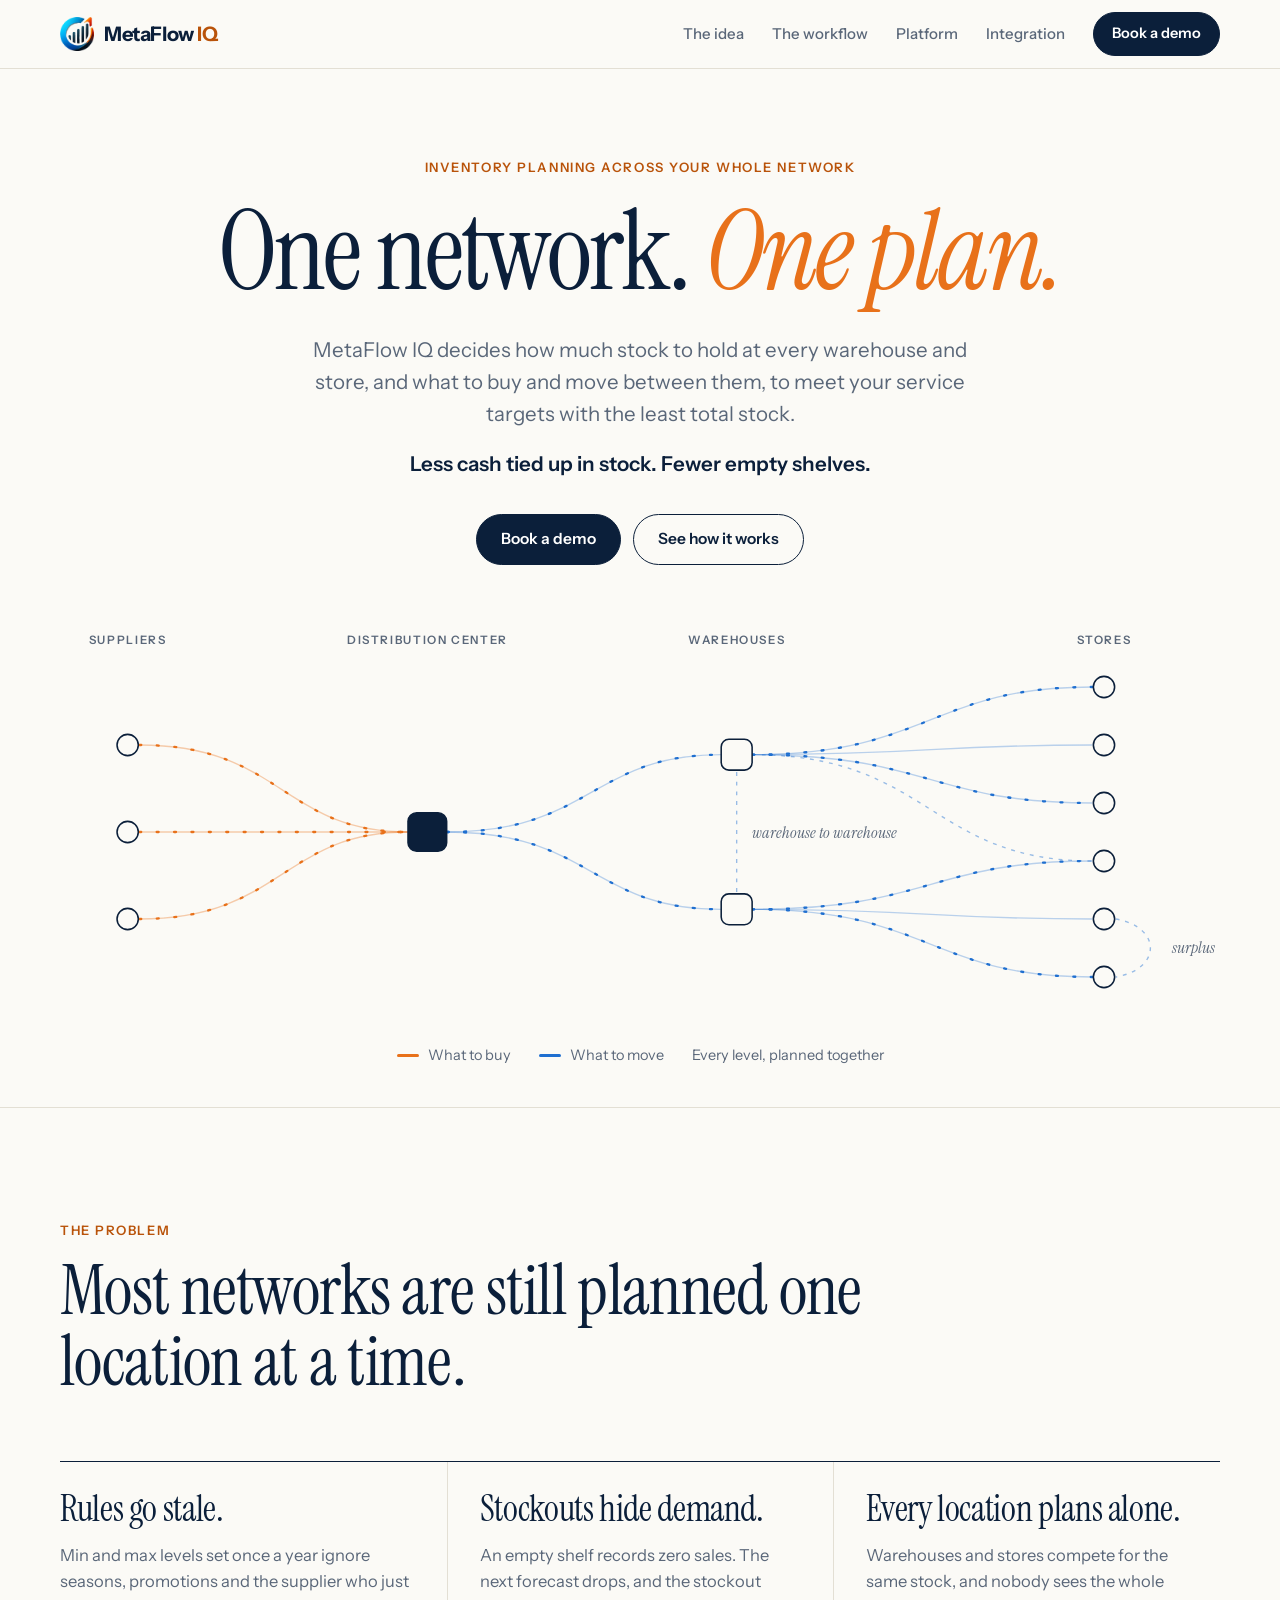
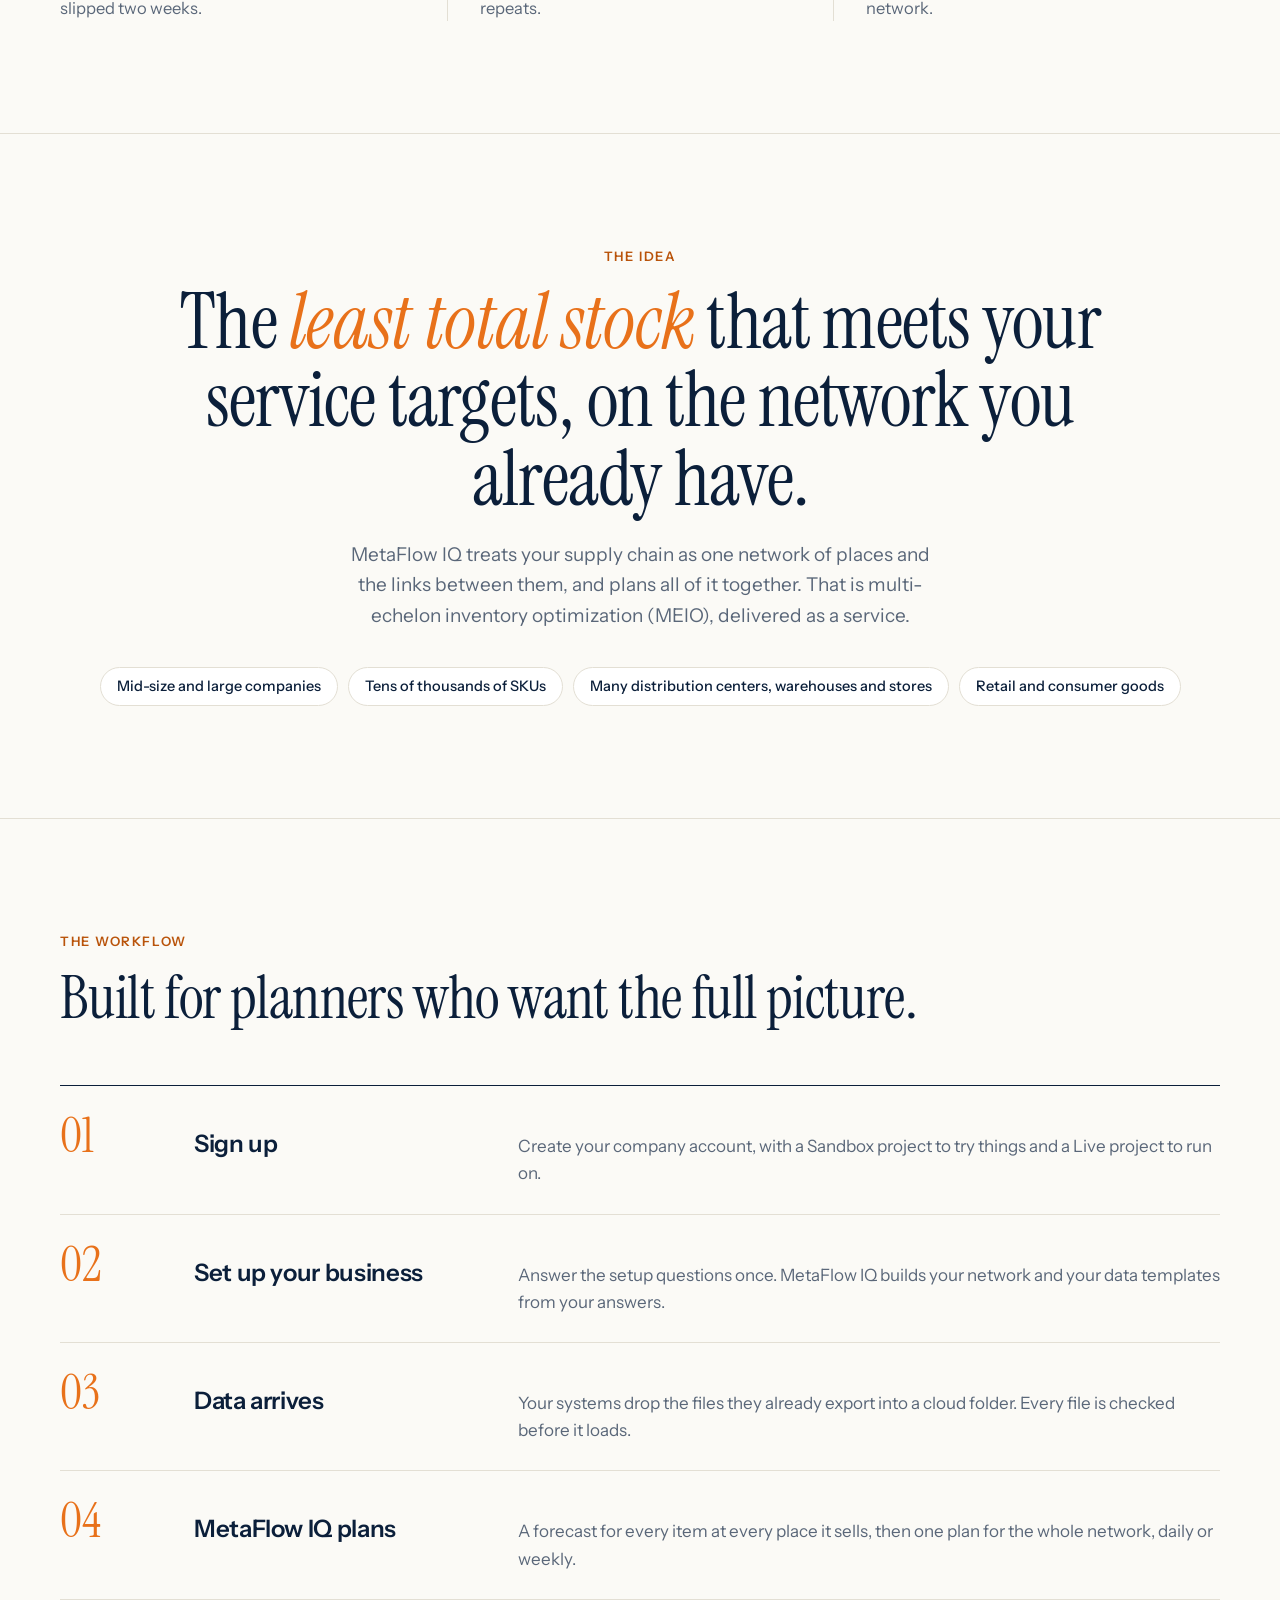
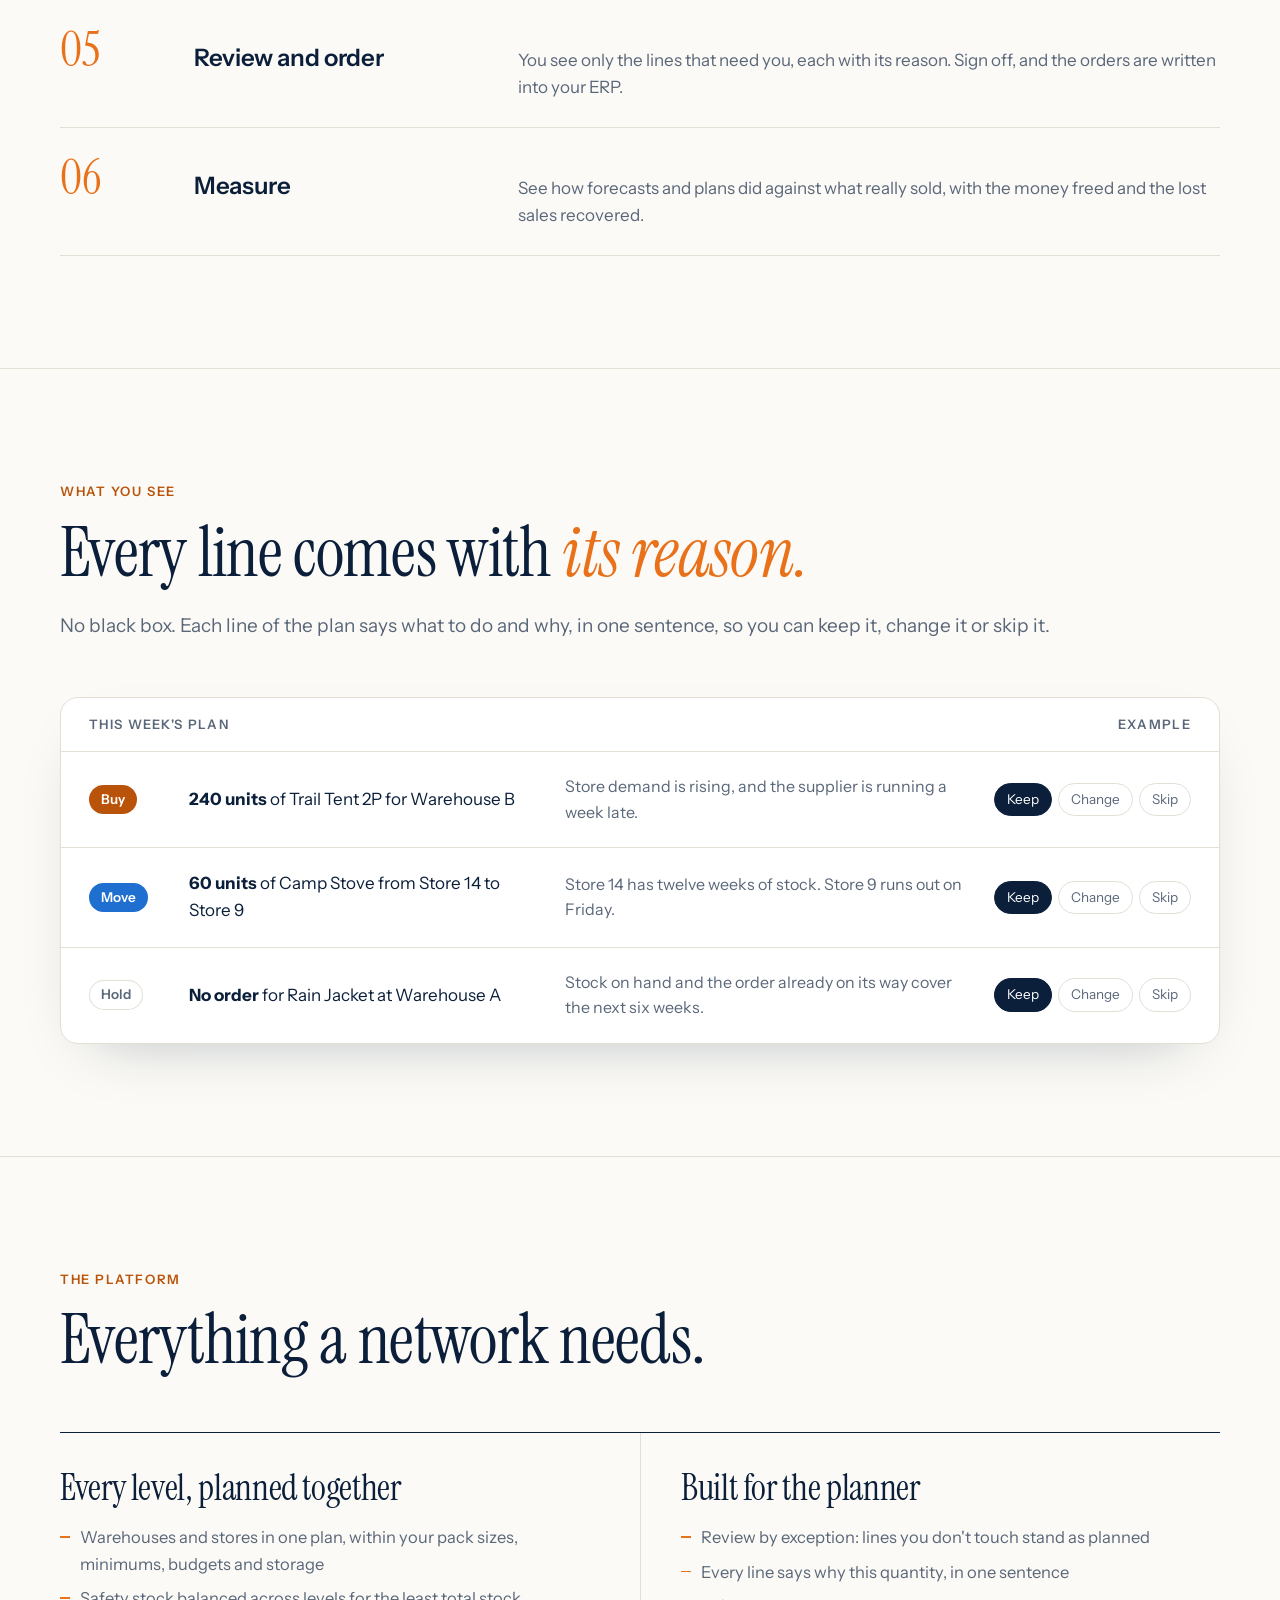
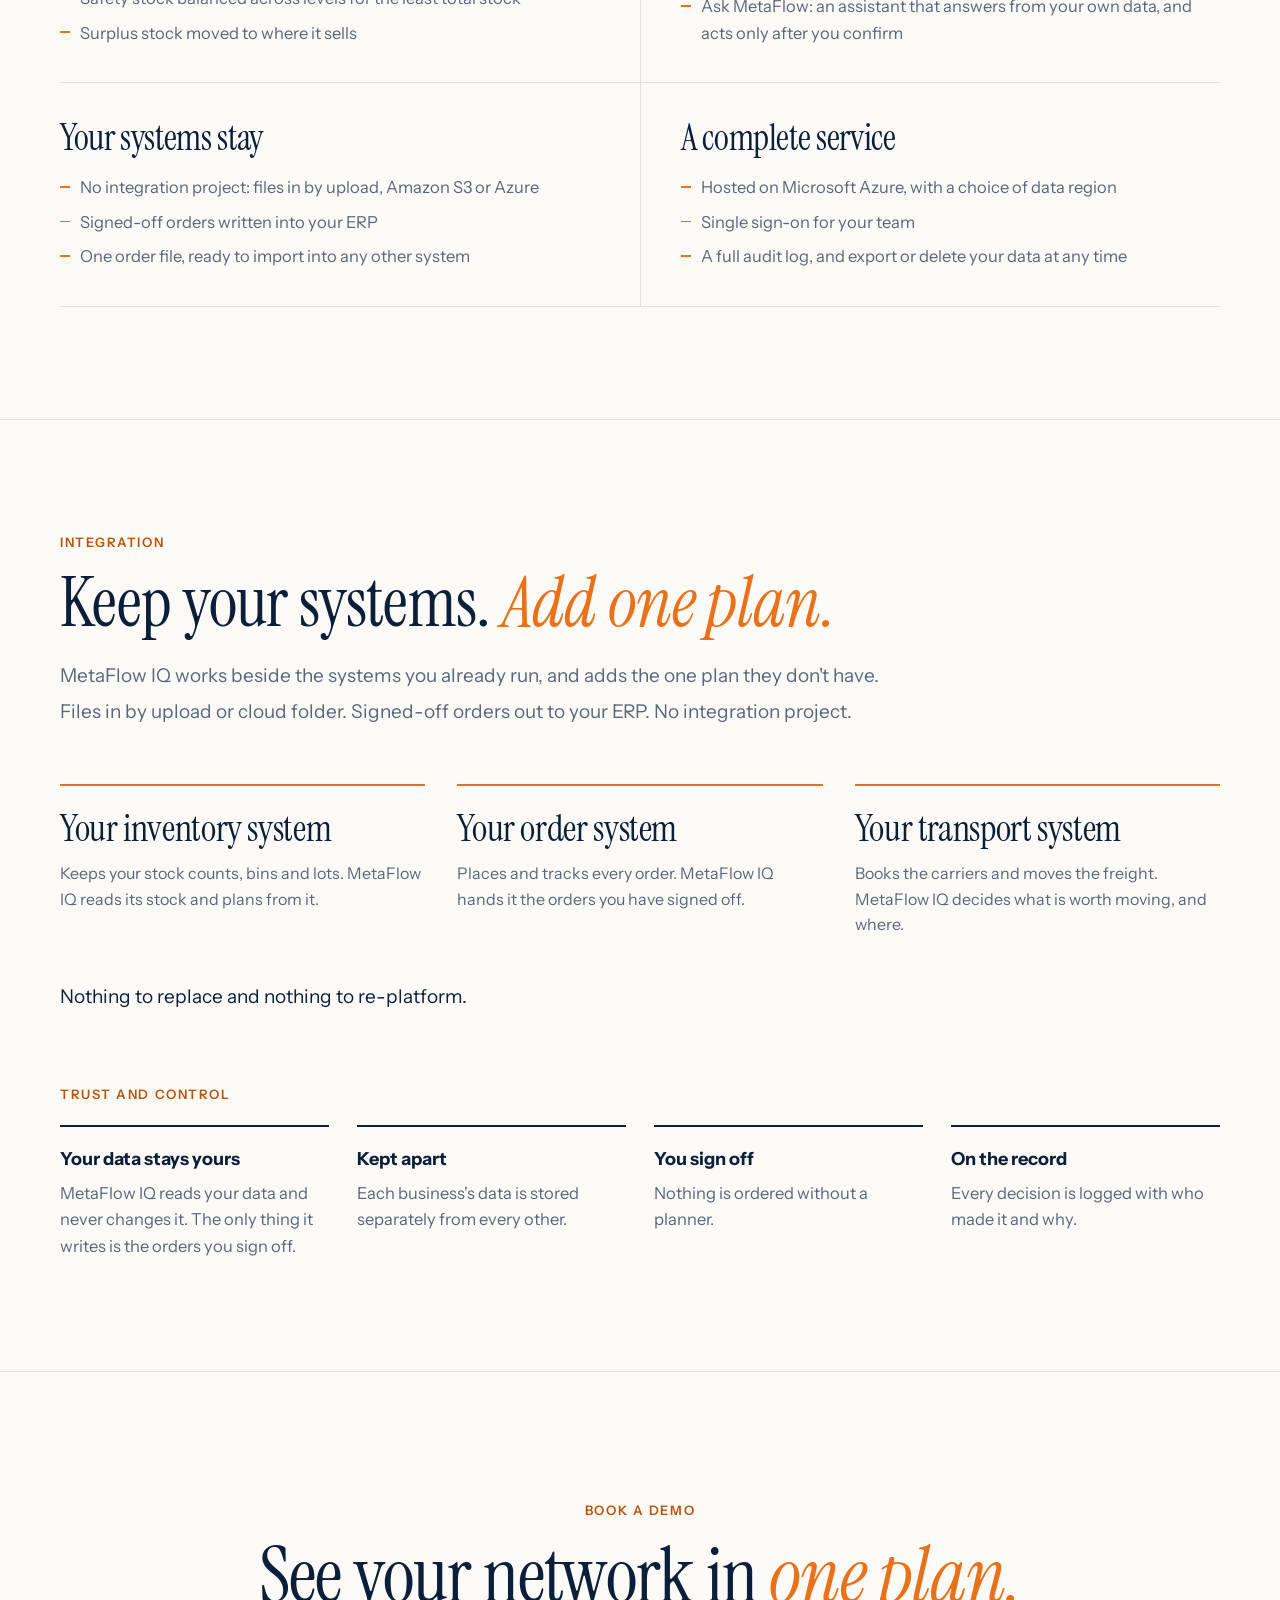
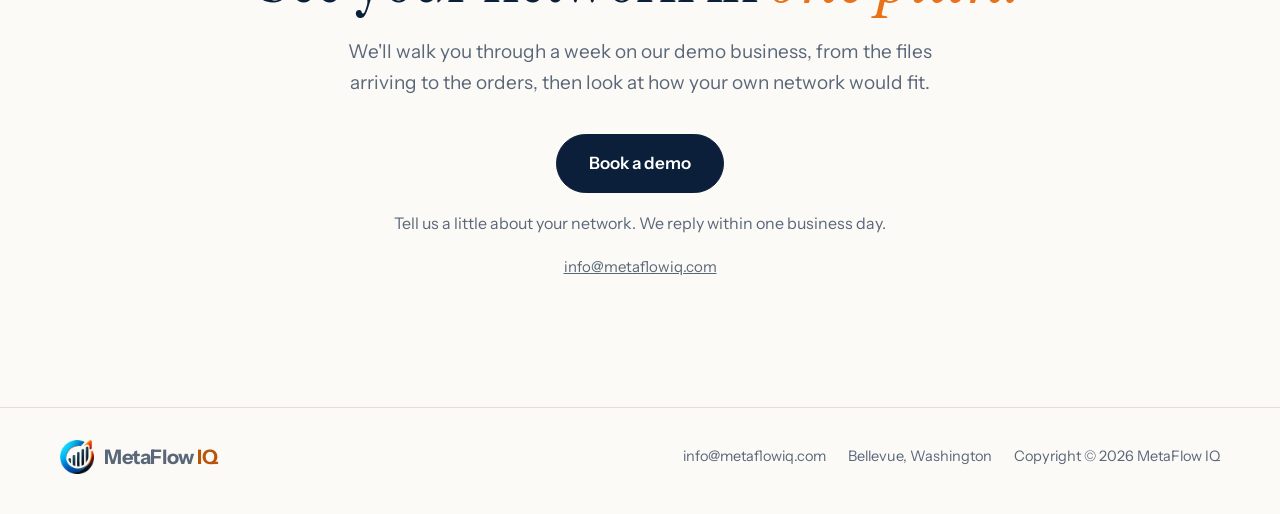
==== index.html @ 670344c5 "Add files via upload" ====
<!DOCTYPE html>
<html lang="en">
<head>
  <meta charset="UTF-8" />
  <meta name="viewport" content="width=device-width, initial-scale=1.0" />
  <title>MetaFlow IQ | One network. One plan.</title>
  <meta name="description" content="MetaFlow IQ plans stock across your whole network. It decides how much to hold at every warehouse and store, and what to buy and move between them, to meet your service targets with the least total stock." />
  <meta property="og:title" content="MetaFlow IQ | One network. One plan." />
  <meta property="og:description" content="Inventory planning across your whole network: the least total stock that meets your service targets, on the network you already have." />
  <meta property="og:type" content="website" />
  <meta property="og:url" content="https://metaflowiq.com/" />
  <meta property="og:image" content="https://metaflowiq.com/og.png" />
  <meta property="og:image:width" content="1200" />
  <meta property="og:image:height" content="630" />
  <meta name="twitter:card" content="summary_large_image" />
  <meta name="twitter:image" content="https://metaflowiq.com/og.png" />
  <link rel="icon" href="[data-uri]" />
  <link rel="preconnect" href="https://fonts.googleapis.com" />
  <link rel="preconnect" href="https://fonts.gstatic.com" crossorigin />
  <link href="https://fonts.googleapis.com/css2?family=Instrument+Sans:wght@400;500;600;700&family=Instrument+Serif:ital@0;1&display=swap" rel="stylesheet" />

  <style>
    :root {
      --paper: #fbfaf6;
      --ink: #0b1f3a;
      --muted: #5a6779;
      --line: #e3dfd4;
      --orange: #e8711a;
      --orange-ink: #b9530a;
      --blue: #1f6fd0;
      --white: #ffffff;
      --max: 1160px;
      --sans: "Instrument Sans", -apple-system, BlinkMacSystemFont, "Segoe UI", Roboto, Helvetica, Arial, sans-serif;
      --serif: "Instrument Serif", "Iowan Old Style", "Palatino Linotype", Georgia, serif;
    }

    * { box-sizing: border-box; }
    html { scroll-behavior: smooth; }

    body {
      margin: 0;
      font-family: var(--sans);
      font-size: 17px;
      line-height: 1.6;
      color: var(--ink);
      background: var(--paper);
      -webkit-font-smoothing: antialiased;
    }

    h1, h2, h3, p, ol, ul { margin: 0; }
    a { color: inherit; }

    .wrap { width: min(var(--max), calc(100% - 48px)); margin: 0 auto; }
    section[id] { scroll-margin-top: 80px; }

    :focus-visible { outline: 3px solid var(--orange); outline-offset: 3px; border-radius: 6px; }

    .serif { font-family: var(--serif); font-weight: 400; letter-spacing: -0.01em; }

    .label {
      font-size: 13px;
      font-weight: 600;
      letter-spacing: 0.12em;
      text-transform: uppercase;
      color: var(--orange-ink);
    }

    /* Header */
    .header {
      position: sticky;
      top: 0;
      z-index: 20;
      background: rgba(251, 250, 246, 0.92);
      backdrop-filter: blur(8px);
      border-bottom: 1px solid var(--line);
    }

    .header .wrap { display: flex; align-items: center; gap: 28px; min-height: 68px; }

    .brand { display: flex; align-items: center; gap: 10px; text-decoration: none; white-space: nowrap; }

    .logo {
      width: 34px;
      height: 34px;
      flex-shrink: 0;
      background: url("[data-uri]") center / contain no-repeat;
    }

    .brand strong { font-size: 20px; font-weight: 700; letter-spacing: -0.02em; }
    .brand strong span { color: var(--orange-ink); }

    .nav { display: flex; gap: 28px; margin-left: auto; font-size: 15px; font-weight: 500; color: var(--muted); }
    .nav a { text-decoration: none; }
    .nav a:hover { color: var(--ink); }

    .btn {
      display: inline-flex;
      align-items: center;
      justify-content: center;
      font-family: inherit;
      font-size: 15.5px;
      font-weight: 600;
      text-decoration: none;
      white-space: nowrap;
      border-radius: 999px;
      padding: 12px 24px;
      border: 1.5px solid var(--ink);
      background: var(--ink);
      color: var(--white);
      transition: background-color 0.15s, border-color 0.15s, color 0.15s;
    }

    .btn:hover { background: var(--orange-ink); border-color: var(--orange-ink); }
    .btn.ghost { background: transparent; color: var(--ink); }
    .btn.ghost:hover { background: var(--ink); border-color: var(--ink); color: var(--white); }
    .btn.small { padding: 9px 18px; font-size: 14.5px; }

    /* Hero */
    .hero { padding: 88px 0 40px; text-align: center; }

    .hero h1 {
      margin-top: 22px;
      font-size: clamp(48px, 8.6vw, 112px);
      line-height: 0.95;
      letter-spacing: -0.025em;
    }

    .hero h1 em { color: var(--orange); }
    .hero h1 br.ph { display: none; }
    @media (min-width: 641px) { .hero h1 { white-space: nowrap; } }
    @media (max-width: 640px) { .hero h1 br.ph { display: inline; } }

    .hero .lead {
      max-width: 660px;
      margin: 30px auto 0;
      font-size: clamp(18px, 1.6vw, 21px);
      line-height: 1.55;
      color: var(--muted);
    }

    .hero .payoff { margin-top: 18px; font-size: clamp(18px, 1.6vw, 21px); font-weight: 600; color: var(--ink); }

    .hero-actions { display: flex; flex-wrap: wrap; justify-content: center; gap: 12px; margin-top: 34px; }

    /* Network drawing */
    .net { margin: 64px 0 0; }
    .net svg { display: block; width: 100%; height: auto; }

    .net .col { font-family: var(--sans); font-size: 12px; font-weight: 600; letter-spacing: 0.14em; fill: var(--muted); }
    .net .note { font-family: var(--serif); font-style: italic; font-size: 17px; fill: var(--muted); }

    .net .edge { fill: none; stroke-width: 1.4; }
    .net .buy { stroke: rgba(232, 113, 26, 0.35); }
    .net .move { stroke: rgba(31, 111, 208, 0.3); }
    .net .alt { stroke: rgba(31, 111, 208, 0.45); stroke-dasharray: 4 6; }

    .net .flow { fill: none; stroke-width: 2.4; stroke-linecap: round; stroke-dasharray: 2 16; animation: flow 2.2s linear infinite; }
    .net .flow.buy { stroke: var(--orange); }
    .net .flow.move { stroke: var(--blue); }
    .net .flow.slow { animation-duration: 3.2s; }

    .net .node { fill: var(--paper); stroke: var(--ink); stroke-width: 1.6; }
    .net .node.core { fill: var(--ink); }

    @keyframes flow { to { stroke-dashoffset: -36; } }

    .net figcaption {
      display: flex;
      flex-wrap: wrap;
      justify-content: center;
      gap: 8px 28px;
      margin-top: 18px;
      font-size: 14.5px;
      color: var(--muted);
    }

    .key { display: inline-flex; align-items: center; gap: 9px; }
    .key i { display: inline-block; width: 22px; height: 3px; border-radius: 2px; }
    .key .k-buy { background: var(--orange); }
    .key .k-move { background: var(--blue); }

    /* Sections */
    .band { padding: 112px 0; border-top: 1px solid var(--line); }

    .band h2 {
      margin-top: 16px;
      font-size: clamp(40px, 5.4vw, 72px);
      line-height: 1.02;
      max-width: 900px;
    }

    .band h2 em { color: var(--orange); }
    @media (min-width: 901px) { #week-title { max-width: none; white-space: nowrap; font-size: clamp(40px, 4.7vw, 60px); } }

    .band .intro { margin-top: 22px; max-width: none; font-size: 19px; color: var(--muted); text-wrap: balance; }

    /* Problem */
    .beats { display: grid; grid-template-columns: repeat(3, 1fr); margin-top: 64px; border-top: 1px solid var(--ink); }

    .beat { padding: 28px 32px 0 0; }
    .beat + .beat { padding-left: 32px; border-left: 1px solid var(--line); }
    .beat h3 { font-size: clamp(28px, 2.8vw, 38px); line-height: 1.1; }
    .beat p { margin-top: 12px; color: var(--muted); font-size: 16.5px; }

    /* Vision */
    .vision { text-align: center; }
    .vision h2 { margin-left: auto; margin-right: auto; max-width: 1000px; font-size: clamp(40px, 6vw, 84px); }
    .vision .intro { margin-left: auto; margin-right: auto; max-width: 700px; }

    .facts {
      display: flex;
      flex-wrap: wrap;
      justify-content: center;
      gap: 10px;
      margin-top: 36px;
      padding: 0;
      list-style: none;
    }

    .facts li {
      font-size: 14.5px;
      font-weight: 500;
      padding: 7px 16px;
      border: 1px solid var(--line);
      border-radius: 999px;
      background: var(--white);
    }

    /* Week */
    .week { list-style: none; padding: 0; margin-top: 56px; border-top: 1px solid var(--ink); }

    .week li {
      display: grid;
      grid-template-columns: 110px 300px 1fr;
      gap: 24px;
      align-items: baseline;
      padding: 26px 0;
      border-bottom: 1px solid var(--line);
    }

    .week .num { font-family: var(--serif); font-size: 48px; line-height: 1; color: var(--orange); }
    .week h3 { font-size: 24px; font-weight: 600; letter-spacing: -0.015em; line-height: 1.2; }
    .week p { color: var(--muted); font-size: 17px; }

    /* Pillars */
    .pillars { display: grid; grid-template-columns: 1fr 1fr; margin-top: 56px; border-top: 1px solid var(--ink); }

    .pillar { padding: 36px 40px 36px 0; border-bottom: 1px solid var(--line); }
    .pillar:nth-child(even) { padding-left: 40px; padding-right: 0; border-left: 1px solid var(--line); }
    .pillar h3 { font-size: clamp(28px, 2.8vw, 36px); line-height: 1.1; }
    .pillar ul { margin-top: 16px; padding: 0; list-style: none; color: var(--muted); font-size: 16.5px; }
    .pillar li { padding-left: 20px; position: relative; }
    .pillar li + li { margin-top: 8px; }
    .pillar li::before { content: ""; position: absolute; left: 0; top: 0.72em; width: 10px; height: 1.5px; background: var(--orange); }

    /* Plan lines */
    .plan { margin-top: 56px; background: var(--white); border: 1px solid var(--line); border-radius: 18px; box-shadow: 0 24px 60px -36px rgba(11, 31, 58, 0.35); overflow: hidden; }
    .plan-head { display: flex; justify-content: space-between; padding: 16px 28px; border-bottom: 1px solid var(--line); font-size: 13px; font-weight: 600; letter-spacing: 0.1em; text-transform: uppercase; color: var(--muted); }
    .line { display: grid; grid-template-columns: 76px minmax(0, 1fr) minmax(0, 1.15fr) auto; gap: 8px 24px; align-items: center; padding: 22px 28px; }
    .line + .line { border-top: 1px solid var(--line); }
    .tag { justify-self: start; padding: 4px 12px; border-radius: 999px; font-size: 13.5px; font-weight: 600; color: var(--white); }
    .tag.buy { background: var(--orange-ink); }
    .tag.move { background: var(--blue); }
    .tag.hold { background: transparent; color: var(--muted); box-shadow: inset 0 0 0 1px var(--line); }
    .what { font-size: 17px; }
    .why { color: var(--muted); font-size: 16px; }
    .acts { display: flex; gap: 6px; font-size: 13.5px; color: var(--muted); }
    .acts span { padding: 5px 12px; border: 1px solid var(--line); border-radius: 999px; }
    .acts .on { background: var(--ink); border-color: var(--ink); color: var(--white); }

    /* Works with your systems */
    .nots { display: grid; grid-template-columns: repeat(3, 1fr); gap: 32px; margin-top: 56px; }

    .not { padding-top: 22px; border-top: 2px solid var(--orange); }
    .not h3 { font-size: clamp(28px, 2.9vw, 38px); line-height: 1.12; }

    .not p { margin-top: 12px; color: var(--muted); font-size: 16px; }
    .stay { margin-top: 44px; font-size: 19px; max-width: 640px; }

    br.wide { display: none; }
    @media (min-width: 901px) { br.wide { display: inline; } }
    .how { margin-top: 6px; font-size: 19px; color: var(--muted); text-wrap: balance; }

    /* Trust */
    .trust-label { margin-top: 72px; }
    .trust-label + .trust { margin-top: 20px; }
    .trust { list-style: none; padding: 0; display: grid; grid-template-columns: repeat(4, 1fr); gap: 28px; margin-top: 56px; }
    .trust li { padding-top: 18px; border-top: 2px solid var(--ink); font-size: 16.5px; color: var(--muted); }
    .trust strong { display: block; margin-bottom: 6px; font-size: 18px; color: var(--ink); }

    /* Closing */
    .closing { text-align: center; padding: 128px 0; }
    .closing h2 { margin-left: auto; margin-right: auto; font-size: clamp(48px, 7.4vw, 104px); }
    @media (min-width: 641px) { .closing h2 { max-width: none; white-space: nowrap; font-size: clamp(40px, 6vw, 84px); } }
    .closing .intro { margin-left: auto; margin-right: auto; max-width: 700px; }
    .closing .reply { margin-top: 18px; color: var(--muted); font-size: 16px; }
    .closing .btn { margin-top: 36px; padding: 15px 32px; font-size: 17px; }
    .closing .mail { display: block; margin-top: 18px; font-size: 15px; color: var(--muted); }

    /* Footer */
    .footer { border-top: 1px solid var(--line); padding: 32px 0 40px; font-size: 14.5px; color: var(--muted); }
    .footer .wrap { display: flex; flex-wrap: wrap; align-items: center; justify-content: space-between; gap: 14px 28px; }
    .footer a { text-decoration: none; }
    .footer a:hover { color: var(--ink); }
    .footer .meta { display: flex; flex-wrap: wrap; gap: 6px 22px; }

    /* Responsive */
    @media (max-width: 900px) {
      .nav { display: none; }
      .header .btn { margin-left: auto; }
      .band { padding: 80px 0; }
      .beats, .nots { grid-template-columns: 1fr; }
      .beat, .beat + .beat { padding: 24px 0; border-left: 0; }
      .beat + .beat { border-top: 1px solid var(--line); }
      .nots { gap: 28px; }
      .week li { grid-template-columns: 64px 1fr; gap: 6px 16px; }
      .week .num { font-size: 38px; grid-row: span 2; }
      .week p { grid-column: 2; }
      .pillars { grid-template-columns: 1fr; }
      .line { grid-template-columns: 1fr; padding: 20px; }
      .plan-head { padding: 14px 20px; }
      .acts { margin-top: 4px; }
      .pillar, .pillar:nth-child(even) { padding: 30px 0; border-left: 0; }
      .trust { grid-template-columns: 1fr 1fr; }
    }

    @media (max-width: 640px) {
      .wrap { width: calc(100% - 32px); }
      body { font-size: 16px; }
      .hero { padding: 56px 0 24px; }
      .hero-actions .btn { flex: 1 1 100%; }
      .net { margin-top: 44px; }
      .net text { display: none; }
      .trust { grid-template-columns: 1fr; }
      .closing { padding: 88px 0; }
    }

    @media (max-width: 360px) {
      .brand strong { font-size: 17px; }
      .logo { width: 28px; height: 28px; }
      .btn.small { padding: 8px 13px; font-size: 14px; }
    }

    @media (prefers-reduced-motion: reduce) {
      html { scroll-behavior: auto; }
      .net .flow { animation: none; }
      .btn { transition: none; }
    }
  </style>
</head>

<body>
  <header class="header">
    <div class="wrap">
      <a class="brand" href="#top" aria-label="MetaFlow IQ home">
        <span class="logo" aria-hidden="true"></span>
        <strong>MetaFlow <span>IQ</span></strong>
      </a>
      <nav class="nav" aria-label="Main">
        <a href="#idea">The idea</a>
        <a href="#week">The workflow</a>
        <a href="#platform">Platform</a>
        <a href="#scope">Integration</a>
      </nav>
      <a class="btn small" href="#demo">Book a demo</a>
    </div>
  </header>

  <main id="top">
    <section class="hero" aria-labelledby="hero-title">
      <div class="wrap">
        <p class="label">Inventory planning across your whole network</p>
        <h1 class="serif" id="hero-title">One network.<br class="ph" /> <em>One plan.</em></h1>
        <p class="lead">
          MetaFlow IQ decides how much stock to hold at every warehouse and store, and what to buy and move
          between them, to meet your service targets with the least total stock.
        </p>
        <p class="payoff">Less cash tied up in stock. Fewer empty shelves.</p>
        <div class="hero-actions">
          <a class="btn" href="#demo">Book a demo</a>
          <a class="btn ghost" href="#week">See how it works</a>
        </div>

        <figure class="net">
          <svg viewBox="0 0 1200 410" role="img" aria-labelledby="net-title net-desc">
            <title id="net-title">Your supply chain as one network</title>
            <desc id="net-desc">Three suppliers feed a distribution center, which supplies two warehouses, which supply six stores. Purchases and moves flow along every link, including a link between the two warehouses, a store with two sources, and surplus stock moved between two stores. All of it is one plan.</desc>

            <text class="col" x="70" y="16" text-anchor="middle">SUPPLIERS</text>
            <text class="col" x="380" y="16" text-anchor="middle">DISTRIBUTION CENTER</text>
            <text class="col" x="700" y="16" text-anchor="middle">WAREHOUSES</text>
            <text class="col" x="1080" y="16" text-anchor="middle">STORES</text>

            <!-- Buy: suppliers to the distribution center -->
            <path class="edge buy" d="M82 120 C 230 120, 230 210, 360 210" />
            <path class="edge buy" d="M82 210 L 360 210" />
            <path class="edge buy" d="M82 300 C 230 300, 230 210, 360 210" />
            <path class="flow buy" d="M82 120 C 230 120, 230 210, 360 210" />
            <path class="flow buy slow" d="M82 210 L 360 210" />
            <path class="flow buy" d="M82 300 C 230 300, 230 210, 360 210" />

            <!-- Move: distribution center to warehouses -->
            <path class="edge move" d="M400 210 C 550 210, 550 130, 684 130" />
            <path class="edge move" d="M400 210 C 550 210, 550 290, 684 290" />
            <path class="flow move" d="M400 210 C 550 210, 550 130, 684 130" />
            <path class="flow move slow" d="M400 210 C 550 210, 550 290, 684 290" />

            <!-- Move: warehouses to stores -->
            <path class="edge move" d="M716 130 C 900 130, 900 60, 1068 60" />
            <path class="edge move" d="M716 130 C 900 130, 900 120, 1068 120" />
            <path class="edge move" d="M716 130 C 900 130, 900 180, 1068 180" />
            <path class="edge move" d="M716 290 C 900 290, 900 240, 1068 240" />
            <path class="edge move" d="M716 290 C 900 290, 900 300, 1068 300" />
            <path class="edge move" d="M716 290 C 900 290, 900 360, 1068 360" />
            <path class="flow move" d="M716 130 C 900 130, 900 60, 1068 60" />
            <path class="flow move slow" d="M716 130 C 900 130, 900 180, 1068 180" />
            <path class="flow move" d="M716 290 C 900 290, 900 240, 1068 240" />
            <path class="flow move slow" d="M716 290 C 900 290, 900 360, 1068 360" />

            <!-- A second source, warehouse to warehouse, and surplus between stores -->
            <path class="edge alt" d="M716 130 C 900 130, 900 240, 1068 240" />
            <path class="edge alt" d="M700 148 L 700 272" />
            <path class="edge alt" d="M1092 300 C 1140 308, 1140 352, 1092 360" />
            <text class="note" x="716" y="216">warehouse to warehouse</text>
            <text class="note" x="1150" y="335">surplus</text>

            <!-- Nodes -->
            <circle class="node" cx="70" cy="120" r="11" />
            <circle class="node" cx="70" cy="210" r="11" />
            <circle class="node" cx="70" cy="300" r="11" />
            <rect class="node core" x="360" y="190" width="40" height="40" rx="9" />
            <rect class="node" x="684" y="114" width="32" height="32" rx="8" />
            <rect class="node" x="684" y="274" width="32" height="32" rx="8" />
            <circle class="node" cx="1080" cy="60" r="11" />
            <circle class="node" cx="1080" cy="120" r="11" />
            <circle class="node" cx="1080" cy="180" r="11" />
            <circle class="node" cx="1080" cy="240" r="11" />
            <circle class="node" cx="1080" cy="300" r="11" />
            <circle class="node" cx="1080" cy="360" r="11" />
          </svg>
          <figcaption>
            <span class="key"><i class="k-buy"></i>What to buy</span>
            <span class="key"><i class="k-move"></i>What to move</span>
            <span>Every level, planned together</span>
          </figcaption>
        </figure>
      </div>
    </section>

    <section class="band" id="idea" aria-labelledby="idea-title">
      <div class="wrap">
        <p class="label">The problem</p>
        <h2 class="serif" id="idea-title">Most networks are still planned one location at a time.</h2>
        <div class="beats">
          <div class="beat">
            <h3 class="serif">Rules go stale.</h3>
            <p>Min and max levels set once a year ignore seasons, promotions and the supplier who just slipped two weeks.</p>
          </div>
          <div class="beat">
            <h3 class="serif">Stockouts hide demand.</h3>
            <p>An empty shelf records zero sales. The next forecast drops, and the stockout repeats.</p>
          </div>
          <div class="beat">
            <h3 class="serif">Every location plans alone.</h3>
            <p>Warehouses and stores compete for the same stock, and nobody sees the whole network.</p>
          </div>
        </div>
      </div>
    </section>

    <section class="band vision" aria-labelledby="vision-title">
      <div class="wrap">
        <p class="label">The idea</p>
        <h2 class="serif" id="vision-title">The <em>least total stock</em> that meets your service targets, on the network you already have.</h2>
        <p class="intro">
          MetaFlow IQ treats your supply chain as one network of places and the links between them, and plans
          all of it together. That is multi-echelon inventory optimization (MEIO), delivered as a service.
        </p>
        <ul class="facts">
          <li>Mid-size and large companies</li>
          <li>Tens of thousands of SKUs</li>
          <li>Many distribution centers, warehouses and stores</li>
          <li>Retail and consumer goods</li>
        </ul>
      </div>
    </section>

    <section class="band" id="week" aria-labelledby="week-title">
      <div class="wrap">
        <p class="label">The workflow</p>
        <h2 class="serif" id="week-title">Built for planners who want the full picture.</h2>
        <ol class="week">
          <li>
            <span class="num" aria-hidden="true">01</span>
            <h3>Sign up</h3>
            <p>Create your company account, with a Sandbox project to try things and a Live project to run on.</p>
          </li>
          <li>
            <span class="num" aria-hidden="true">02</span>
            <h3>Set up your business</h3>
            <p>Answer the setup questions once. MetaFlow IQ builds your network and your data templates from your answers.</p>
          </li>
          <li>
            <span class="num" aria-hidden="true">03</span>
            <h3>Data arrives</h3>
            <p>Your systems drop the files they already export into a cloud folder. Every file is checked before it loads.</p>
          </li>
          <li>
            <span class="num" aria-hidden="true">04</span>
            <h3>MetaFlow IQ plans</h3>
            <p>A forecast for every item at every place it sells, then one plan for the whole network, daily or weekly.</p>
          </li>
          <li>
            <span class="num" aria-hidden="true">05</span>
            <h3>Review and order</h3>
            <p>You see only the lines that need you, each with its reason. Sign off, and the orders are written into your ERP.</p>
          </li>
          <li>
            <span class="num" aria-hidden="true">06</span>
            <h3>Measure</h3>
            <p>See how forecasts and plans did against what really sold, with the money freed and the lost sales recovered.</p>
          </li>
        </ol>
      </div>
    </section>

    <section class="band" id="lines" aria-labelledby="lines-title">
      <div class="wrap">
        <p class="label">What you see</p>
        <h2 class="serif" id="lines-title">Every line comes with <em>its reason.</em></h2>
        <p class="intro">No black box. Each line of the plan says what to do and why, in one sentence, so you can keep it, change it or skip it.</p>
        <div class="plan" role="group" aria-label="Example lines from a plan">
          <p class="plan-head"><span>This week's plan</span><span>Example</span></p>
          <div class="line">
            <span class="tag buy">Buy</span>
            <div class="what"><strong>240 units</strong> of Trail Tent 2P for Warehouse B</div>
            <p class="why">Store demand is rising, and the supplier is running a week late.</p>
            <div class="acts" aria-hidden="true"><span class="on">Keep</span><span>Change</span><span>Skip</span></div>
          </div>
          <div class="line">
            <span class="tag move">Move</span>
            <div class="what"><strong>60 units</strong> of Camp Stove from Store 14 to Store 9</div>
            <p class="why">Store 14 has twelve weeks of stock. Store 9 runs out on Friday.</p>
            <div class="acts" aria-hidden="true"><span class="on">Keep</span><span>Change</span><span>Skip</span></div>
          </div>
          <div class="line">
            <span class="tag hold">Hold</span>
            <div class="what"><strong>No order</strong> for Rain Jacket at Warehouse A</div>
            <p class="why">Stock on hand and the order already on its way cover the next six weeks.</p>
            <div class="acts" aria-hidden="true"><span class="on">Keep</span><span>Change</span><span>Skip</span></div>
          </div>
        </div>
      </div>
    </section>

    <section class="band" id="platform" aria-labelledby="platform-title">
      <div class="wrap">
        <p class="label">The platform</p>
        <h2 class="serif" id="platform-title">Everything a network needs.</h2>
        <div class="pillars">
          <div class="pillar">
            <h3 class="serif">Every level, planned together</h3>
            <ul>
              <li>Warehouses and stores in one plan, within your pack sizes, minimums, budgets and storage</li>
              <li>Safety stock balanced across levels for the least total stock</li>
              <li>Surplus stock moved to where it sells</li>
            </ul>
          </div>
          <div class="pillar">
            <h3 class="serif">Built for the planner</h3>
            <ul>
              <li>Review by exception: lines you don't touch stand as planned</li>
              <li>Every line says why this quantity, in one sentence</li>
              <li>Ask MetaFlow: an assistant that answers from your own data, and acts only after you confirm</li>
            </ul>
          </div>
          <div class="pillar">
            <h3 class="serif">Your systems stay</h3>
            <ul>
              <li>No integration project: files in by upload, Amazon S3 or Azure</li>
              <li>Signed-off orders written into your ERP</li>
              <li>One order file, ready to import into any other system</li>
            </ul>
          </div>
          <div class="pillar">
            <h3 class="serif">A complete service</h3>
            <ul>
              <li>Hosted on Microsoft Azure, with a choice of data region</li>
              <li>Single sign-on for your team</li>
              <li>A full audit log, and export or delete your data at any time</li>
            </ul>
          </div>
        </div>
      </div>
    </section>

    <section class="band" id="scope" aria-labelledby="scope-title">
      <div class="wrap">
        <p class="label">Integration</p>
        <h2 class="serif" id="scope-title">Keep your systems. <em>Add one plan.</em></h2>
        <p class="intro">MetaFlow IQ works beside the systems you already run, and adds the one plan they don't have.</p>
        <p class="how">Files in by upload or cloud folder. Signed-off orders out to your ERP. No integration project.</p>
        <div class="nots">
          <div class="not">
            <h3 class="serif">Your inventory system</h3>
            <p>Keeps your stock counts, bins and lots. MetaFlow IQ reads its stock and plans from it.</p>
          </div>
          <div class="not">
            <h3 class="serif">Your order system</h3>
            <p>Places and tracks every order. MetaFlow IQ hands it the orders you have signed off.</p>
          </div>
          <div class="not">
            <h3 class="serif">Your transport system</h3>
            <p>Books the carriers and moves the freight. MetaFlow IQ decides what is worth moving, and where.</p>
          </div>
        </div>
        <p class="stay">Nothing to replace and nothing to re-platform.</p>

        <p class="label trust-label">Trust and control</p>
        <ul class="trust">
          <li><strong>Your data stays yours</strong>MetaFlow IQ reads your data and never changes it. The only thing it writes is the orders you sign off.</li>
          <li><strong>Kept apart</strong>Each business's data is stored separately from every other.</li>
          <li><strong>You sign off</strong>Nothing is ordered without a planner.</li>
          <li><strong>On the record</strong>Every decision is logged with who made it and why.</li>
        </ul>
      </div>
    </section>

    <section class="band closing" id="demo" aria-labelledby="demo-title">
      <div class="wrap">
        <p class="label">Book a demo</p>
        <h2 class="serif" id="demo-title">See your network in <em>one plan.</em></h2>
        <p class="intro">We'll walk you through a week on our demo business, from the files arriving to the orders, then look at how your own network would fit.</p>
        <a class="btn" href="mailto:info@metaflowiq.com?subject=MetaFlow%20IQ%20demo&amp;body=Hello%2C%0A%0AI%20would%20like%20to%20see%20a%20demo%20of%20MetaFlow%20IQ.%0A%0ACompany%3A%0ANumber%20of%20warehouses%20and%20stores%3A%0AGood%20days%20and%20times%3A%0A%0AThank%20you">Book a demo</a>
        <p class="reply">Tell us a little about your network. We reply within one business day.</p>
        <a class="mail" href="mailto:info@metaflowiq.com">info@metaflowiq.com</a>
      </div>
    </section>
  </main>

  <footer class="footer">
    <div class="wrap">
      <a class="brand" href="#top" aria-label="MetaFlow IQ home">
        <span class="logo" aria-hidden="true"></span>
        <strong>MetaFlow <span>IQ</span></strong>
      </a>
      <div class="meta">
        <a href="mailto:info@metaflowiq.com">info@metaflowiq.com</a>
        <span>Bellevue, Washington</span>
        <span>Copyright &copy; 2026 MetaFlow IQ</span>
      </div>
    </div>
  </footer>
</body>
</html>
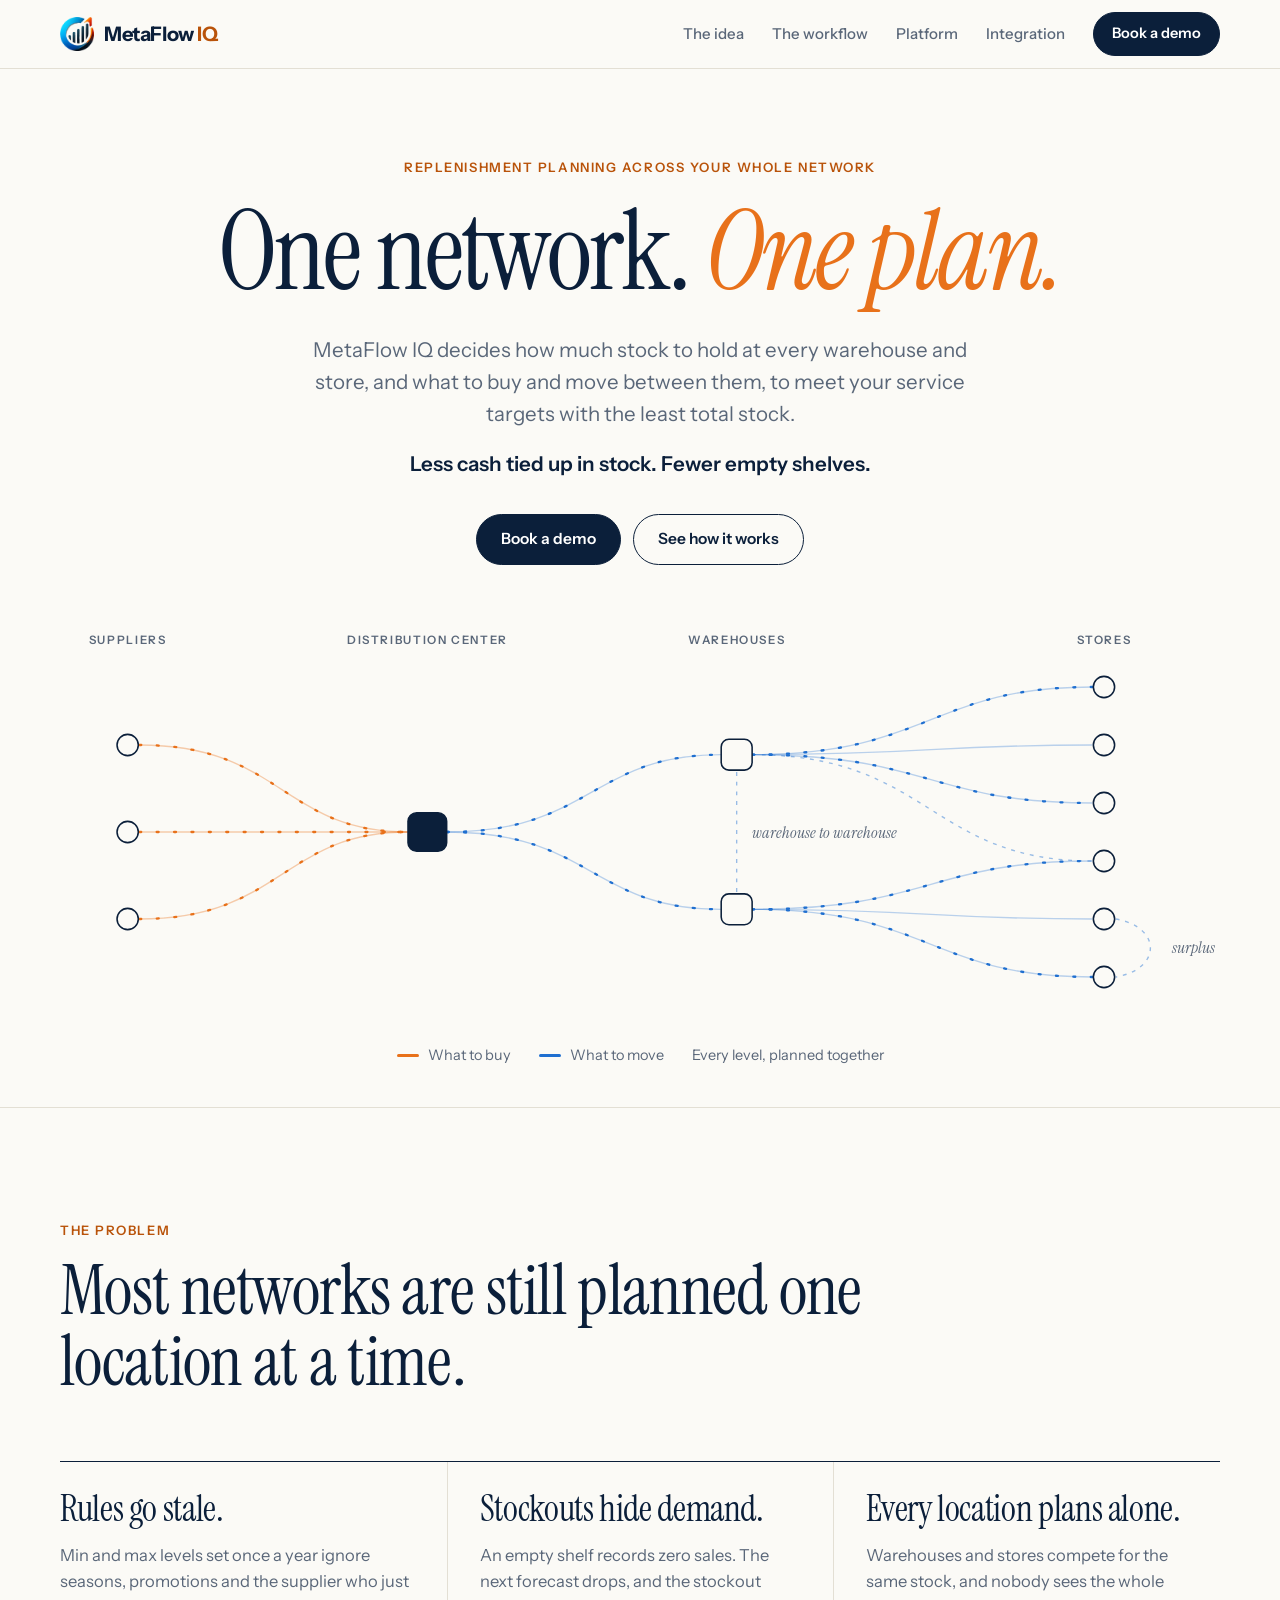
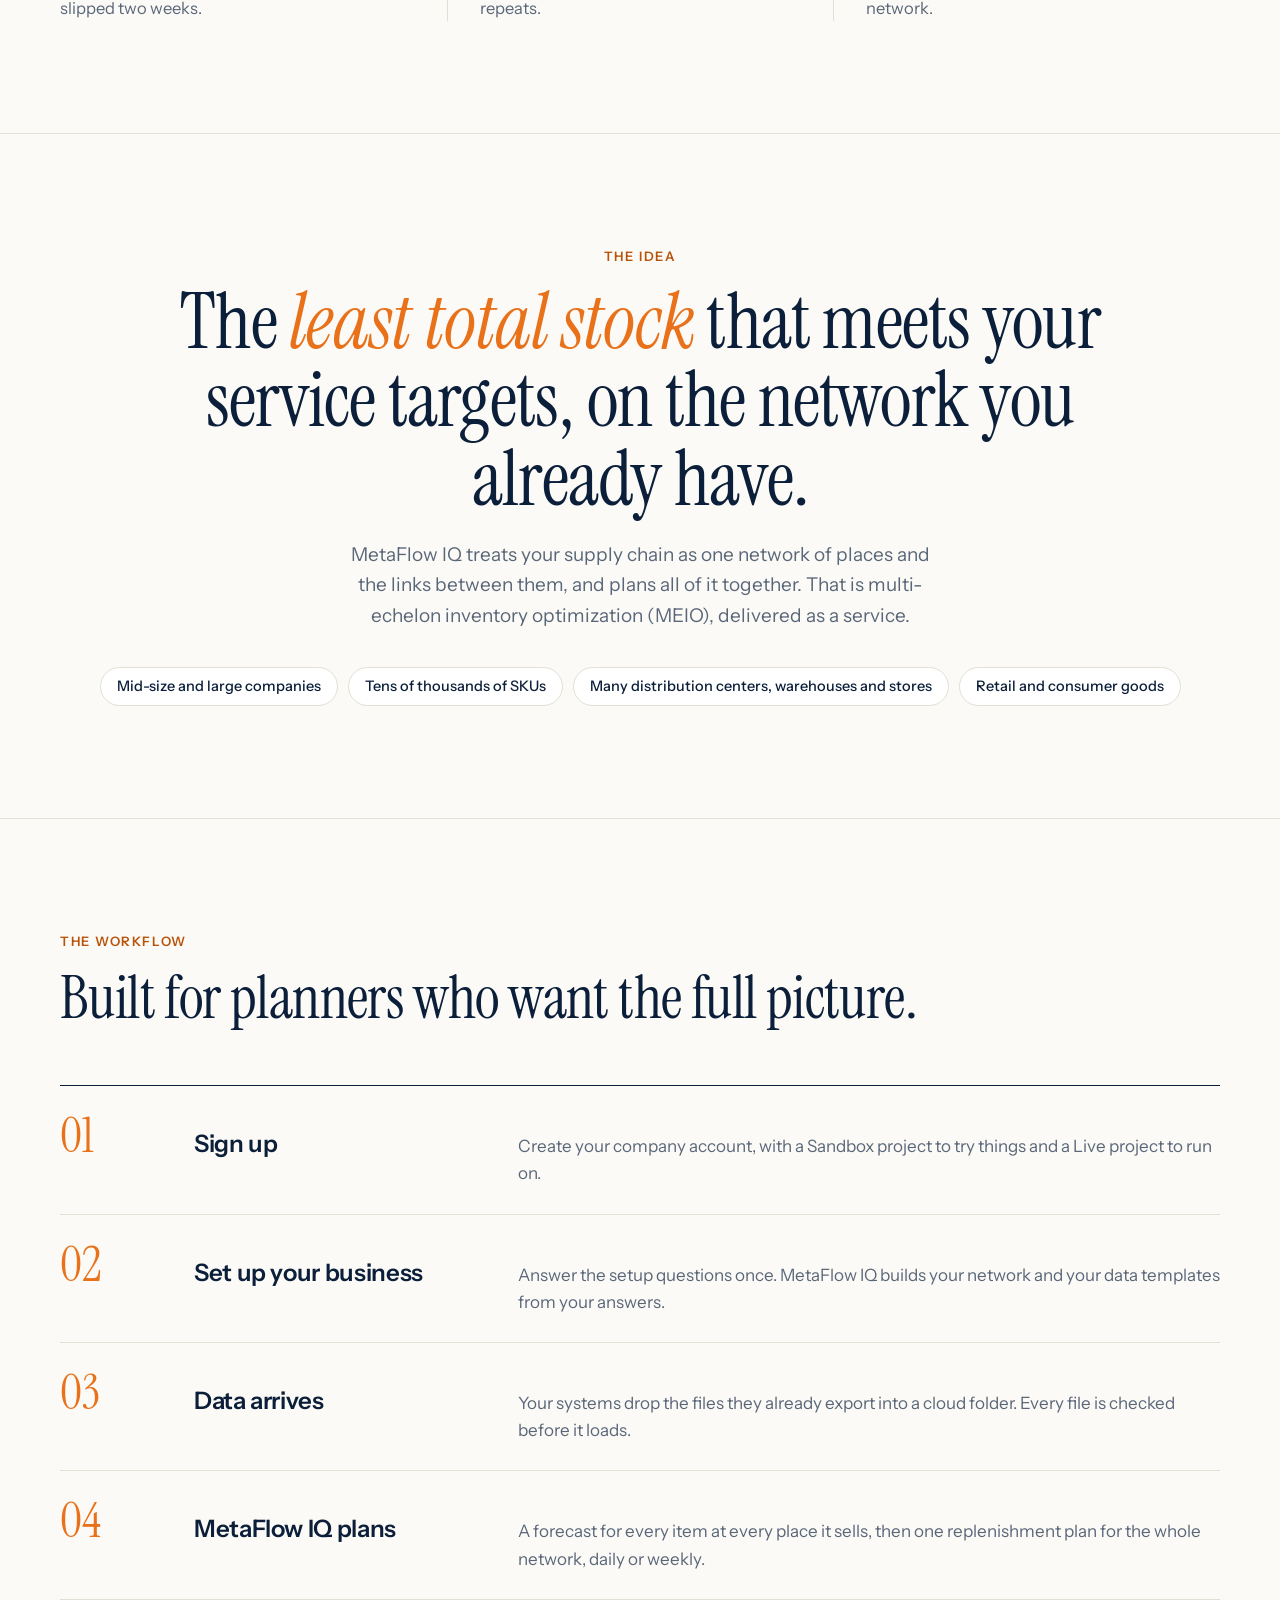
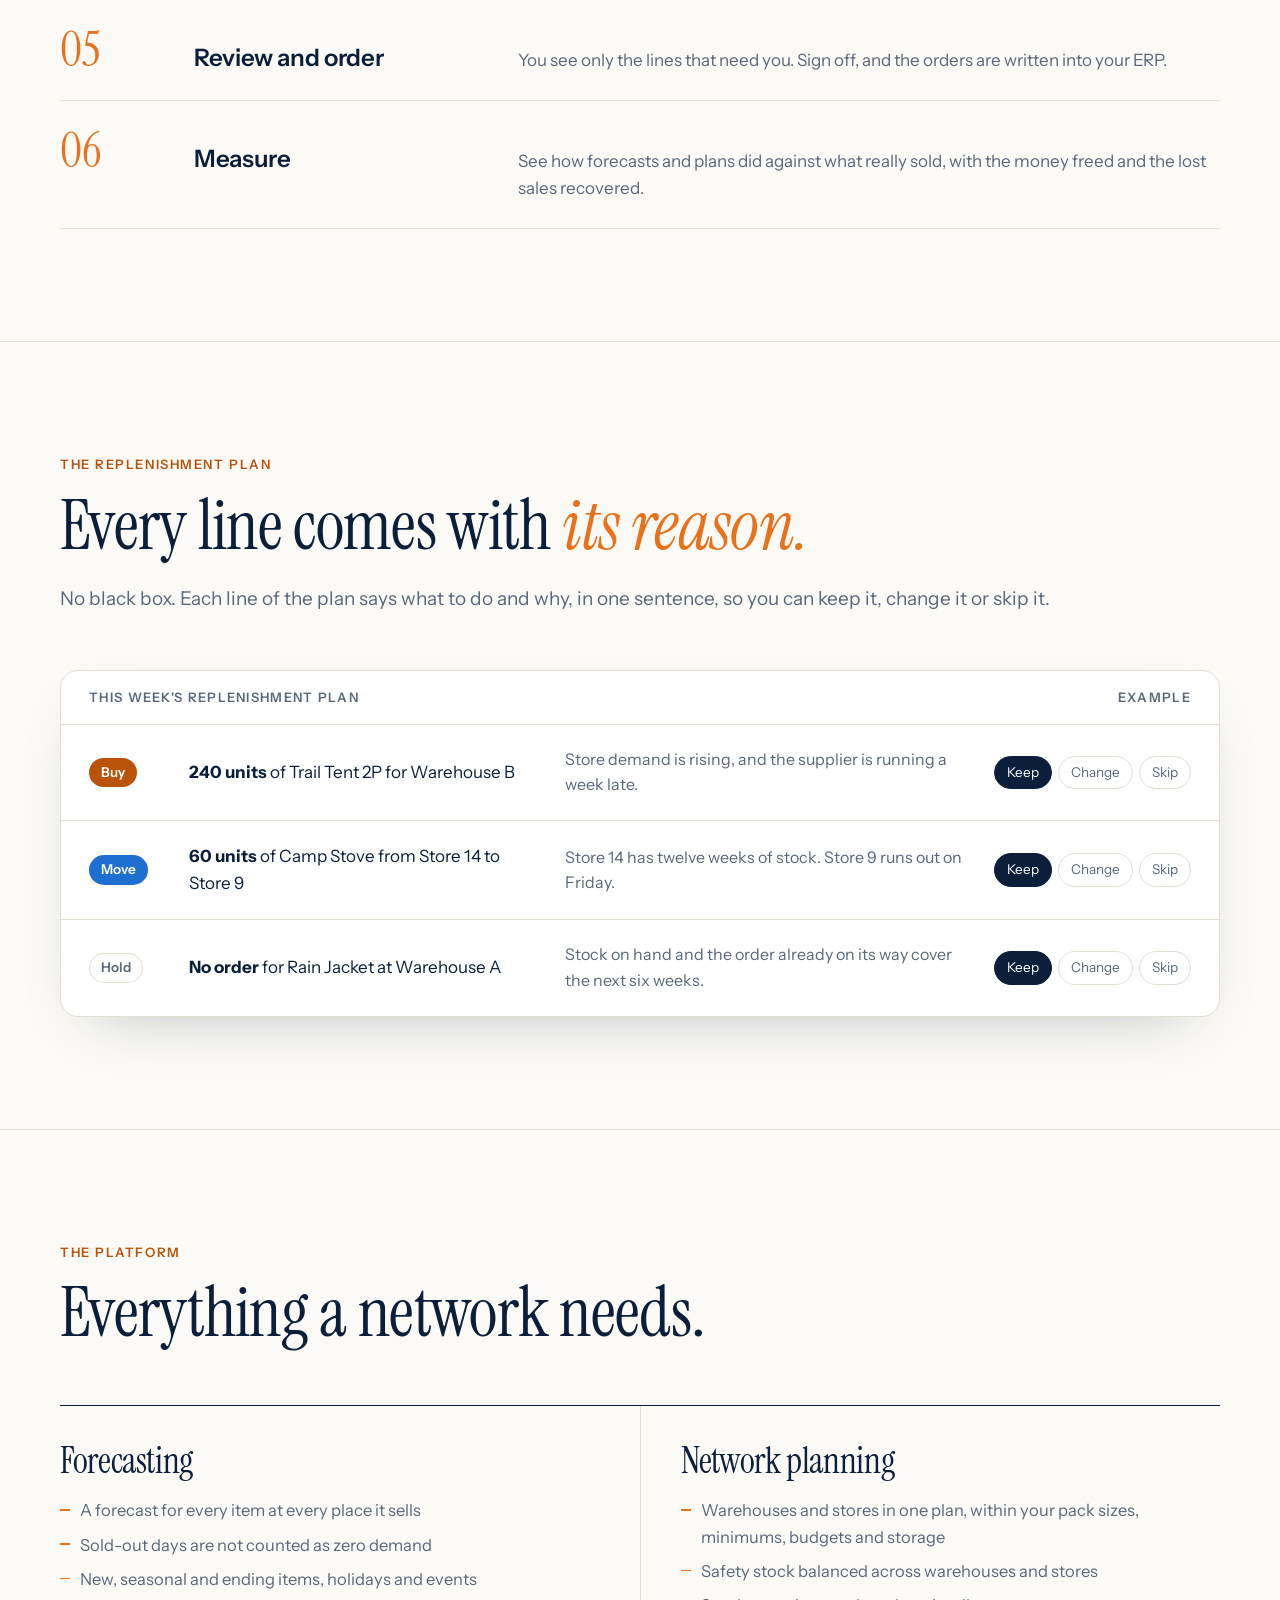
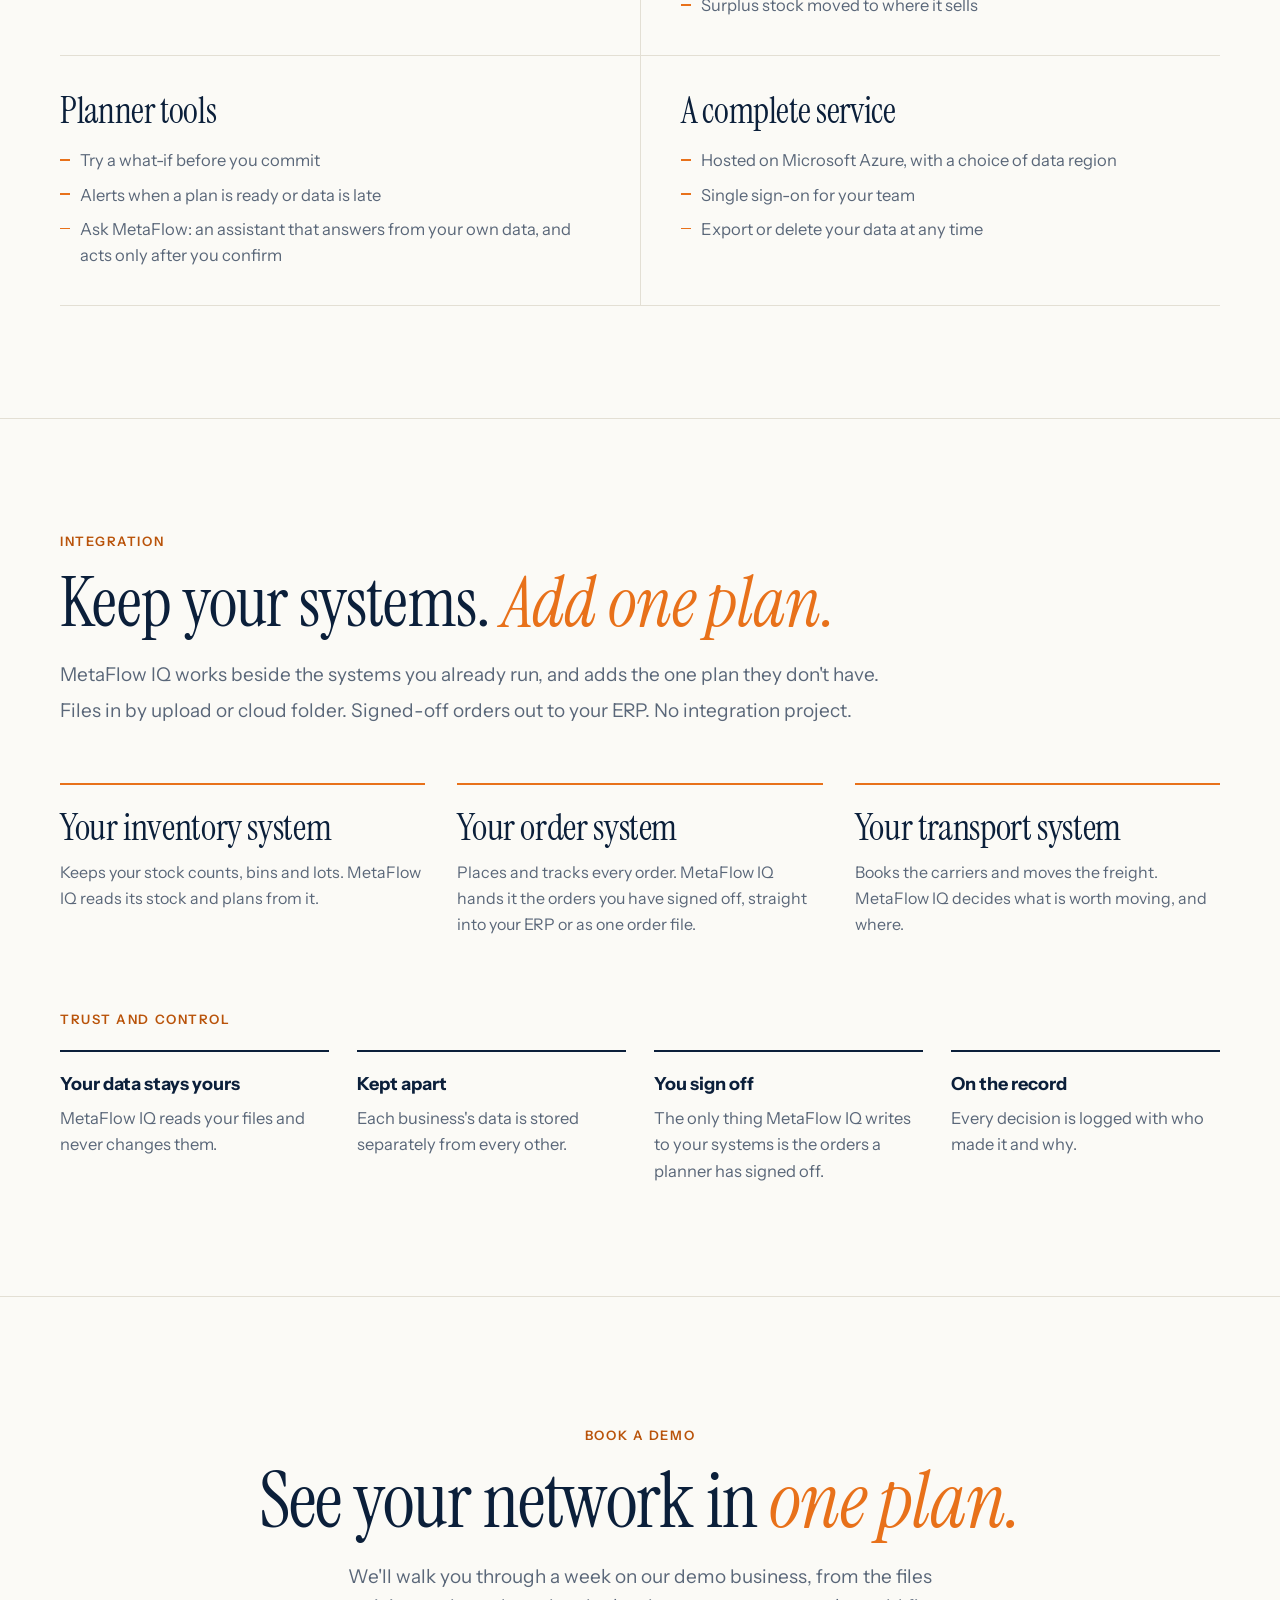
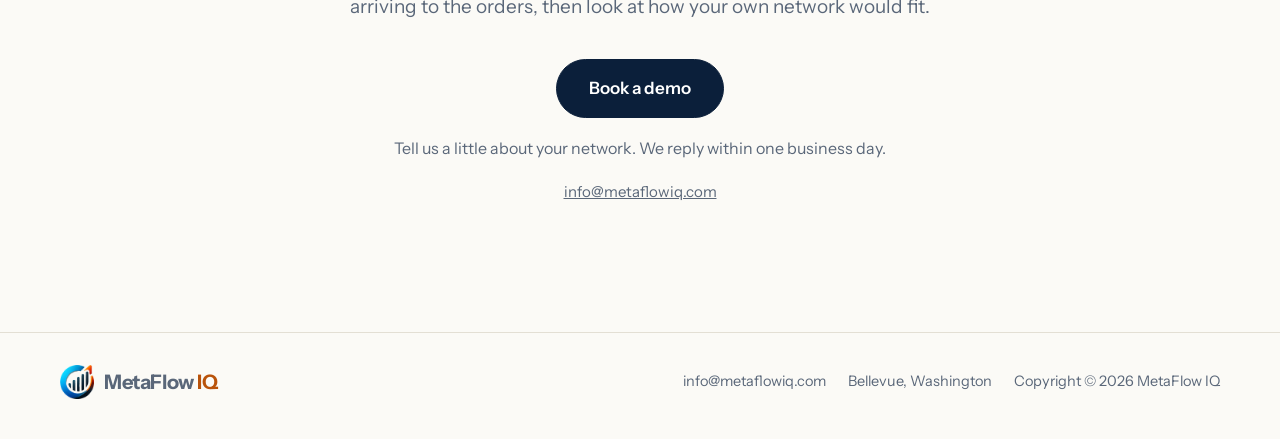
==== commit 94c5482b: "Add files via upload" ====
--- a/index.html
+++ b/index.html
@@ -3,10 +3,10 @@
 <head>
   <meta charset="UTF-8" />
   <meta name="viewport" content="width=device-width, initial-scale=1.0" />
-  <title>MetaFlow IQ | One network. One plan.</title>
-  <meta name="description" content="MetaFlow IQ plans stock across your whole network. It decides how much to hold at every warehouse and store, and what to buy and move between them, to meet your service targets with the least total stock." />
+  <title>MetaFlow IQ | Replenishment planning for your whole network</title>
+  <meta name="description" content="MetaFlow IQ is replenishment planning for your whole network. It decides how much to hold at every warehouse and store, and what to buy and move between them, to meet your service targets with the least total stock." />
   <meta property="og:title" content="MetaFlow IQ | One network. One plan." />
-  <meta property="og:description" content="Inventory planning across your whole network: the least total stock that meets your service targets, on the network you already have." />
+  <meta property="og:description" content="Replenishment planning across your whole network: the least total stock that meets your service targets, on the network you already have." />
   <meta property="og:type" content="website" />
   <meta property="og:url" content="https://metaflowiq.com/" />
   <meta property="og:image" content="https://metaflowiq.com/og.png" />
@@ -369,7 +369,7 @@
   <main id="top">
     <section class="hero" aria-labelledby="hero-title">
       <div class="wrap">
-        <p class="label">Inventory planning across your whole network</p>
+        <p class="label">Replenishment planning across your whole network</p>
         <h1 class="serif" id="hero-title">One network.<br class="ph" /> <em>One plan.</em></h1>
         <p class="lead">
           MetaFlow IQ decides how much stock to hold at every warehouse and store, and what to buy and move
@@ -508,12 +508,12 @@
           <li>
             <span class="num" aria-hidden="true">04</span>
             <h3>MetaFlow IQ plans</h3>
-            <p>A forecast for every item at every place it sells, then one plan for the whole network, daily or weekly.</p>
+            <p>A forecast for every item at every place it sells, then one replenishment plan for the whole network, daily or weekly.</p>
           </li>
           <li>
             <span class="num" aria-hidden="true">05</span>
             <h3>Review and order</h3>
-            <p>You see only the lines that need you, each with its reason. Sign off, and the orders are written into your ERP.</p>
+            <p>You see only the lines that need you. Sign off, and the orders are written into your ERP.</p>
           </li>
           <li>
             <span class="num" aria-hidden="true">06</span>
@@ -526,11 +526,11 @@
 
     <section class="band" id="lines" aria-labelledby="lines-title">
       <div class="wrap">
-        <p class="label">What you see</p>
+        <p class="label">The replenishment plan</p>
         <h2 class="serif" id="lines-title">Every line comes with <em>its reason.</em></h2>
         <p class="intro">No black box. Each line of the plan says what to do and why, in one sentence, so you can keep it, change it or skip it.</p>
         <div class="plan" role="group" aria-label="Example lines from a plan">
-          <p class="plan-head"><span>This week's plan</span><span>Example</span></p>
+          <p class="plan-head"><span>This week's replenishment plan</span><span>Example</span></p>
           <div class="line">
             <span class="tag buy">Buy</span>
             <div class="what"><strong>240 units</strong> of Trail Tent 2P for Warehouse B</div>
@@ -559,27 +559,27 @@
         <h2 class="serif" id="platform-title">Everything a network needs.</h2>
         <div class="pillars">
           <div class="pillar">
-            <h3 class="serif">Every level, planned together</h3>
+            <h3 class="serif">Forecasting</h3>
+            <ul>
+              <li>A forecast for every item at every place it sells</li>
+              <li>Sold-out days are not counted as zero demand</li>
+              <li>New, seasonal and ending items, holidays and events</li>
+            </ul>
+          </div>
+          <div class="pillar">
+            <h3 class="serif">Network planning</h3>
             <ul>
               <li>Warehouses and stores in one plan, within your pack sizes, minimums, budgets and storage</li>
-              <li>Safety stock balanced across levels for the least total stock</li>
+              <li>Safety stock balanced across warehouses and stores</li>
               <li>Surplus stock moved to where it sells</li>
             </ul>
           </div>
           <div class="pillar">
-            <h3 class="serif">Built for the planner</h3>
+            <h3 class="serif">Planner tools</h3>
             <ul>
-              <li>Review by exception: lines you don't touch stand as planned</li>
-              <li>Every line says why this quantity, in one sentence</li>
+              <li>Try a what-if before you commit</li>
+              <li>Alerts when a plan is ready or data is late</li>
               <li>Ask MetaFlow: an assistant that answers from your own data, and acts only after you confirm</li>
-            </ul>
-          </div>
-          <div class="pillar">
-            <h3 class="serif">Your systems stay</h3>
-            <ul>
-              <li>No integration project: files in by upload, Amazon S3 or Azure</li>
-              <li>Signed-off orders written into your ERP</li>
-              <li>One order file, ready to import into any other system</li>
             </ul>
           </div>
           <div class="pillar">
@@ -587,7 +587,7 @@
             <ul>
               <li>Hosted on Microsoft Azure, with a choice of data region</li>
               <li>Single sign-on for your team</li>
-              <li>A full audit log, and export or delete your data at any time</li>
+              <li>Export or delete your data at any time</li>
             </ul>
           </div>
         </div>
@@ -607,20 +607,19 @@
           </div>
           <div class="not">
             <h3 class="serif">Your order system</h3>
-            <p>Places and tracks every order. MetaFlow IQ hands it the orders you have signed off.</p>
+            <p>Places and tracks every order. MetaFlow IQ hands it the orders you have signed off, straight into your ERP or as one order file.</p>
           </div>
           <div class="not">
             <h3 class="serif">Your transport system</h3>
             <p>Books the carriers and moves the freight. MetaFlow IQ decides what is worth moving, and where.</p>
           </div>
         </div>
-        <p class="stay">Nothing to replace and nothing to re-platform.</p>
 
         <p class="label trust-label">Trust and control</p>
         <ul class="trust">
-          <li><strong>Your data stays yours</strong>MetaFlow IQ reads your data and never changes it. The only thing it writes is the orders you sign off.</li>
+          <li><strong>Your data stays yours</strong>MetaFlow IQ reads your files and never changes them.</li>
           <li><strong>Kept apart</strong>Each business's data is stored separately from every other.</li>
-          <li><strong>You sign off</strong>Nothing is ordered without a planner.</li>
+          <li><strong>You sign off</strong>The only thing MetaFlow IQ writes to your systems is the orders a planner has signed off.</li>
           <li><strong>On the record</strong>Every decision is logged with who made it and why.</li>
         </ul>
       </div>
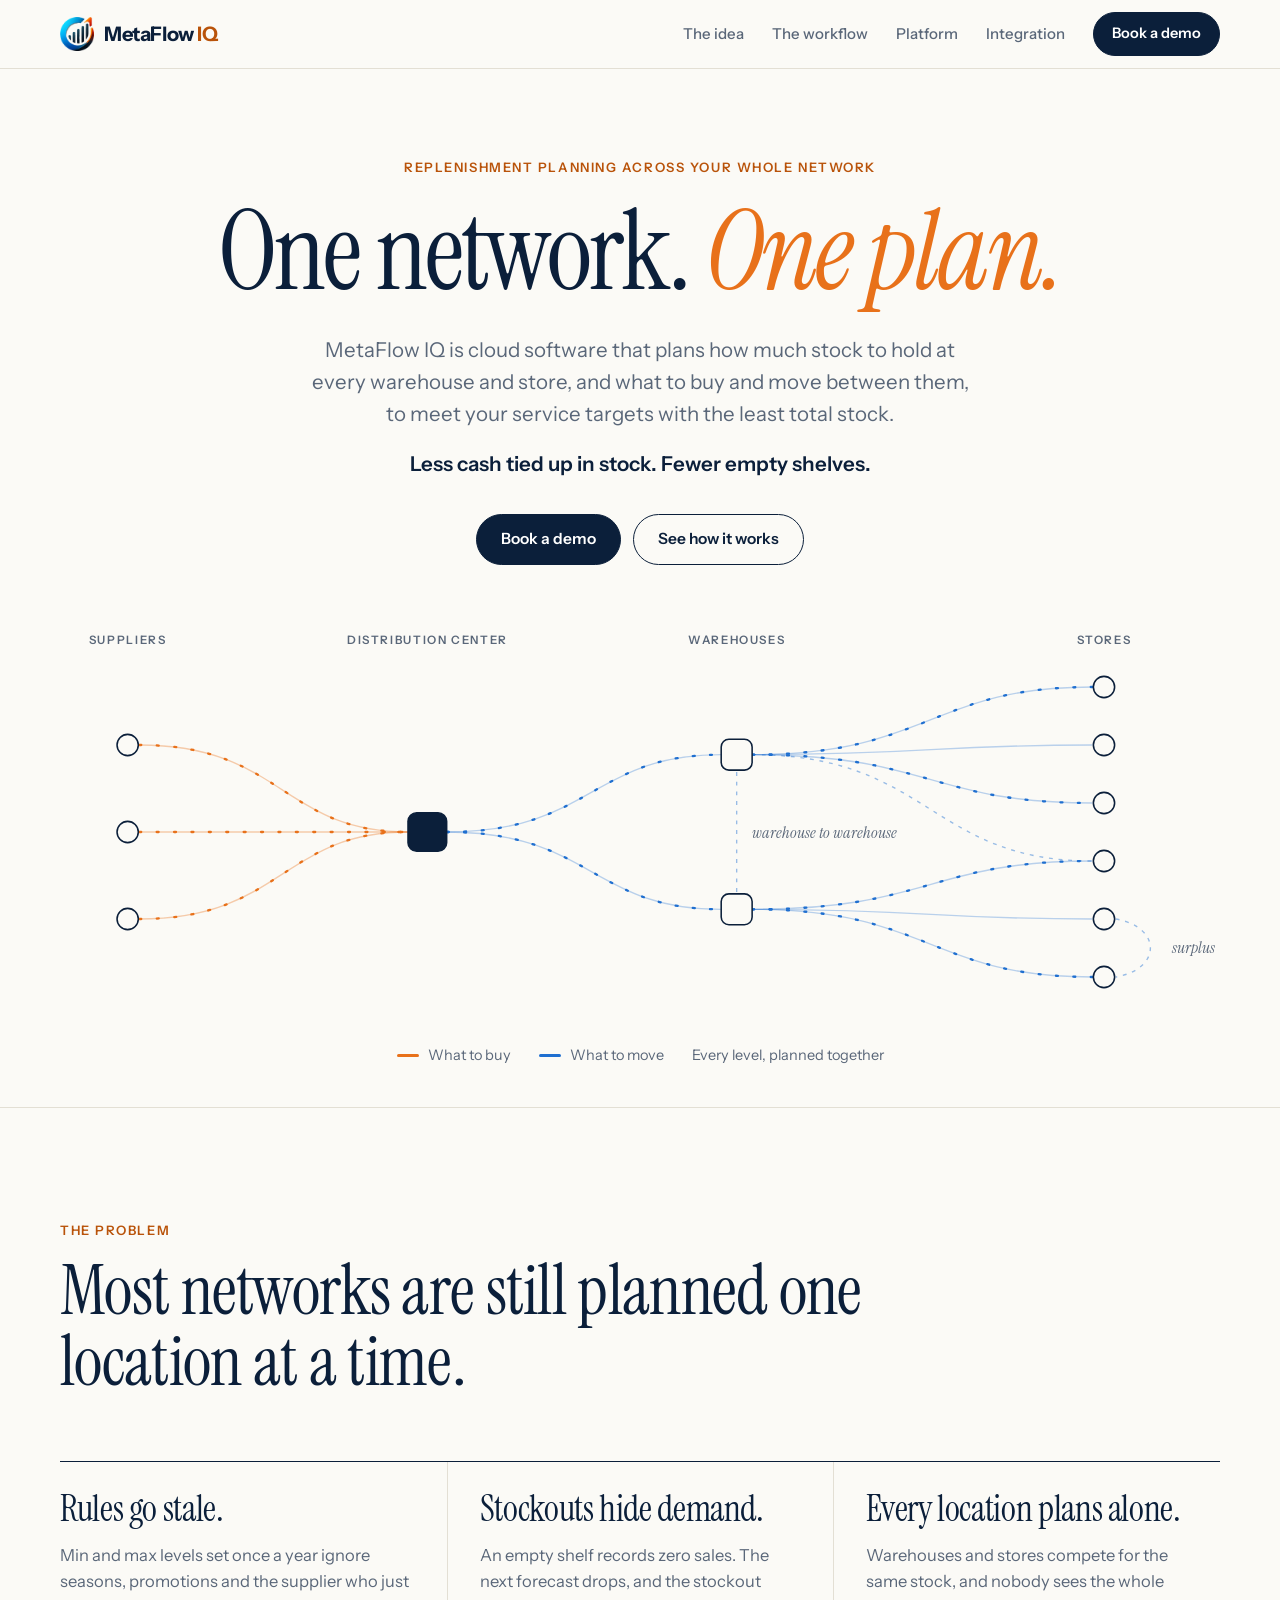
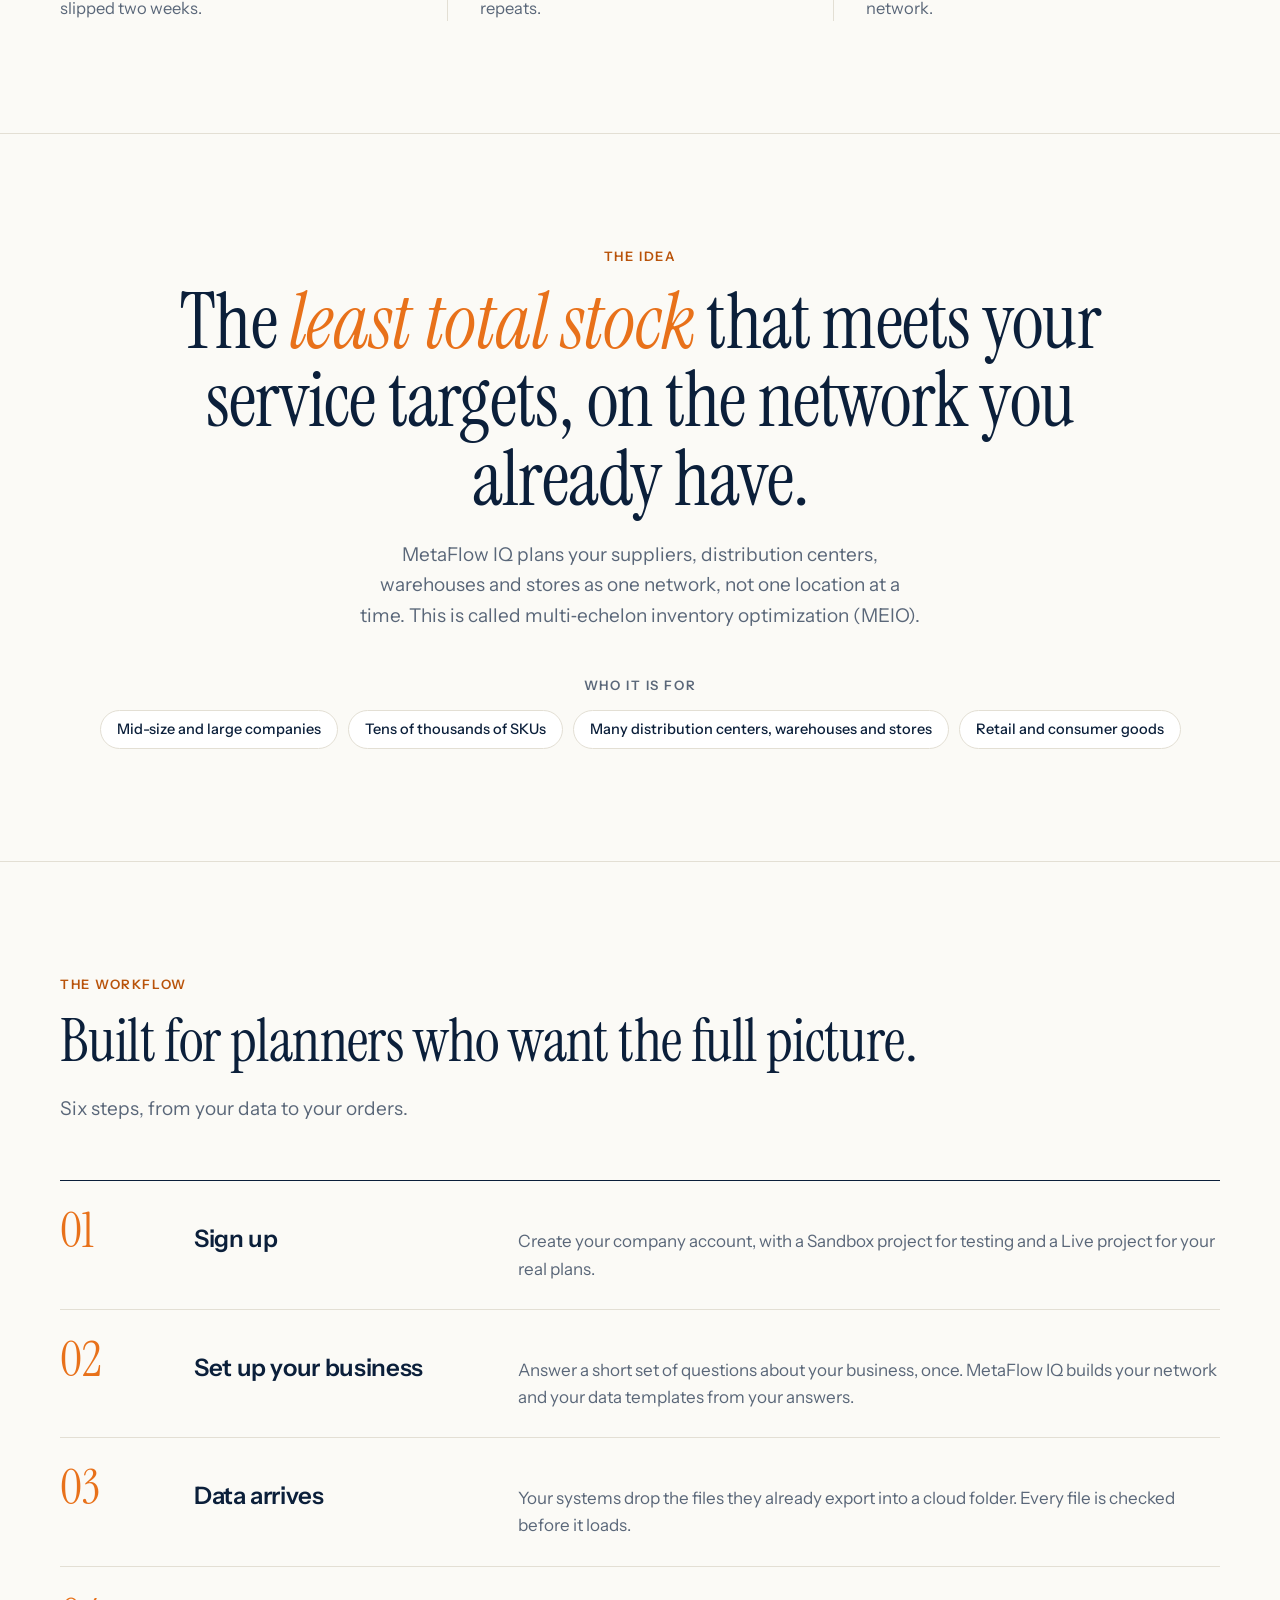
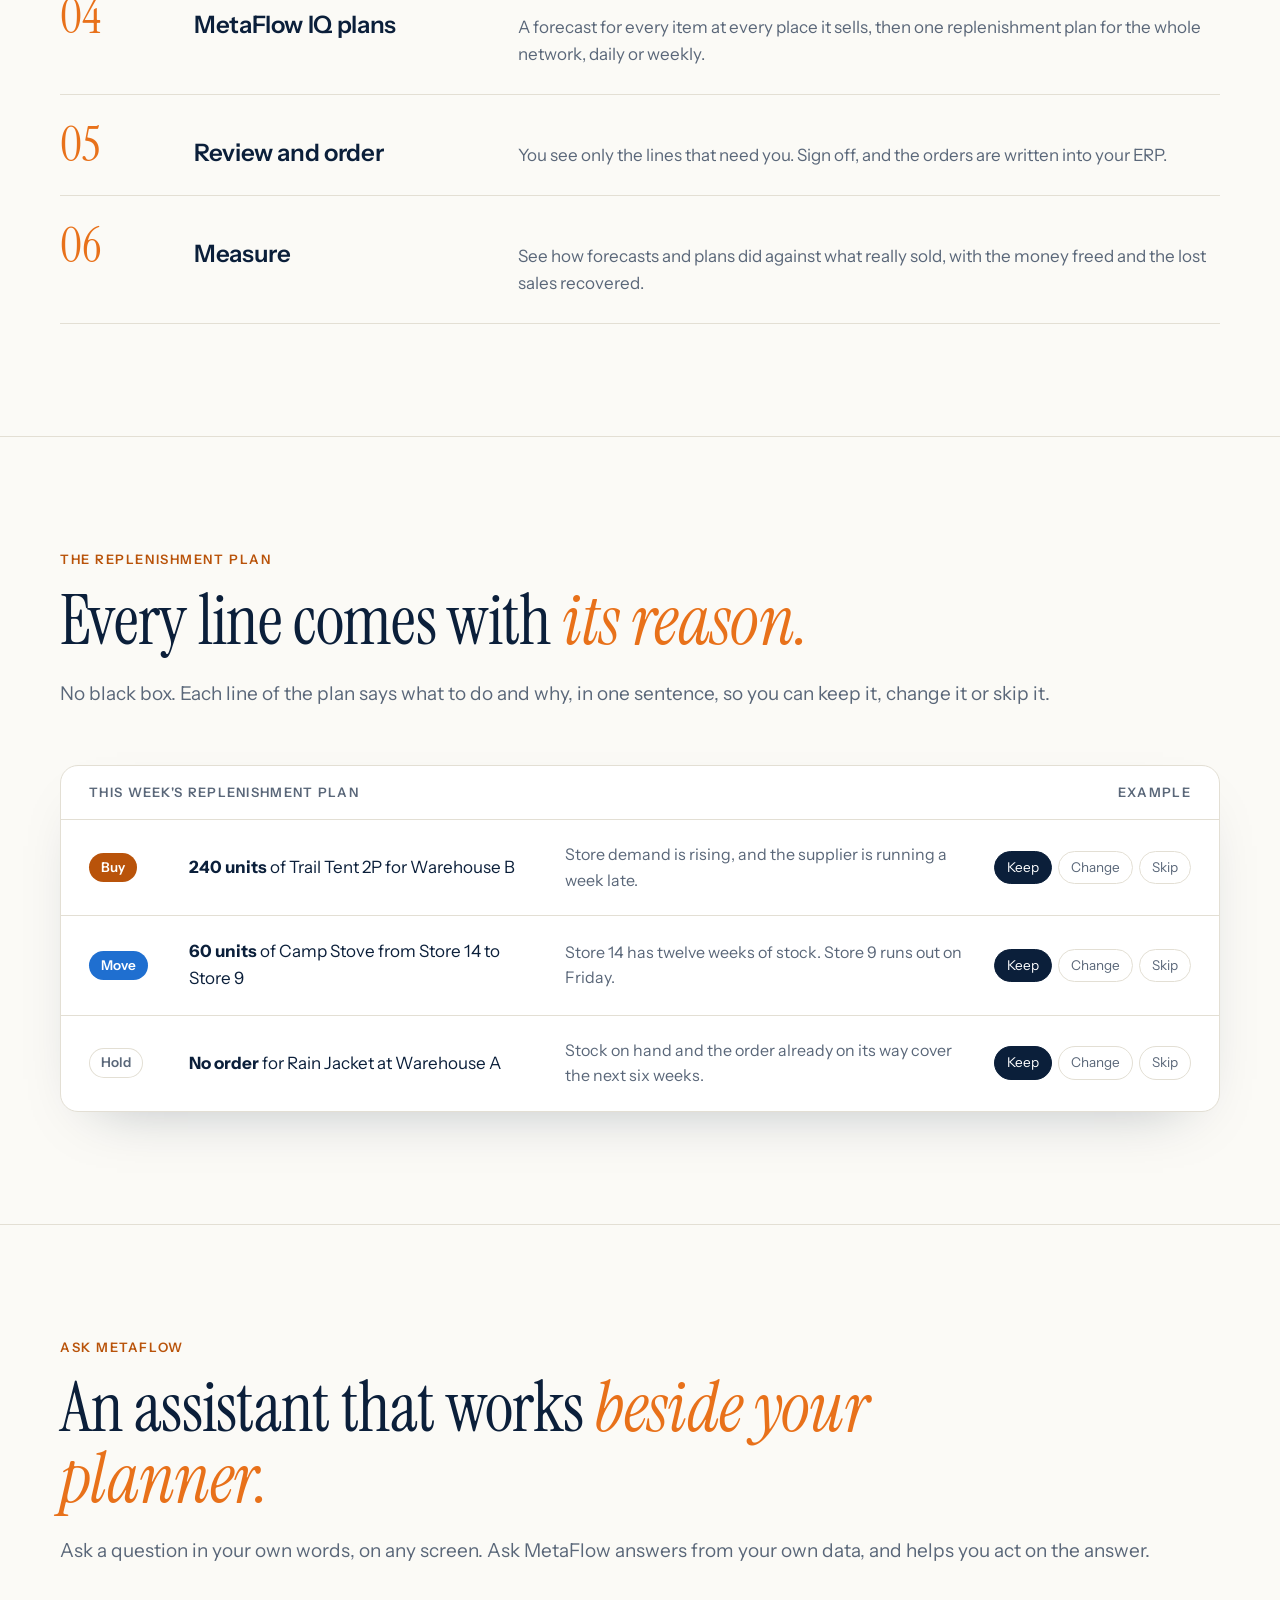
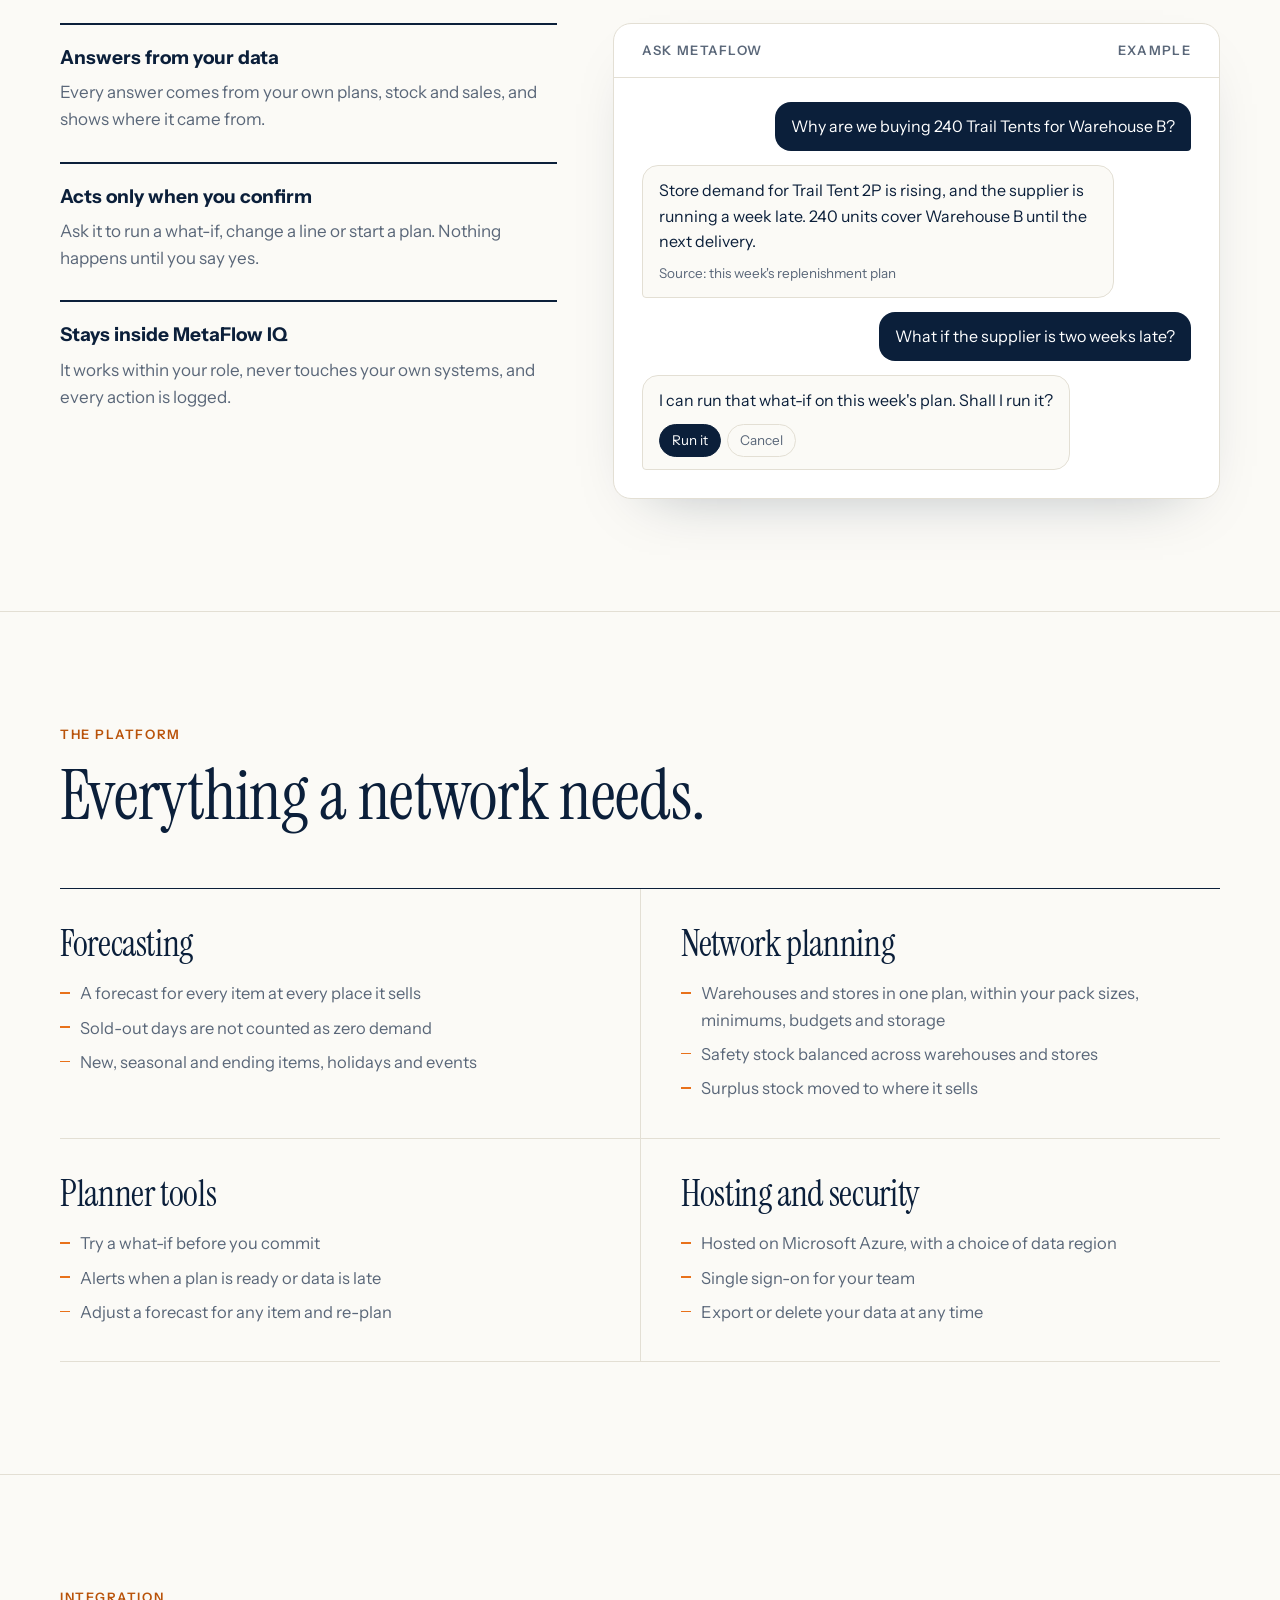
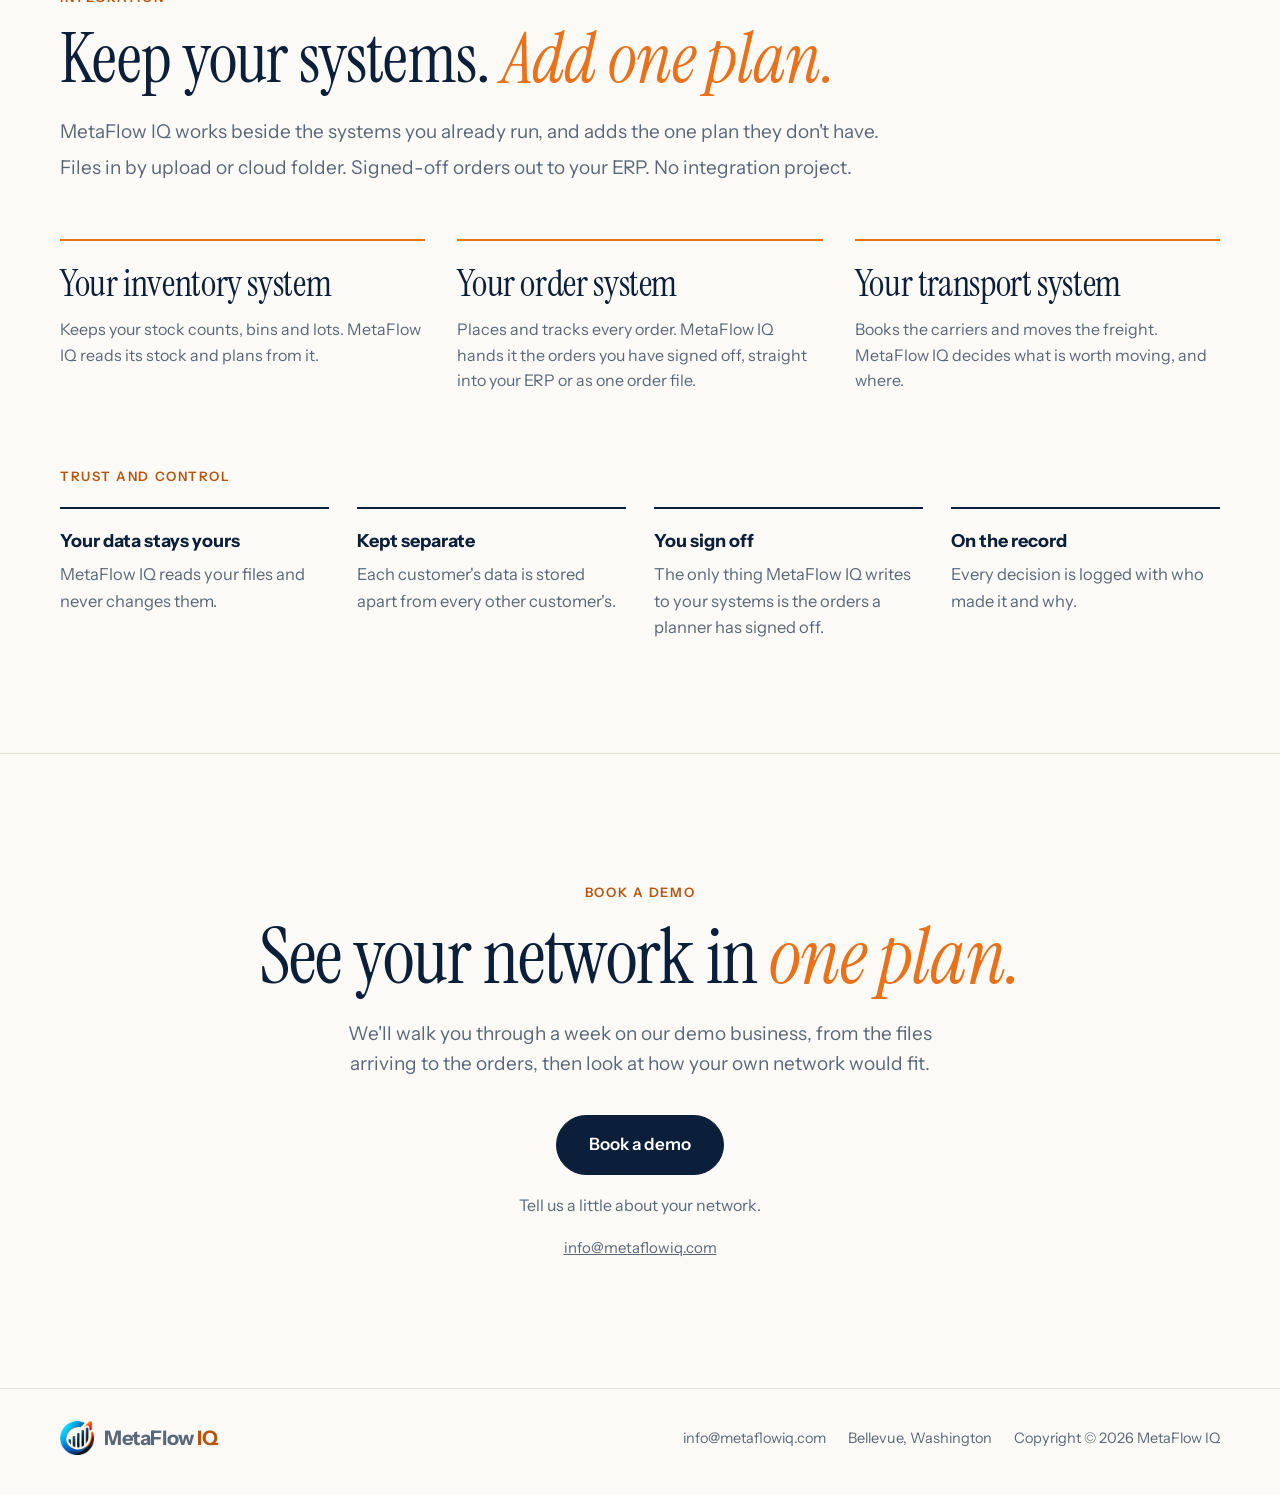
==== commit 7f5b4486: "Add files via upload" ====
--- a/index.html
+++ b/index.html
@@ -207,6 +207,8 @@
     .vision h2 { margin-left: auto; margin-right: auto; max-width: 1000px; font-size: clamp(40px, 6vw, 84px); }
     .vision .intro { margin-left: auto; margin-right: auto; max-width: 700px; }
 
+    .facts-label { margin-top: 44px; font-size: 13px; font-weight: 600; letter-spacing: 0.12em; text-transform: uppercase; color: var(--muted); }
+    .facts-label + .facts { margin-top: 14px; }
     .facts {
       display: flex;
       flex-wrap: wrap;
@@ -268,6 +270,19 @@
     .acts span { padding: 5px 12px; border: 1px solid var(--line); border-radius: 999px; }
     .acts .on { background: var(--ink); border-color: var(--ink); color: var(--white); }
 
+    /* Ask MetaFlow */
+    .ask { display: grid; grid-template-columns: minmax(0, 0.9fr) minmax(0, 1.1fr); gap: 56px; align-items: start; margin-top: 56px; }
+    .ask-points { list-style: none; padding: 0; display: grid; gap: 28px; }
+    .ask-points li { padding-top: 18px; border-top: 2px solid var(--ink); font-size: 17px; color: var(--muted); }
+    .ask-points strong { display: block; margin-bottom: 6px; font-size: 19px; color: var(--ink); }
+    .ask .chat { margin-top: 0; }
+    .chat-body { display: grid; gap: 14px; padding: 24px 28px 28px; }
+    .msg { max-width: 86%; padding: 12px 16px; border-radius: 16px; font-size: 16px; }
+    .msg.you { justify-self: end; background: var(--ink); color: var(--white); border-bottom-right-radius: 4px; }
+    .msg.bot { justify-self: start; background: var(--paper); border: 1px solid var(--line); border-bottom-left-radius: 4px; }
+    .msg .src { margin-top: 8px; font-size: 13.5px; color: var(--muted); }
+    .msg .acts { margin-top: 10px; }
+
     /* Works with your systems */
     .nots { display: grid; grid-template-columns: repeat(3, 1fr); gap: 32px; margin-top: 56px; }
 
@@ -306,6 +321,7 @@
 
     /* Responsive */
     @media (max-width: 900px) {
+      .ask { grid-template-columns: 1fr; gap: 36px; }
       .nav { display: none; }
       .header .btn { margin-left: auto; }
       .band { padding: 80px 0; }
@@ -325,6 +341,8 @@
     }
 
     @media (max-width: 640px) {
+      .chat-body { padding: 18px 16px 20px; }
+      .msg { max-width: 94%; }
       .wrap { width: calc(100% - 32px); }
       body { font-size: 16px; }
       .hero { padding: 56px 0 24px; }
@@ -372,8 +390,8 @@
         <p class="label">Replenishment planning across your whole network</p>
         <h1 class="serif" id="hero-title">One network.<br class="ph" /> <em>One plan.</em></h1>
         <p class="lead">
-          MetaFlow IQ decides how much stock to hold at every warehouse and store, and what to buy and move
-          between them, to meet your service targets with the least total stock.
+          MetaFlow IQ is cloud software that plans how much stock to hold at every warehouse and store, and
+          what to buy and move between them, to meet your service targets with the least total stock.
         </p>
         <p class="payoff">Less cash tied up in stock. Fewer empty shelves.</p>
         <div class="hero-actions">
@@ -447,7 +465,7 @@
       </div>
     </section>
 
-    <section class="band" id="idea" aria-labelledby="idea-title">
+    <section class="band" id="problem" aria-labelledby="idea-title">
       <div class="wrap">
         <p class="label">The problem</p>
         <h2 class="serif" id="idea-title">Most networks are still planned one location at a time.</h2>
@@ -468,14 +486,15 @@
       </div>
     </section>
 
-    <section class="band vision" aria-labelledby="vision-title">
+    <section class="band vision" id="idea" aria-labelledby="vision-title">
       <div class="wrap">
         <p class="label">The idea</p>
         <h2 class="serif" id="vision-title">The <em>least total stock</em> that meets your service targets, on the network you already have.</h2>
         <p class="intro">
-          MetaFlow IQ treats your supply chain as one network of places and the links between them, and plans
-          all of it together. That is multi-echelon inventory optimization (MEIO), delivered as a service.
+          MetaFlow IQ plans your suppliers, distribution centers, warehouses and stores as one network, not
+          one location at a time. This is called multi&#8209;echelon inventory optimization (MEIO).
         </p>
+        <p class="facts-label">Who it is for</p>
         <ul class="facts">
           <li>Mid-size and large companies</li>
           <li>Tens of thousands of SKUs</li>
@@ -489,16 +508,17 @@
       <div class="wrap">
         <p class="label">The workflow</p>
         <h2 class="serif" id="week-title">Built for planners who want the full picture.</h2>
+        <p class="intro">Six steps, from your data to your orders.</p>
         <ol class="week">
           <li>
             <span class="num" aria-hidden="true">01</span>
             <h3>Sign up</h3>
-            <p>Create your company account, with a Sandbox project to try things and a Live project to run on.</p>
+            <p>Create your company account, with a Sandbox project for testing and a Live project for your real plans.</p>
           </li>
           <li>
             <span class="num" aria-hidden="true">02</span>
             <h3>Set up your business</h3>
-            <p>Answer the setup questions once. MetaFlow IQ builds your network and your data templates from your answers.</p>
+            <p>Answer a short set of questions about your business, once. MetaFlow IQ builds your network and your data templates from your answers.</p>
           </li>
           <li>
             <span class="num" aria-hidden="true">03</span>
@@ -553,6 +573,36 @@
       </div>
     </section>
 
+    <section class="band" id="ask" aria-labelledby="ask-title">
+      <div class="wrap">
+        <p class="label">Ask MetaFlow</p>
+        <h2 class="serif" id="ask-title">An assistant that works <em>beside your planner.</em></h2>
+        <p class="intro">Ask a question in your own words, on any screen. Ask MetaFlow answers from your own data, and helps you act on the answer.</p>
+        <div class="ask">
+          <ul class="ask-points">
+            <li><strong>Answers from your data</strong>Every answer comes from your own plans, stock and sales, and shows where it came from.</li>
+            <li><strong>Acts only when you confirm</strong>Ask it to run a what-if, change a line or start a plan. Nothing happens until you say yes.</li>
+            <li><strong>Stays inside MetaFlow IQ</strong>It works within your role, never touches your own systems, and every action is logged.</li>
+          </ul>
+          <div class="plan chat" role="group" aria-label="Example conversation with Ask MetaFlow">
+            <p class="plan-head"><span>Ask MetaFlow</span><span>Example</span></p>
+            <div class="chat-body">
+              <p class="msg you">Why are we buying 240 Trail Tents for Warehouse B?</p>
+              <div class="msg bot">
+                <p>Store demand for Trail Tent 2P is rising, and the supplier is running a week late. 240 units cover Warehouse B until the next delivery.</p>
+                <p class="src">Source: this week's replenishment plan</p>
+              </div>
+              <p class="msg you">What if the supplier is two weeks late?</p>
+              <div class="msg bot">
+                <p>I can run that what-if on this week's plan. Shall I run it?</p>
+                <div class="acts" aria-hidden="true"><span class="on">Run it</span><span>Cancel</span></div>
+              </div>
+            </div>
+          </div>
+        </div>
+      </div>
+    </section>
+
     <section class="band" id="platform" aria-labelledby="platform-title">
       <div class="wrap">
         <p class="label">The platform</p>
@@ -579,11 +629,11 @@
             <ul>
               <li>Try a what-if before you commit</li>
               <li>Alerts when a plan is ready or data is late</li>
-              <li>Ask MetaFlow: an assistant that answers from your own data, and acts only after you confirm</li>
+              <li>Adjust a forecast for any item and re-plan</li>
             </ul>
           </div>
           <div class="pillar">
-            <h3 class="serif">A complete service</h3>
+            <h3 class="serif">Hosting and security</h3>
             <ul>
               <li>Hosted on Microsoft Azure, with a choice of data region</li>
               <li>Single sign-on for your team</li>
@@ -618,7 +668,7 @@
         <p class="label trust-label">Trust and control</p>
         <ul class="trust">
           <li><strong>Your data stays yours</strong>MetaFlow IQ reads your files and never changes them.</li>
-          <li><strong>Kept apart</strong>Each business's data is stored separately from every other.</li>
+          <li><strong>Kept separate</strong>Each customer's data is stored apart from every other customer's.</li>
           <li><strong>You sign off</strong>The only thing MetaFlow IQ writes to your systems is the orders a planner has signed off.</li>
           <li><strong>On the record</strong>Every decision is logged with who made it and why.</li>
         </ul>
@@ -631,7 +681,7 @@
         <h2 class="serif" id="demo-title">See your network in <em>one plan.</em></h2>
         <p class="intro">We'll walk you through a week on our demo business, from the files arriving to the orders, then look at how your own network would fit.</p>
         <a class="btn" href="mailto:info@metaflowiq.com?subject=MetaFlow%20IQ%20demo&amp;body=Hello%2C%0A%0AI%20would%20like%20to%20see%20a%20demo%20of%20MetaFlow%20IQ.%0A%0ACompany%3A%0ANumber%20of%20warehouses%20and%20stores%3A%0AGood%20days%20and%20times%3A%0A%0AThank%20you">Book a demo</a>
-        <p class="reply">Tell us a little about your network. We reply within one business day.</p>
+        <p class="reply">Tell us a little about your network.</p>
         <a class="mail" href="mailto:info@metaflowiq.com">info@metaflowiq.com</a>
       </div>
     </section>
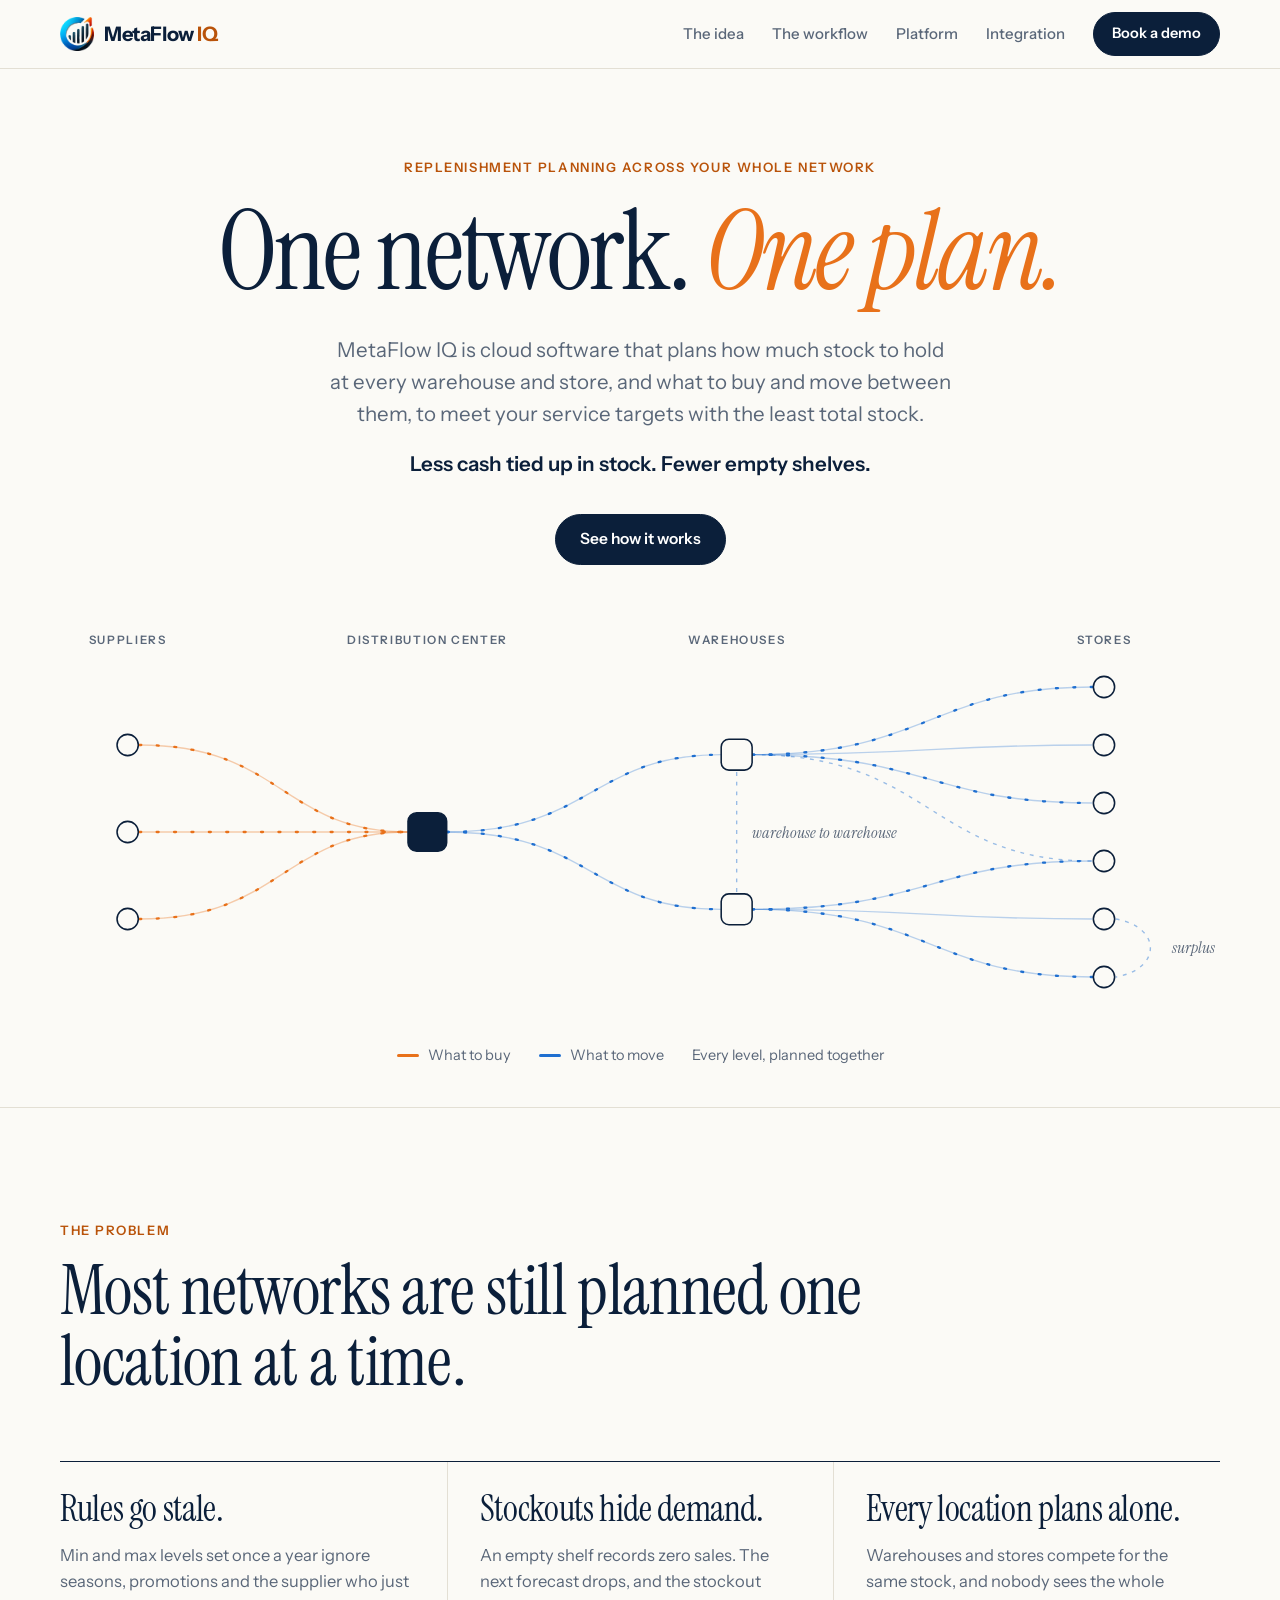
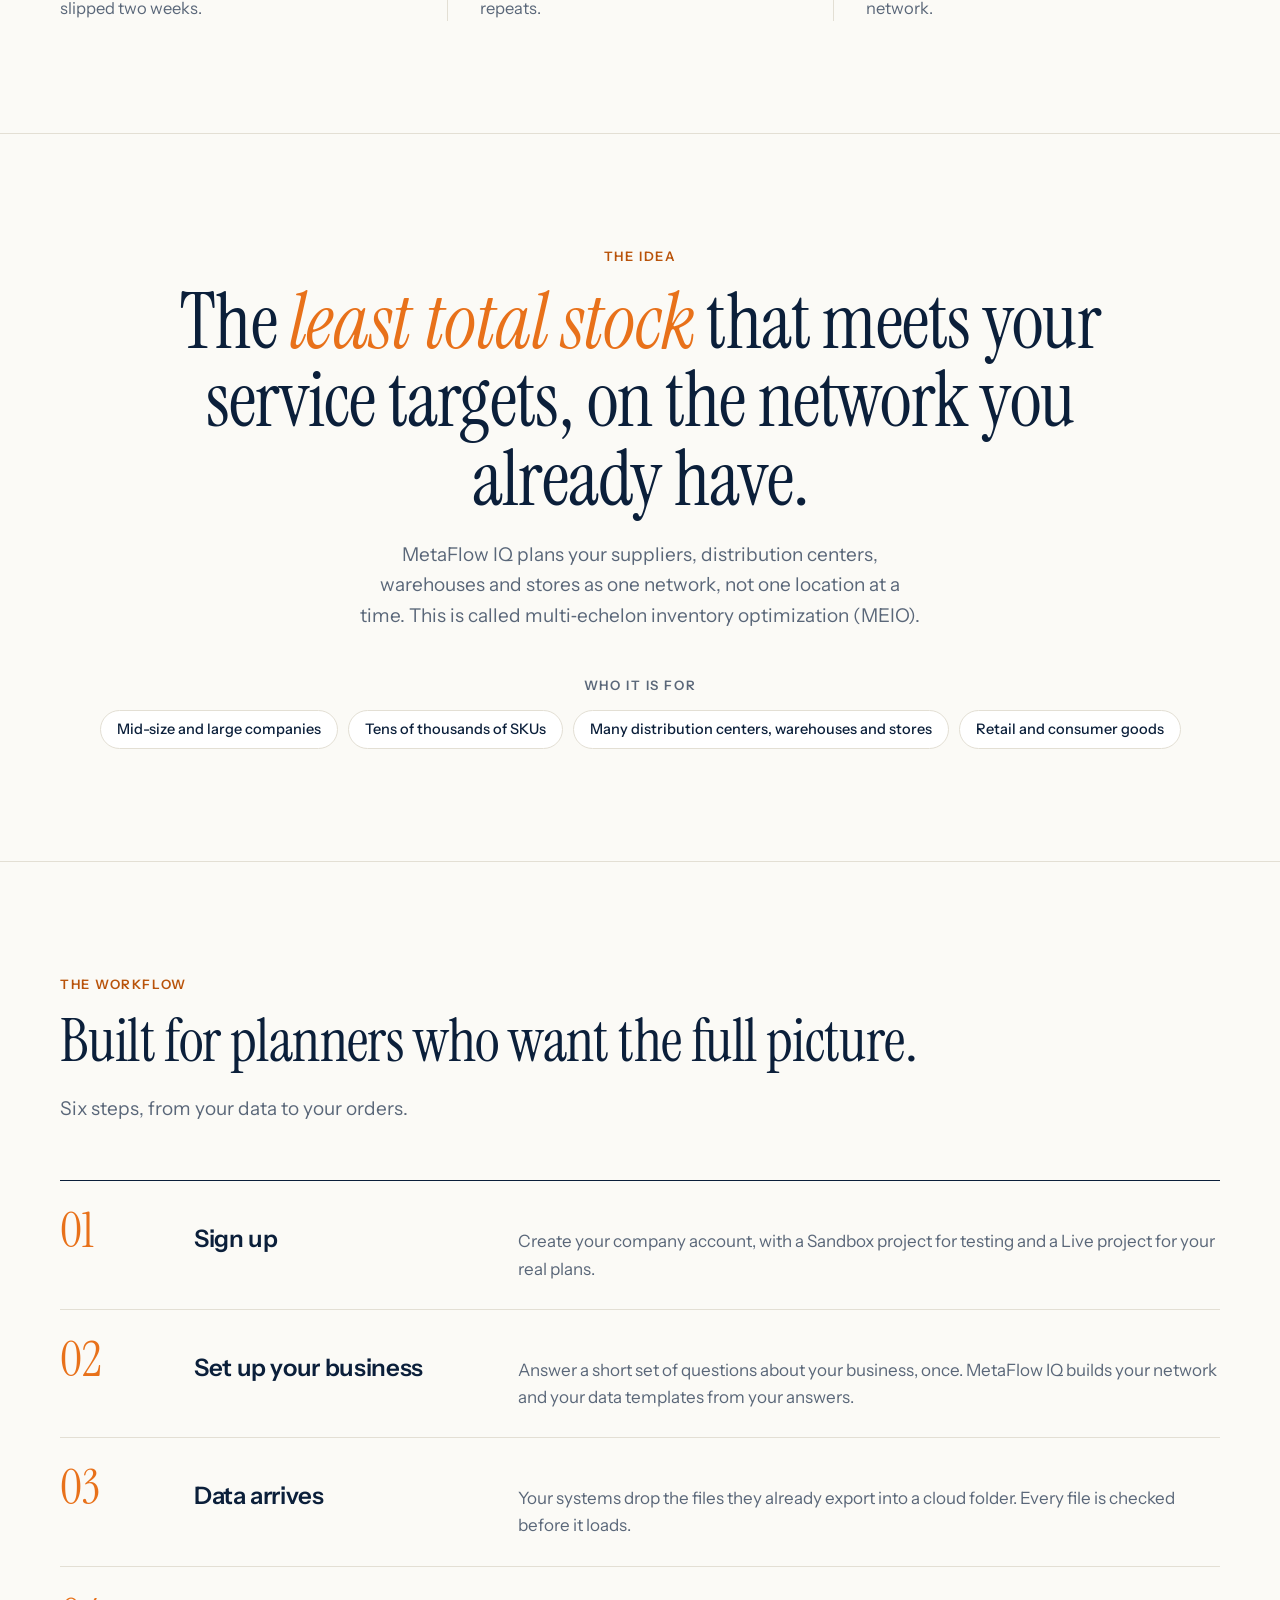
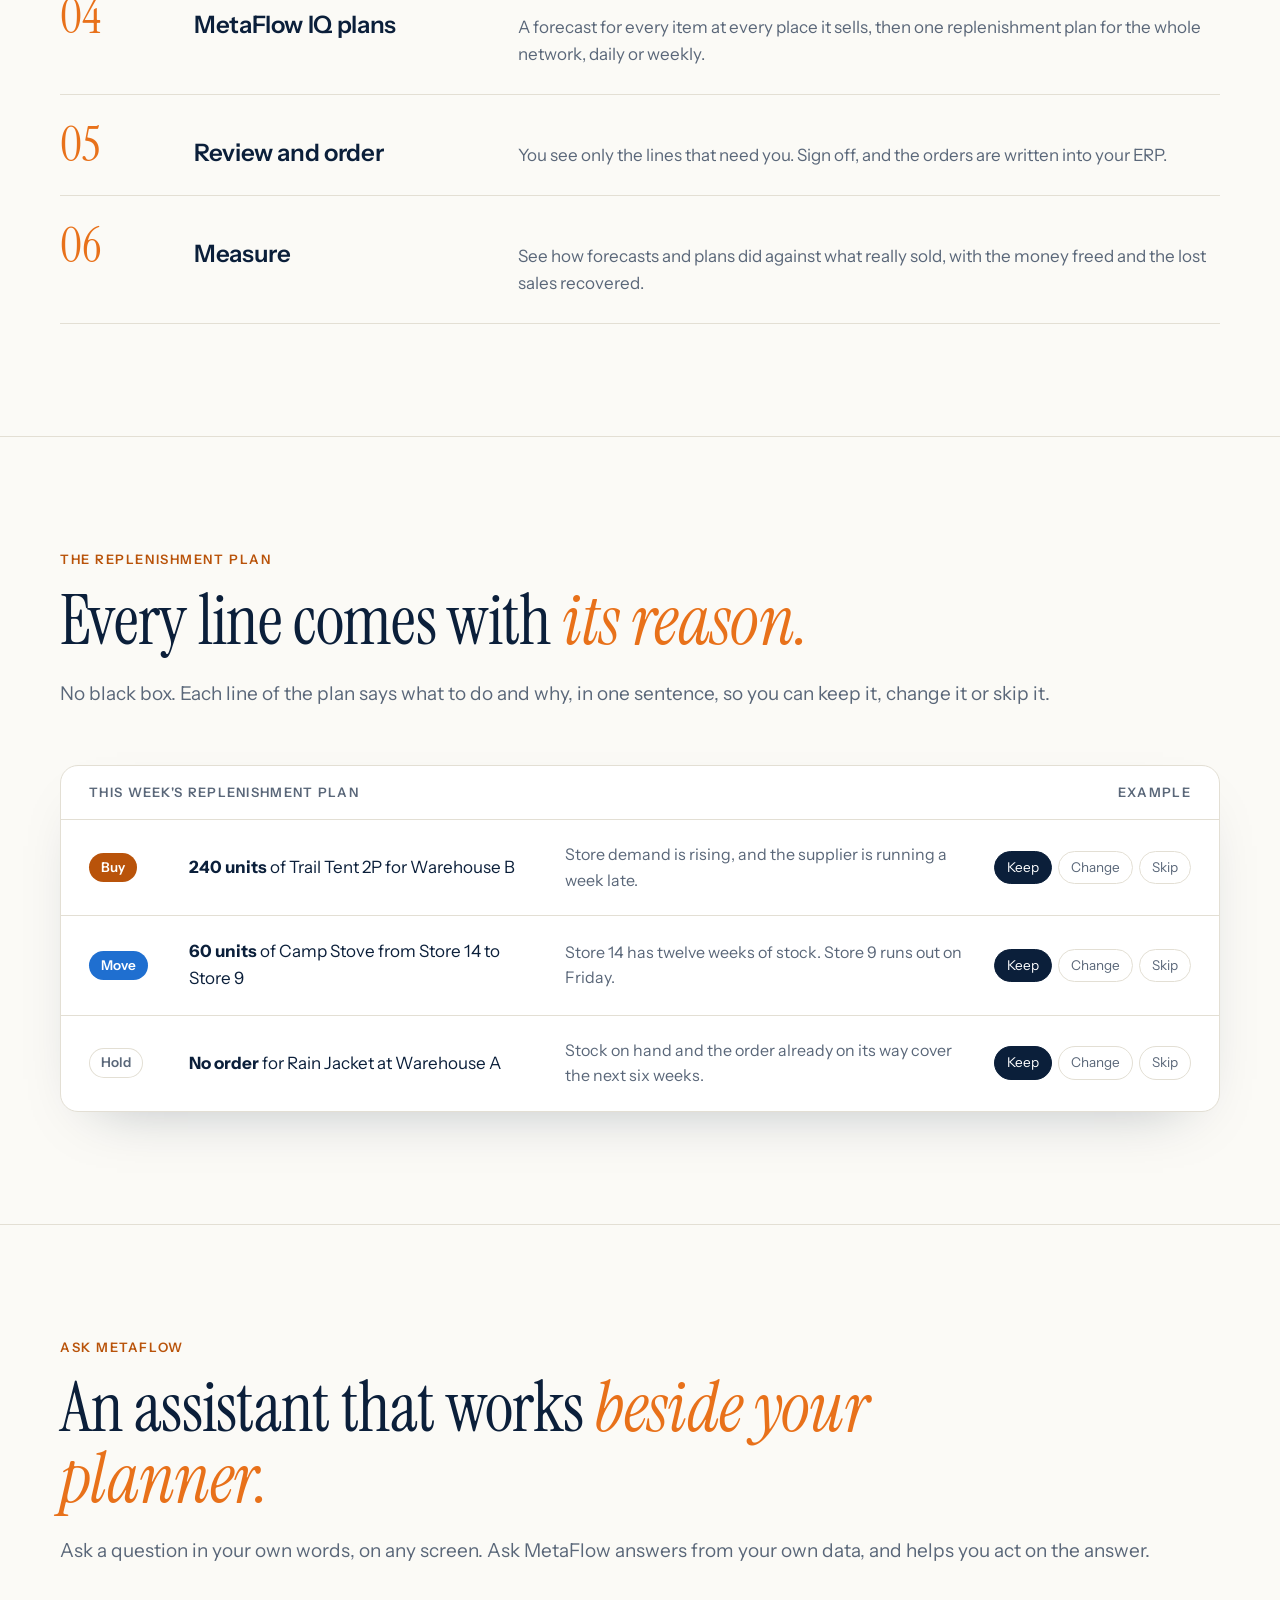
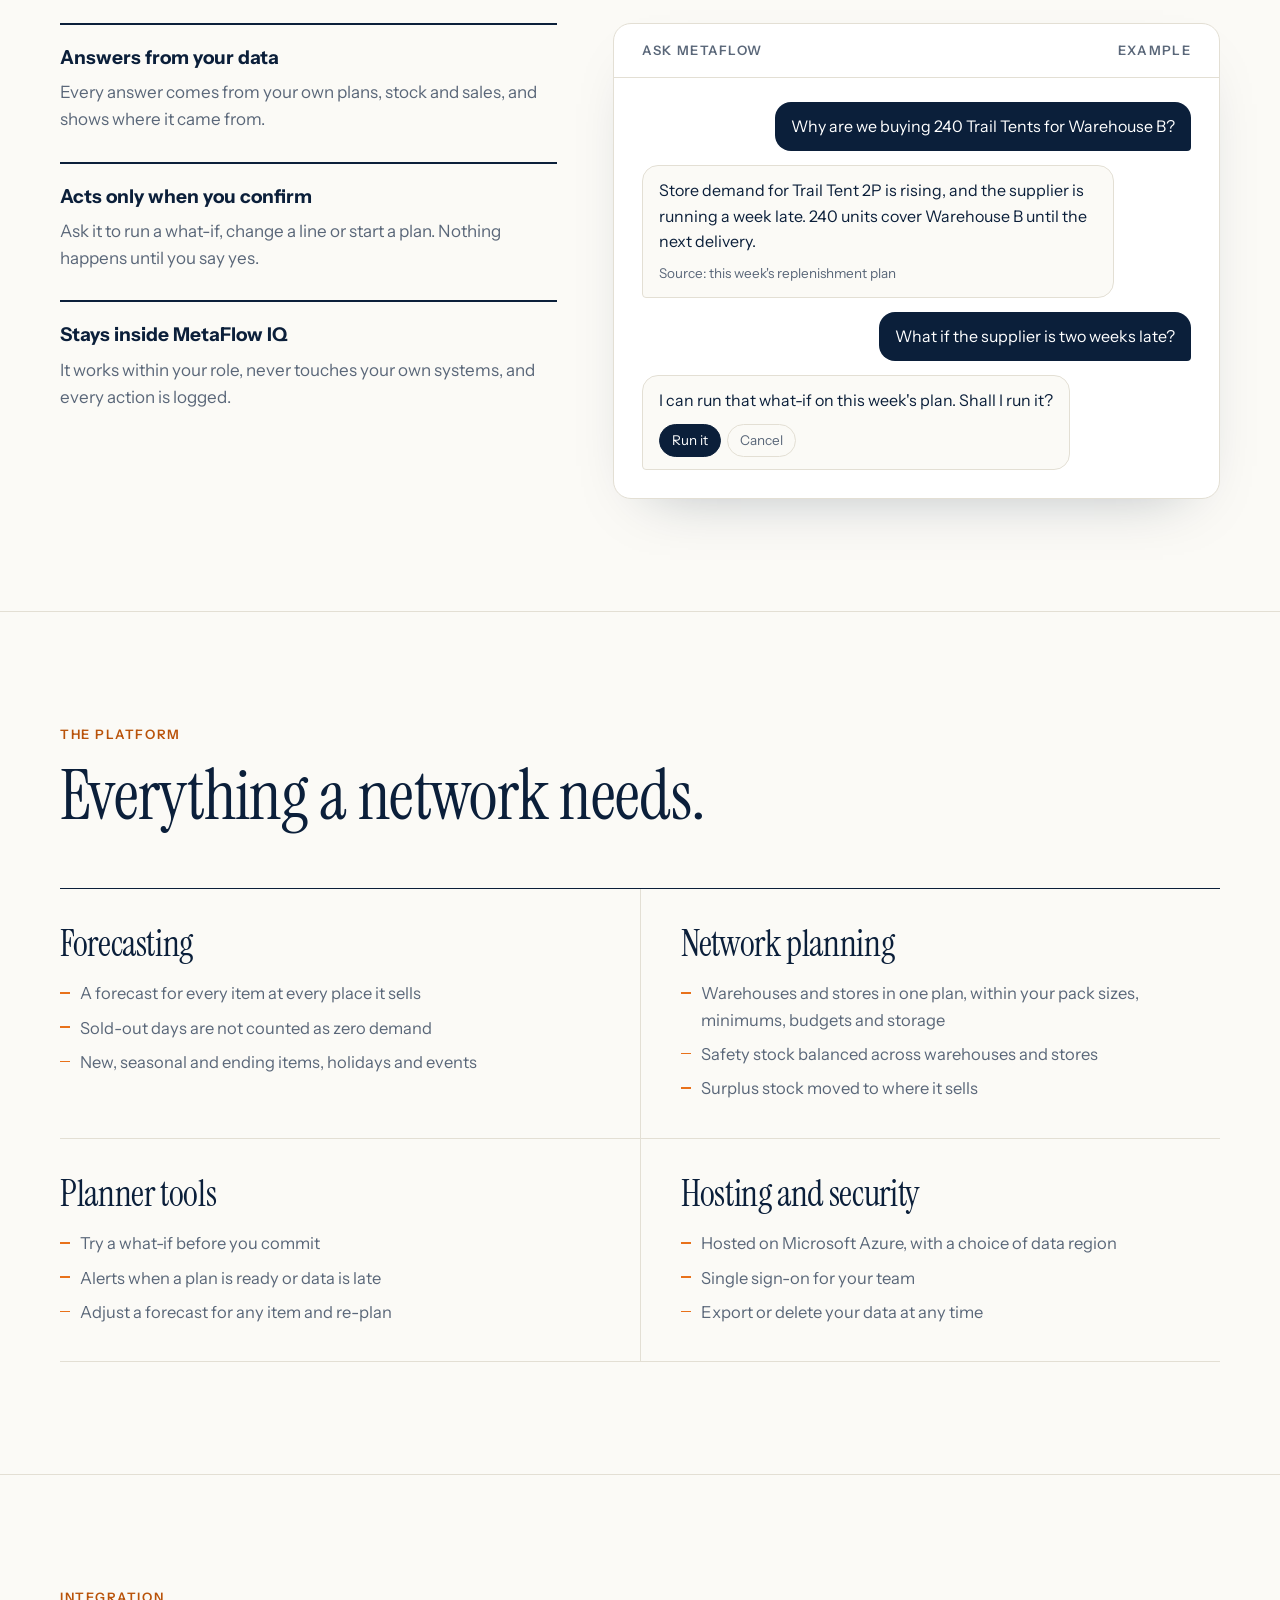
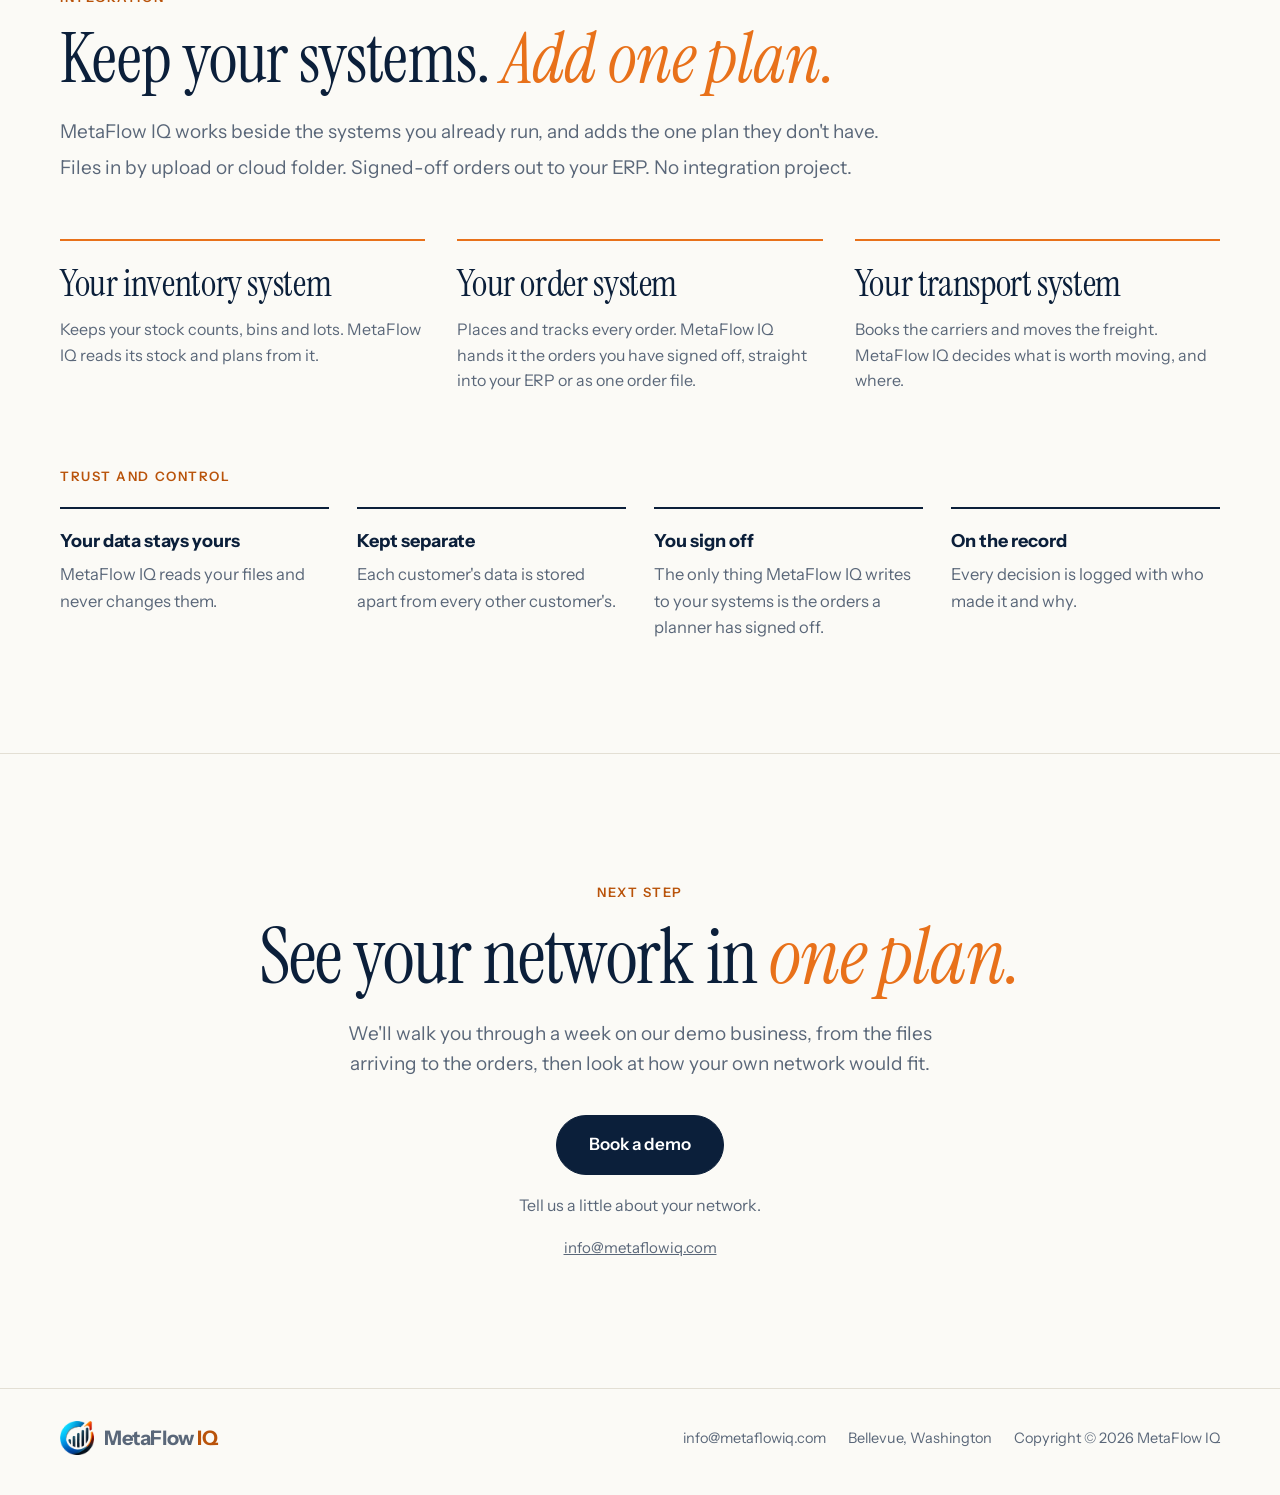
==== commit a1e55604: "Add files via upload" ====
--- a/index.html
+++ b/index.html
@@ -131,6 +131,7 @@
     @media (max-width: 640px) { .hero h1 br.ph { display: inline; } }
 
     .hero .lead {
+      text-wrap: balance;
       max-width: 660px;
       margin: 30px auto 0;
       font-size: clamp(18px, 1.6vw, 21px);
@@ -395,8 +396,7 @@
         </p>
         <p class="payoff">Less cash tied up in stock. Fewer empty shelves.</p>
         <div class="hero-actions">
-          <a class="btn" href="#demo">Book a demo</a>
-          <a class="btn ghost" href="#week">See how it works</a>
+          <a class="btn" href="#week">See how it works</a>
         </div>
 
         <figure class="net">
@@ -677,7 +677,7 @@
 
     <section class="band closing" id="demo" aria-labelledby="demo-title">
       <div class="wrap">
-        <p class="label">Book a demo</p>
+        <p class="label">Next step</p>
         <h2 class="serif" id="demo-title">See your network in <em>one plan.</em></h2>
         <p class="intro">We'll walk you through a week on our demo business, from the files arriving to the orders, then look at how your own network would fit.</p>
         <a class="btn" href="mailto:info@metaflowiq.com?subject=MetaFlow%20IQ%20demo&amp;body=Hello%2C%0A%0AI%20would%20like%20to%20see%20a%20demo%20of%20MetaFlow%20IQ.%0A%0ACompany%3A%0ANumber%20of%20warehouses%20and%20stores%3A%0AGood%20days%20and%20times%3A%0A%0AThank%20you">Book a demo</a>
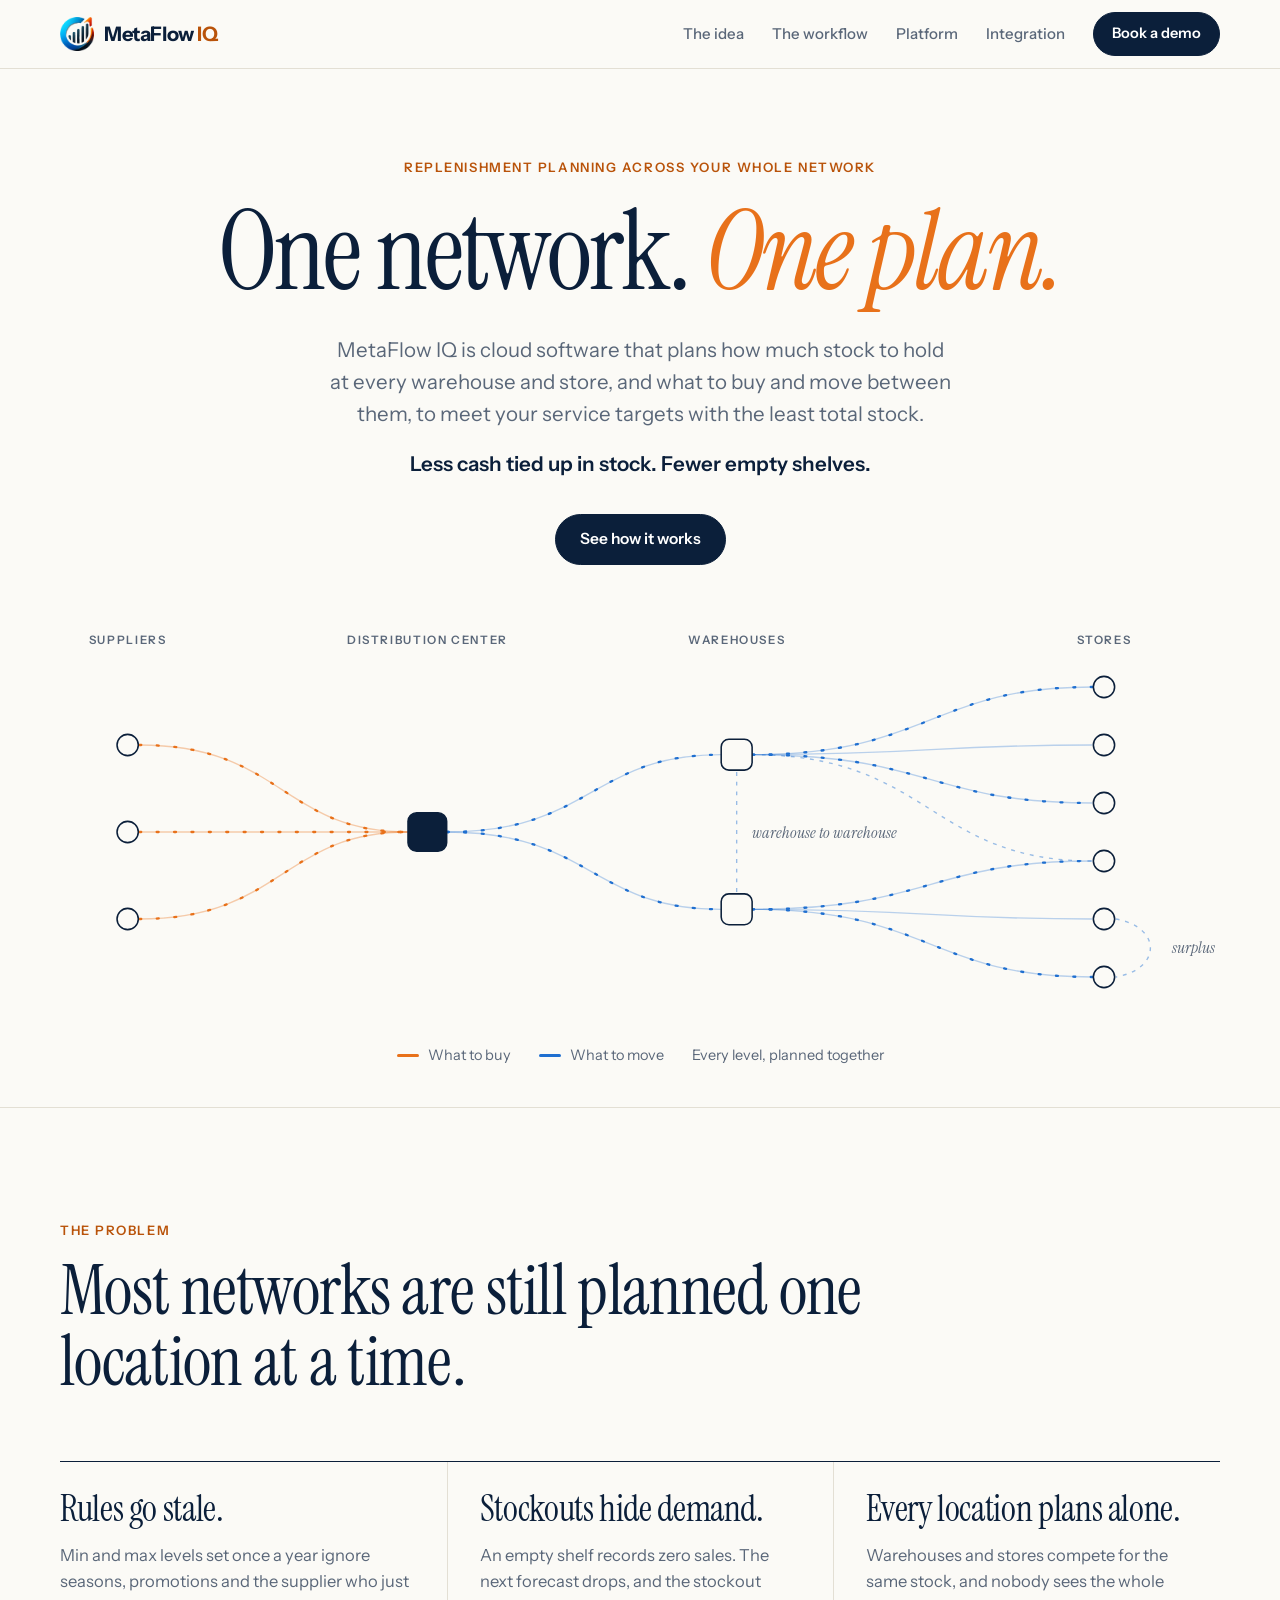
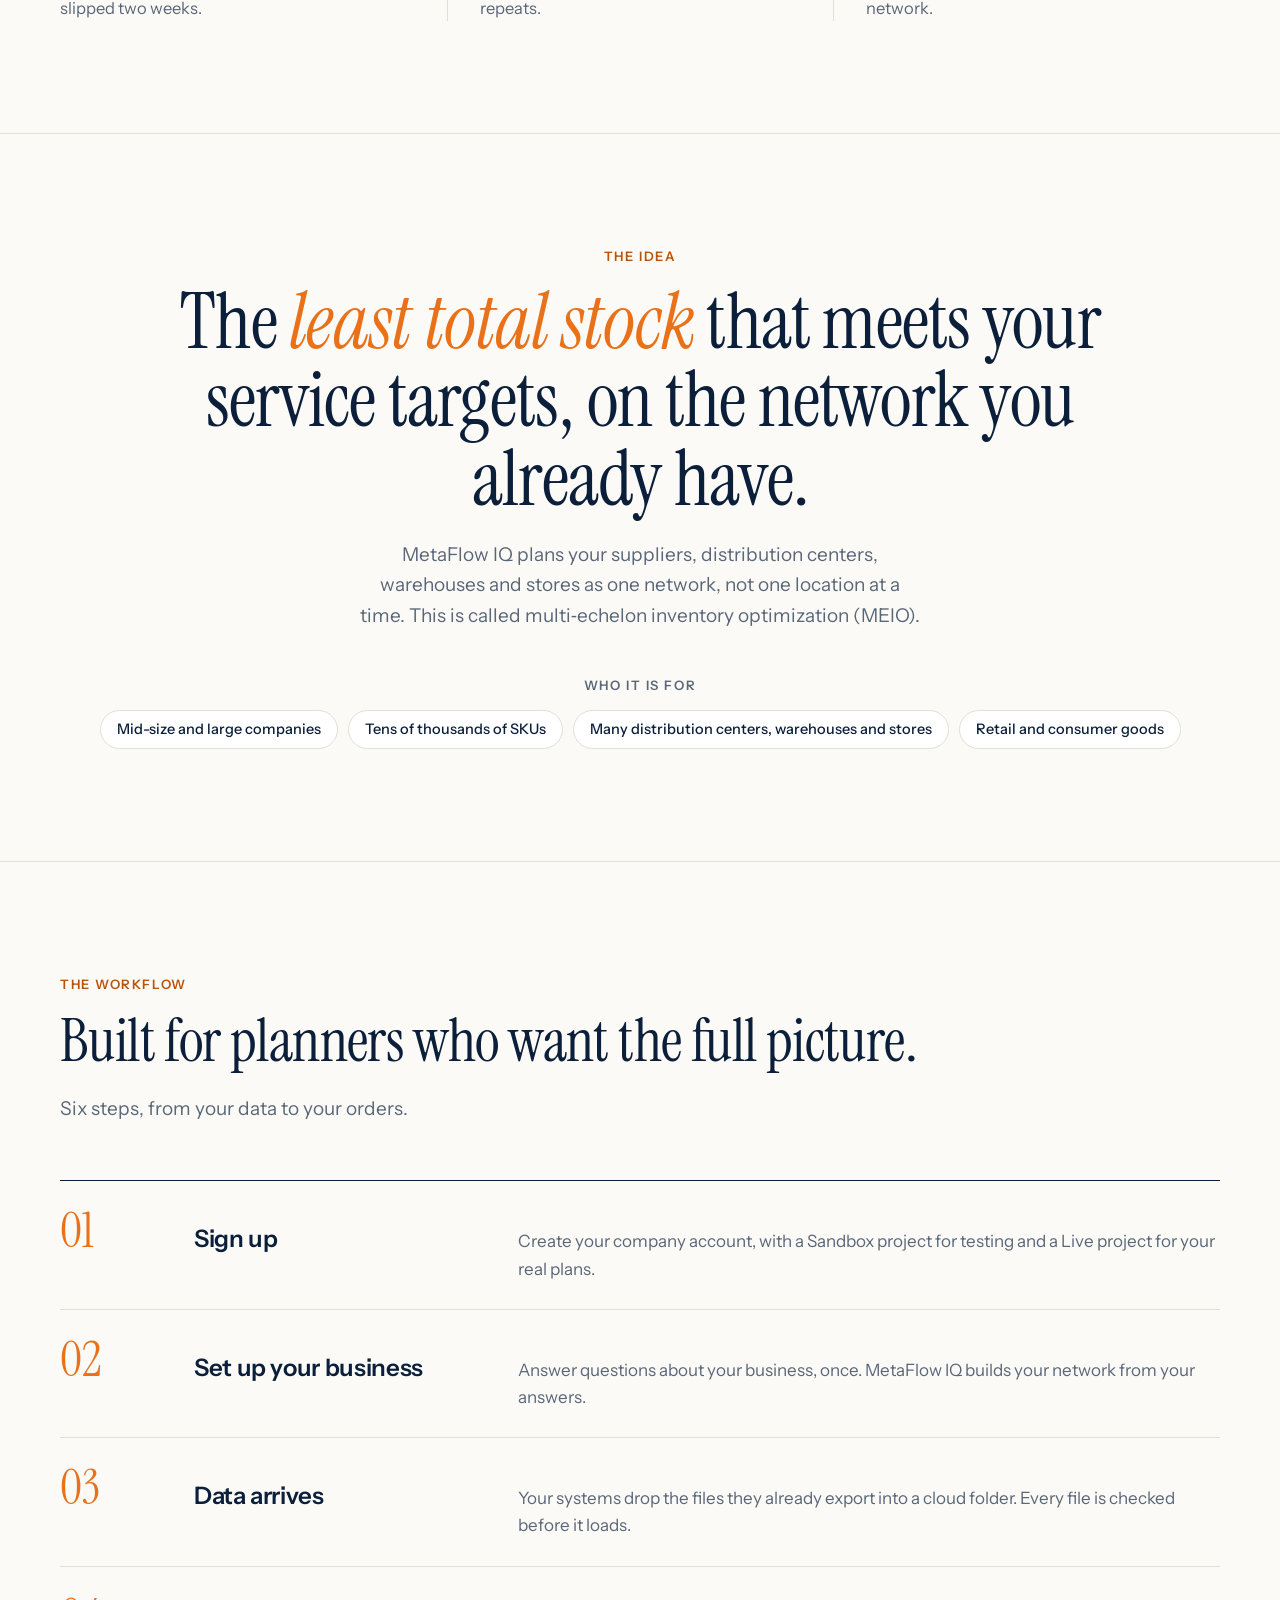
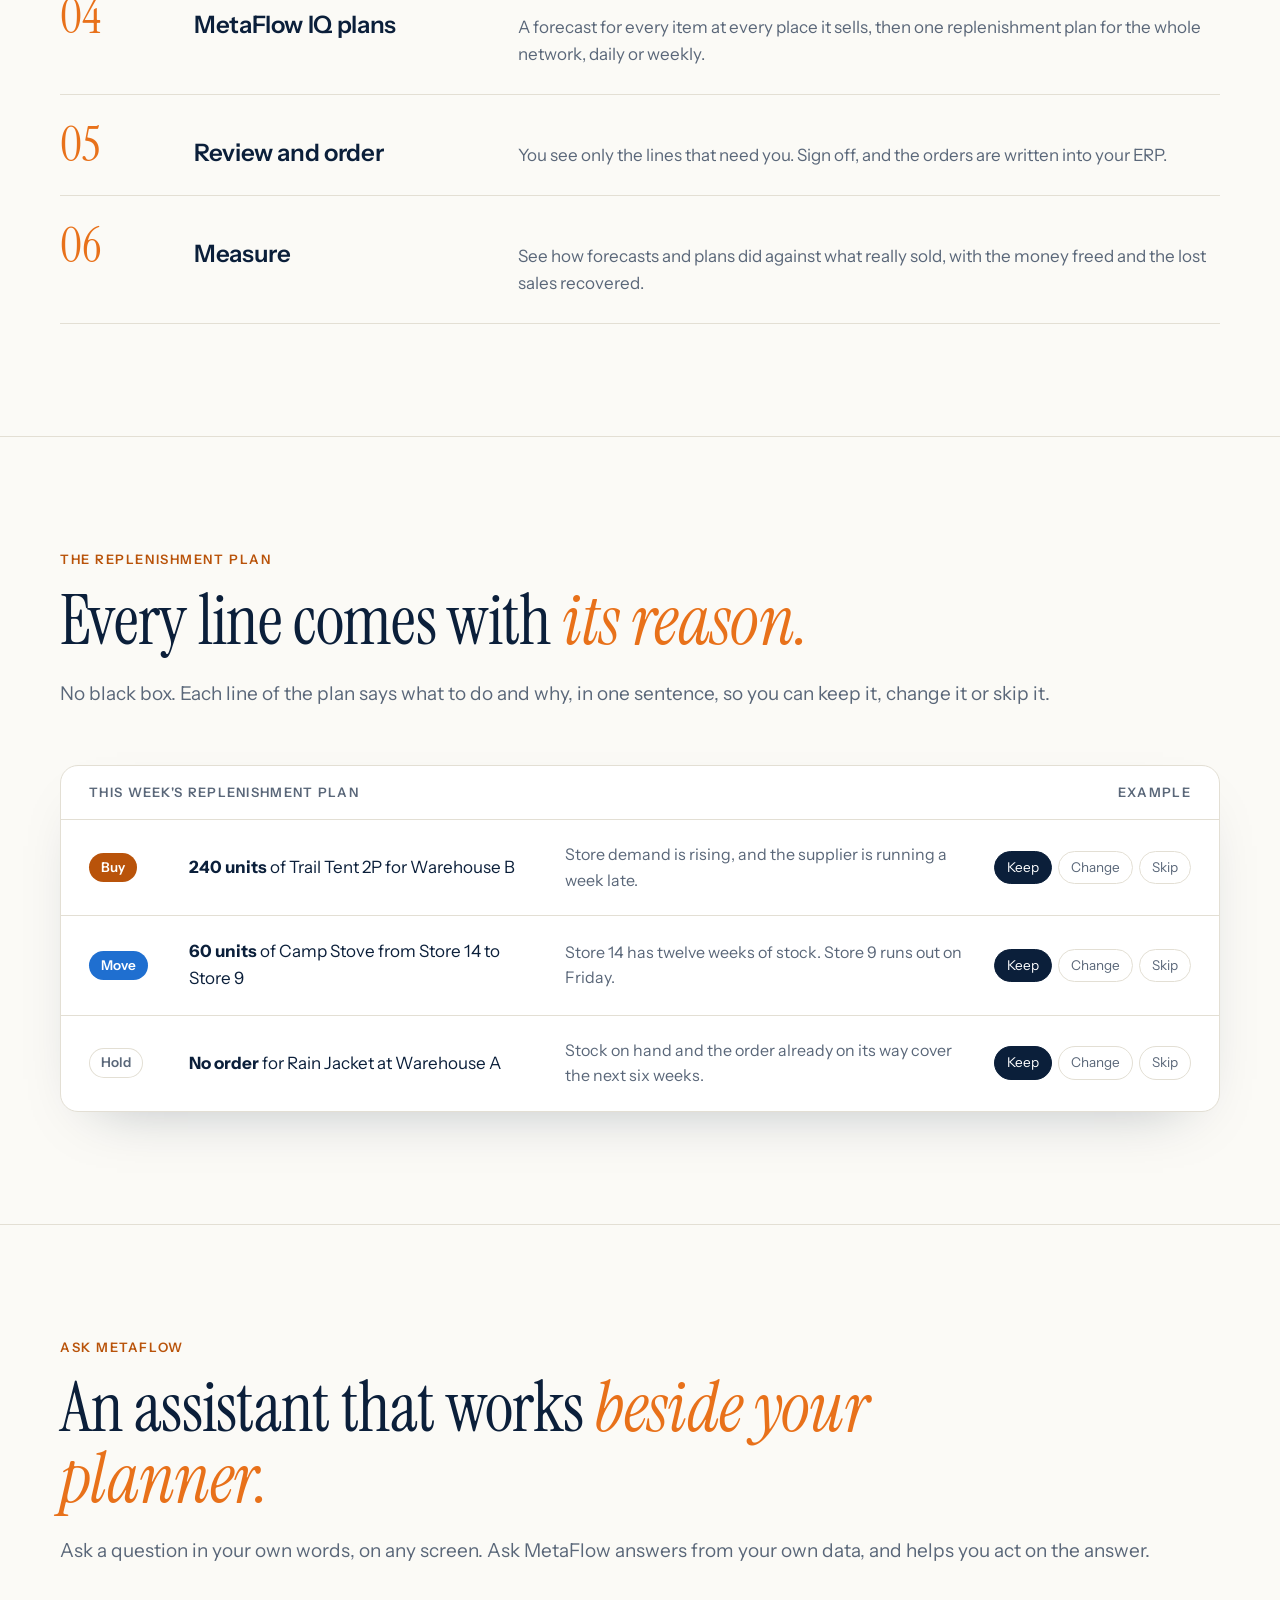
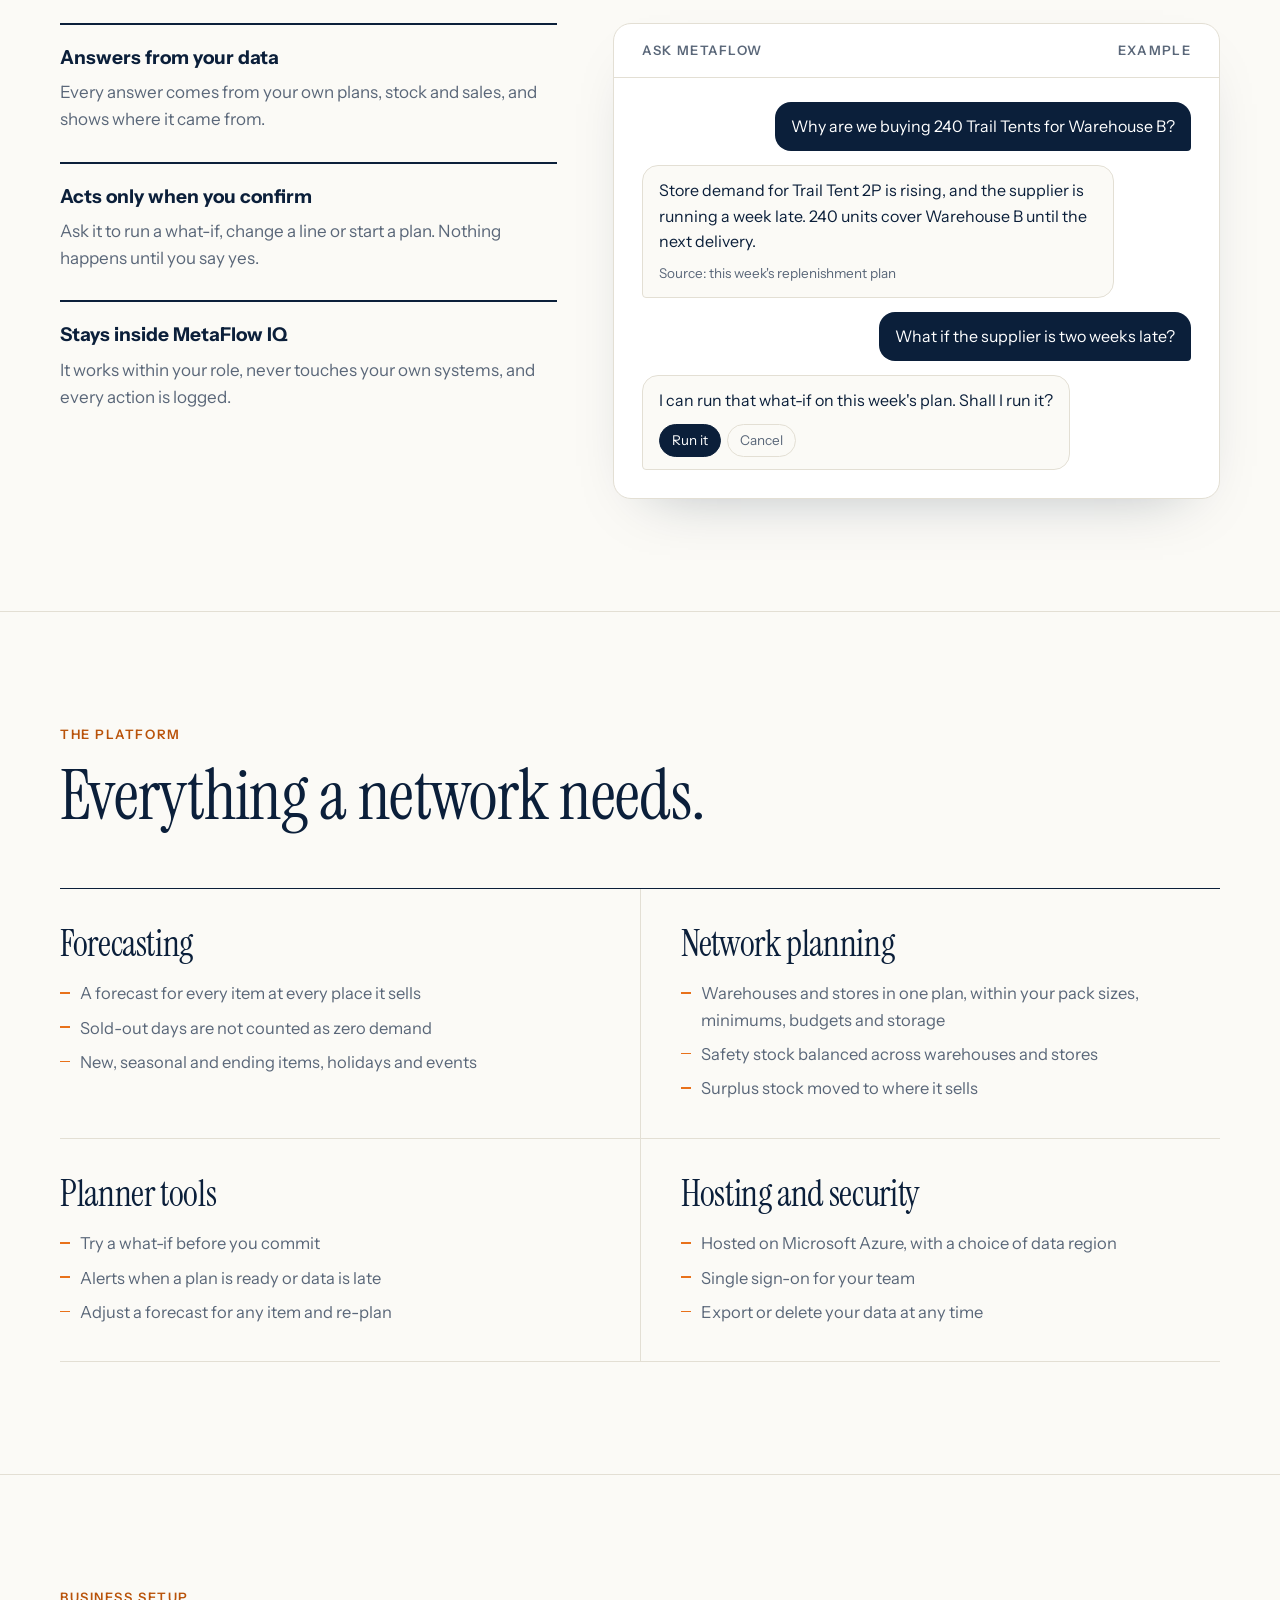
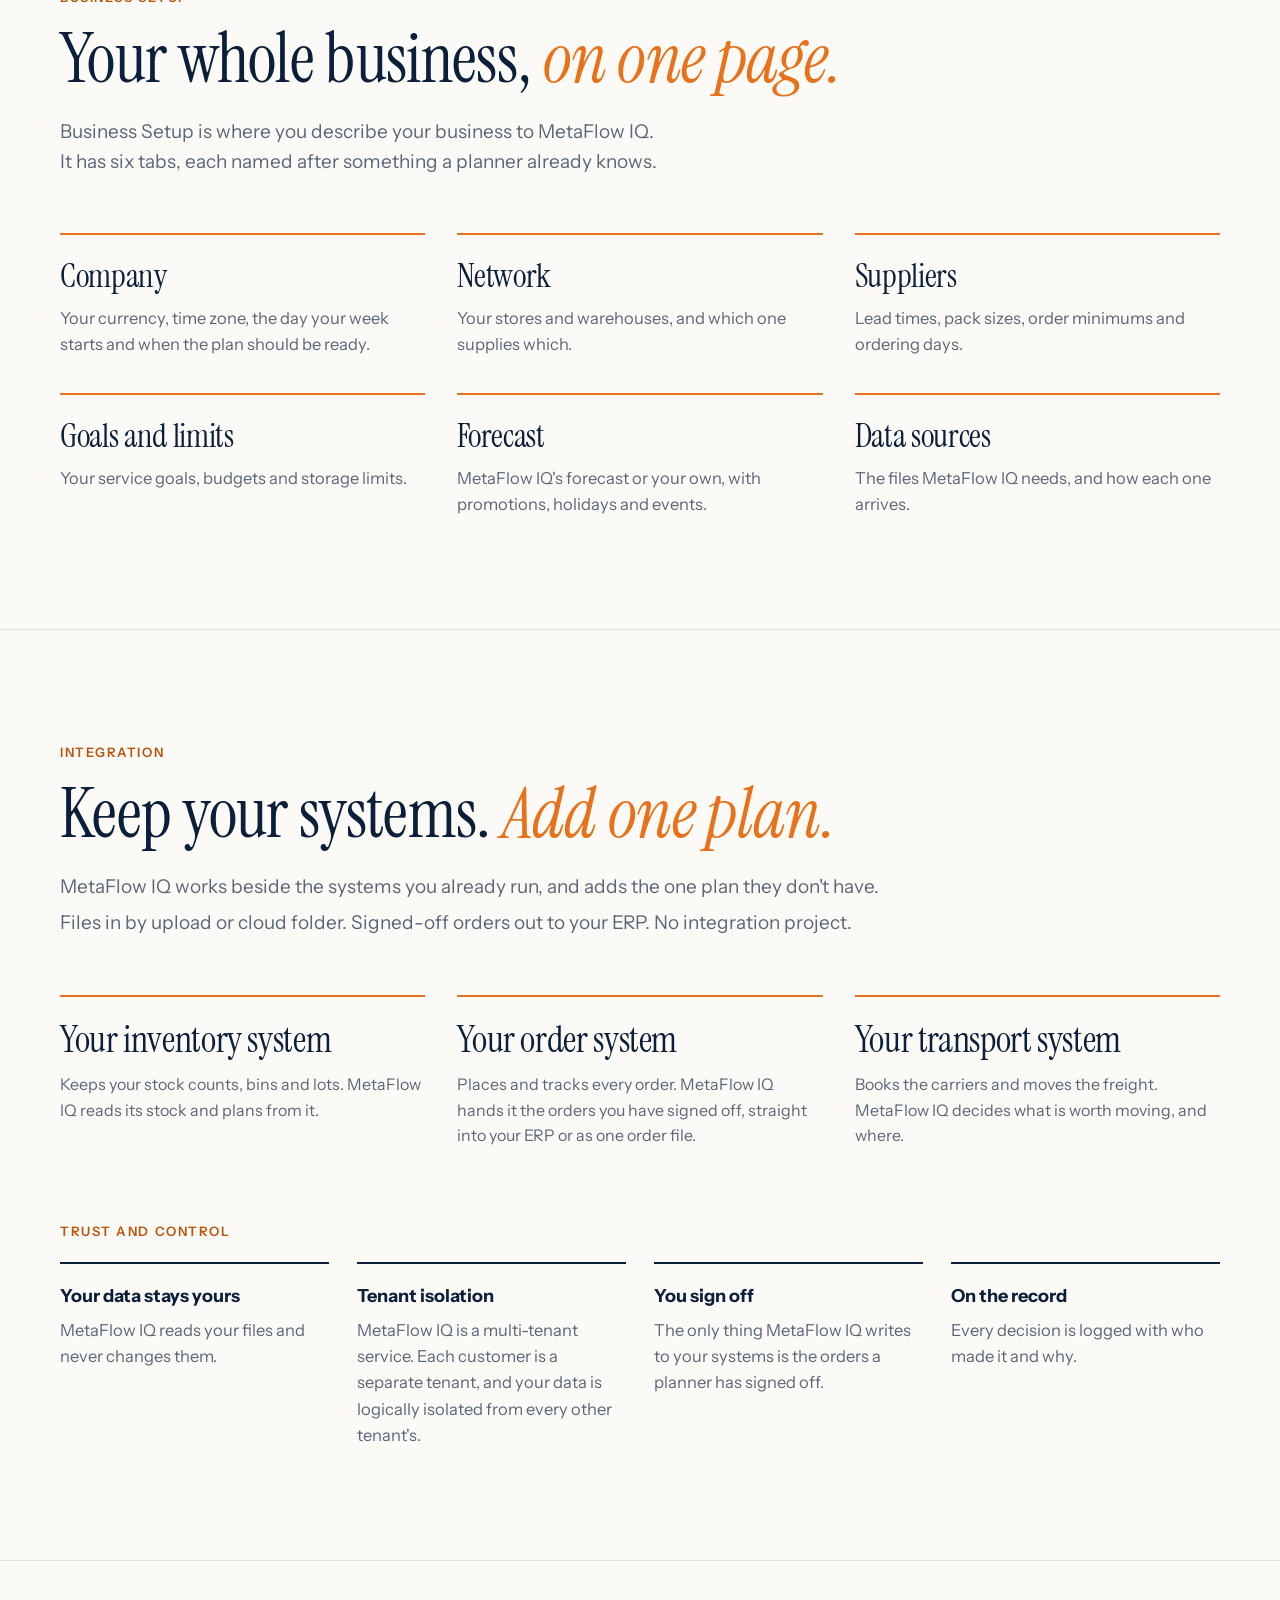
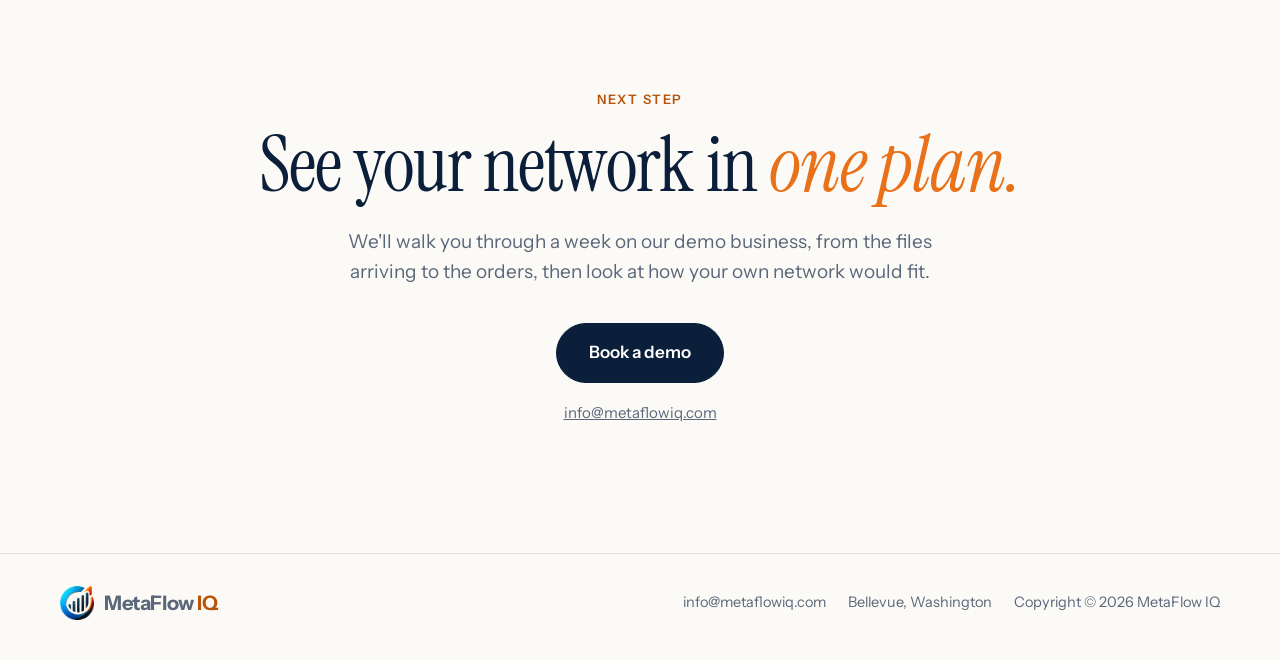
==== commit f983208b: "Add files via upload" ====
--- a/index.html
+++ b/index.html
@@ -284,6 +284,12 @@
     .msg .src { margin-top: 8px; font-size: 13.5px; color: var(--muted); }
     .msg .acts { margin-top: 10px; }
 
+    /* Setup */
+    .setup { list-style: none; padding: 0; display: grid; grid-template-columns: repeat(3, 1fr); gap: 36px 32px; margin-top: 56px; }
+    .setup li { padding-top: 22px; border-top: 2px solid var(--orange); }
+    .setup h3 { font-size: clamp(26px, 2.6vw, 34px); line-height: 1.12; }
+    .setup p { margin-top: 10px; font-size: 16.5px; color: var(--muted); }
+
     /* Works with your systems */
     .nots { display: grid; grid-template-columns: repeat(3, 1fr); gap: 32px; margin-top: 56px; }
 
@@ -339,6 +345,7 @@
       .acts { margin-top: 4px; }
       .pillar, .pillar:nth-child(even) { padding: 30px 0; border-left: 0; }
       .trust { grid-template-columns: 1fr 1fr; }
+      .setup { grid-template-columns: 1fr 1fr; }
     }
 
     @media (max-width: 640px) {
@@ -351,6 +358,7 @@
       .net { margin-top: 44px; }
       .net text { display: none; }
       .trust { grid-template-columns: 1fr; }
+      .setup { grid-template-columns: 1fr; }
       .closing { padding: 88px 0; }
     }
 
@@ -518,7 +526,7 @@
           <li>
             <span class="num" aria-hidden="true">02</span>
             <h3>Set up your business</h3>
-            <p>Answer a short set of questions about your business, once. MetaFlow IQ builds your network and your data templates from your answers.</p>
+            <p>Answer questions about your business, once. MetaFlow IQ builds your network from your answers.</p>
           </li>
           <li>
             <span class="num" aria-hidden="true">03</span>
@@ -644,6 +652,22 @@
       </div>
     </section>
 
+    <section class="band" id="setup" aria-labelledby="setup-title">
+      <div class="wrap">
+        <p class="label">Business Setup</p>
+        <h2 class="serif" id="setup-title">Your whole business, <em>on one page.</em></h2>
+        <p class="intro">Business Setup is where you describe your business to MetaFlow IQ. It has six tabs, each named after something a planner already knows.</p>
+        <ul class="setup">
+          <li><h3 class="serif">Company</h3><p>Your currency, time zone, the day your week starts and when the plan should be ready.</p></li>
+          <li><h3 class="serif">Network</h3><p>Your stores and warehouses, and which one supplies which.</p></li>
+          <li><h3 class="serif">Suppliers</h3><p>Lead times, pack sizes, order minimums and ordering days.</p></li>
+          <li><h3 class="serif">Goals and limits</h3><p>Your service goals, budgets and storage limits.</p></li>
+          <li><h3 class="serif">Forecast</h3><p>MetaFlow IQ's forecast or your own, with promotions, holidays and events.</p></li>
+          <li><h3 class="serif">Data sources</h3><p>The files MetaFlow IQ needs, and how each one arrives.</p></li>
+        </ul>
+      </div>
+    </section>
+
     <section class="band" id="scope" aria-labelledby="scope-title">
       <div class="wrap">
         <p class="label">Integration</p>
@@ -668,7 +692,7 @@
         <p class="label trust-label">Trust and control</p>
         <ul class="trust">
           <li><strong>Your data stays yours</strong>MetaFlow IQ reads your files and never changes them.</li>
-          <li><strong>Kept separate</strong>Each customer's data is stored apart from every other customer's.</li>
+          <li><strong>Tenant isolation</strong>MetaFlow IQ is a multi-tenant service. Each customer is a separate tenant, and your data is logically isolated from every other tenant's.</li>
           <li><strong>You sign off</strong>The only thing MetaFlow IQ writes to your systems is the orders a planner has signed off.</li>
           <li><strong>On the record</strong>Every decision is logged with who made it and why.</li>
         </ul>
@@ -681,7 +705,6 @@
         <h2 class="serif" id="demo-title">See your network in <em>one plan.</em></h2>
         <p class="intro">We'll walk you through a week on our demo business, from the files arriving to the orders, then look at how your own network would fit.</p>
         <a class="btn" href="mailto:info@metaflowiq.com?subject=MetaFlow%20IQ%20demo&amp;body=Hello%2C%0A%0AI%20would%20like%20to%20see%20a%20demo%20of%20MetaFlow%20IQ.%0A%0ACompany%3A%0ANumber%20of%20warehouses%20and%20stores%3A%0AGood%20days%20and%20times%3A%0A%0AThank%20you">Book a demo</a>
-        <p class="reply">Tell us a little about your network.</p>
         <a class="mail" href="mailto:info@metaflowiq.com">info@metaflowiq.com</a>
       </div>
     </section>
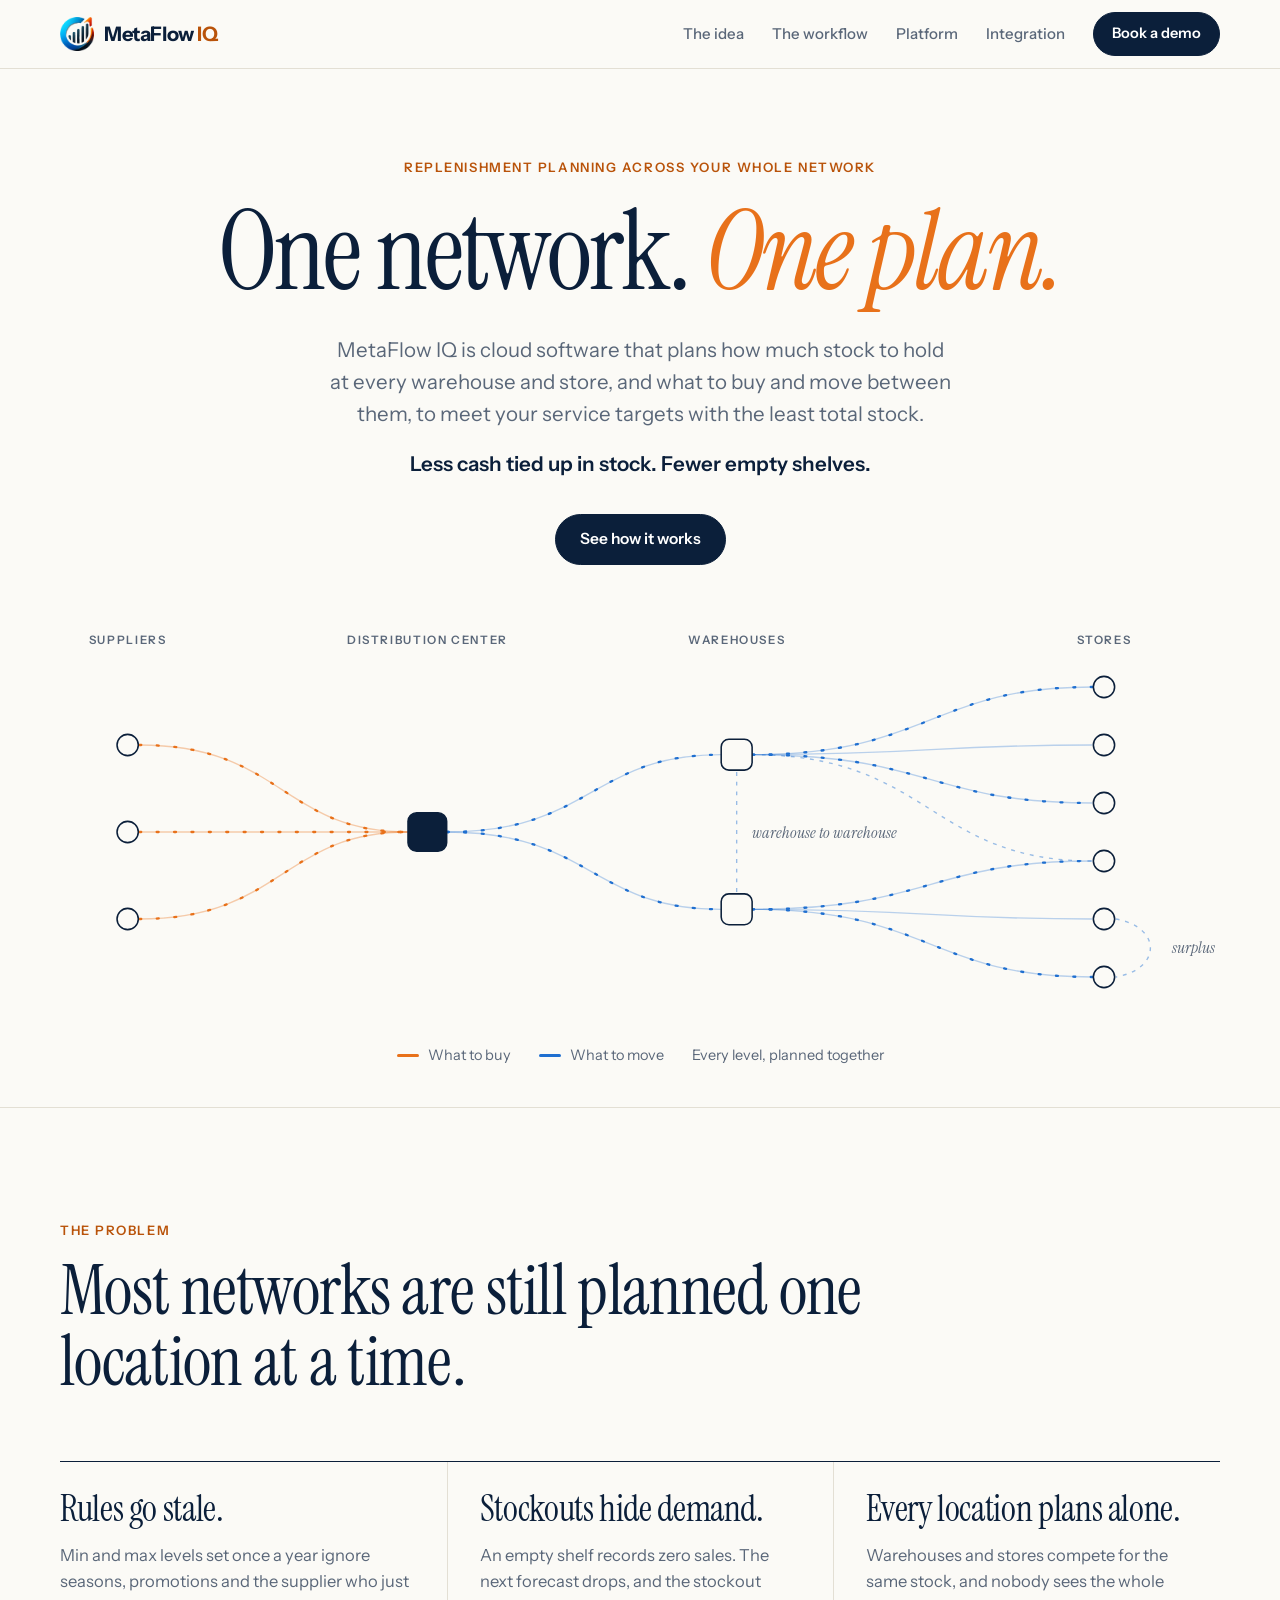
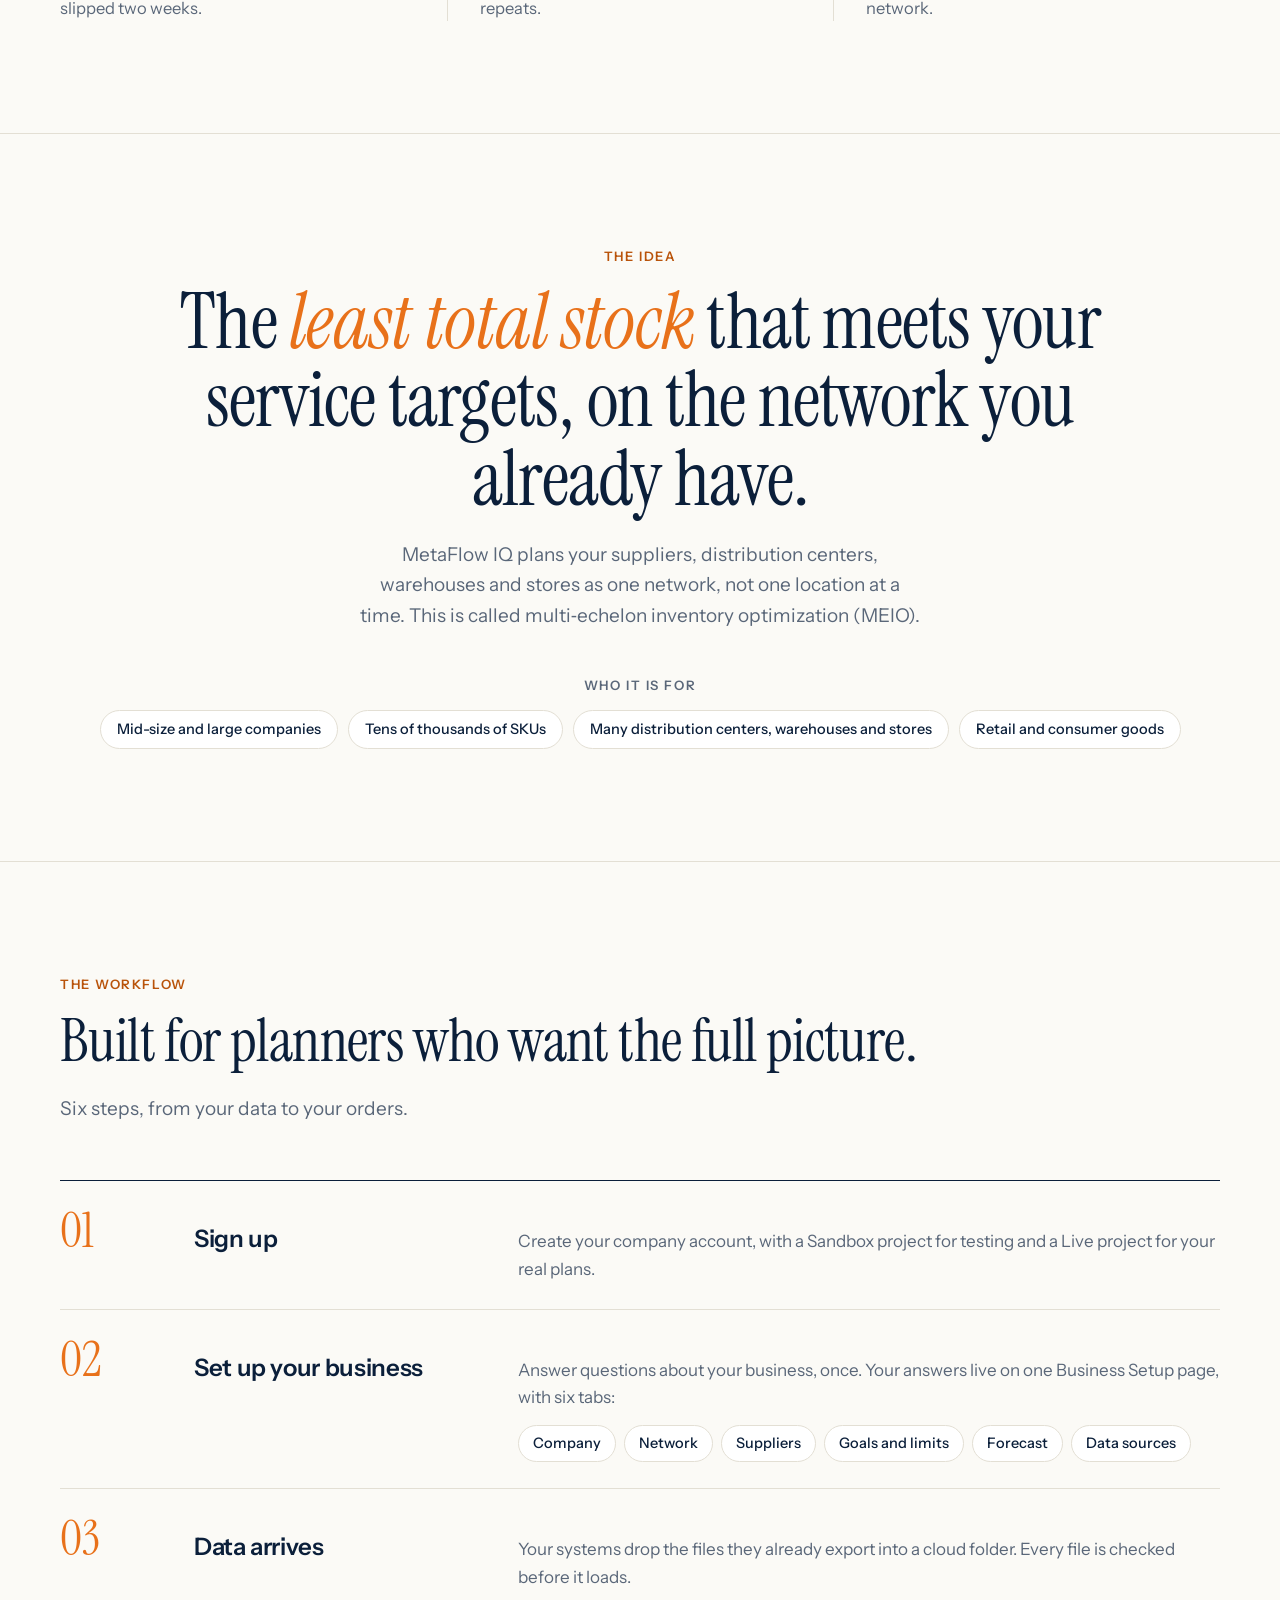
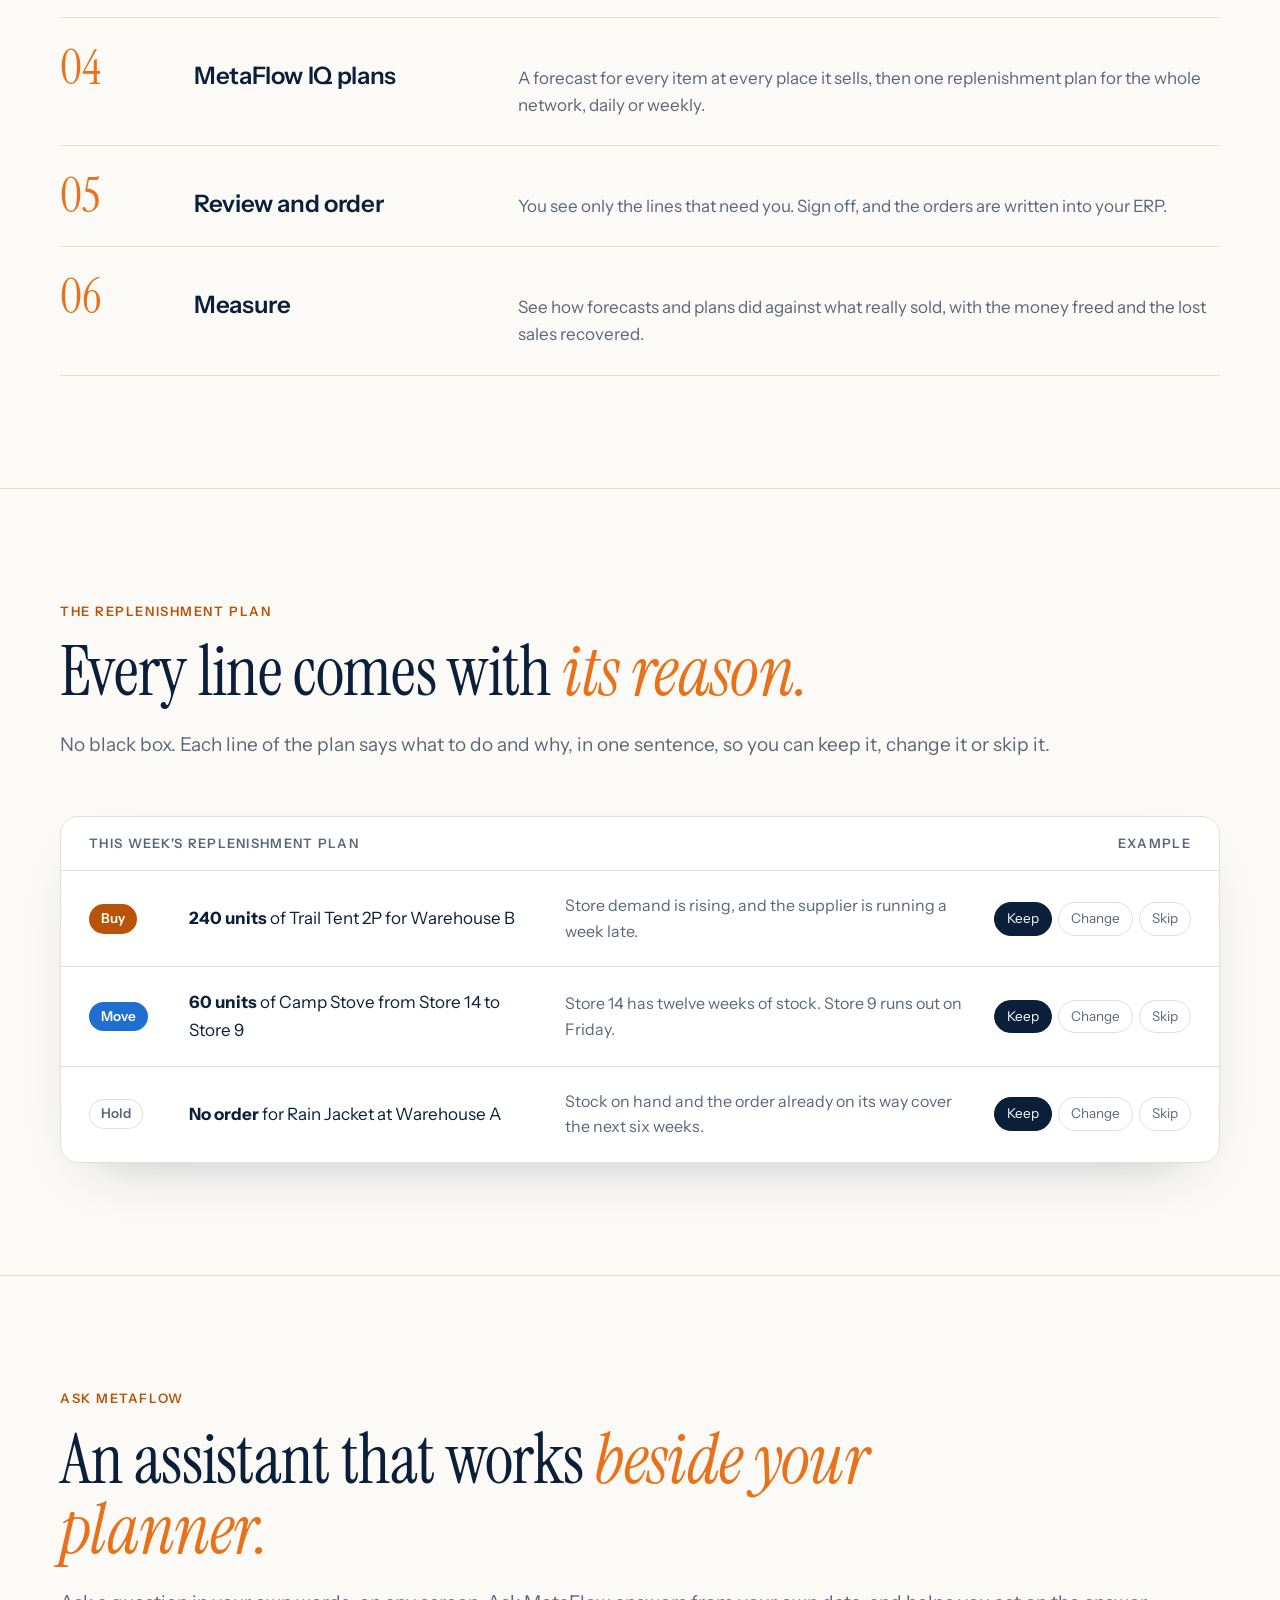
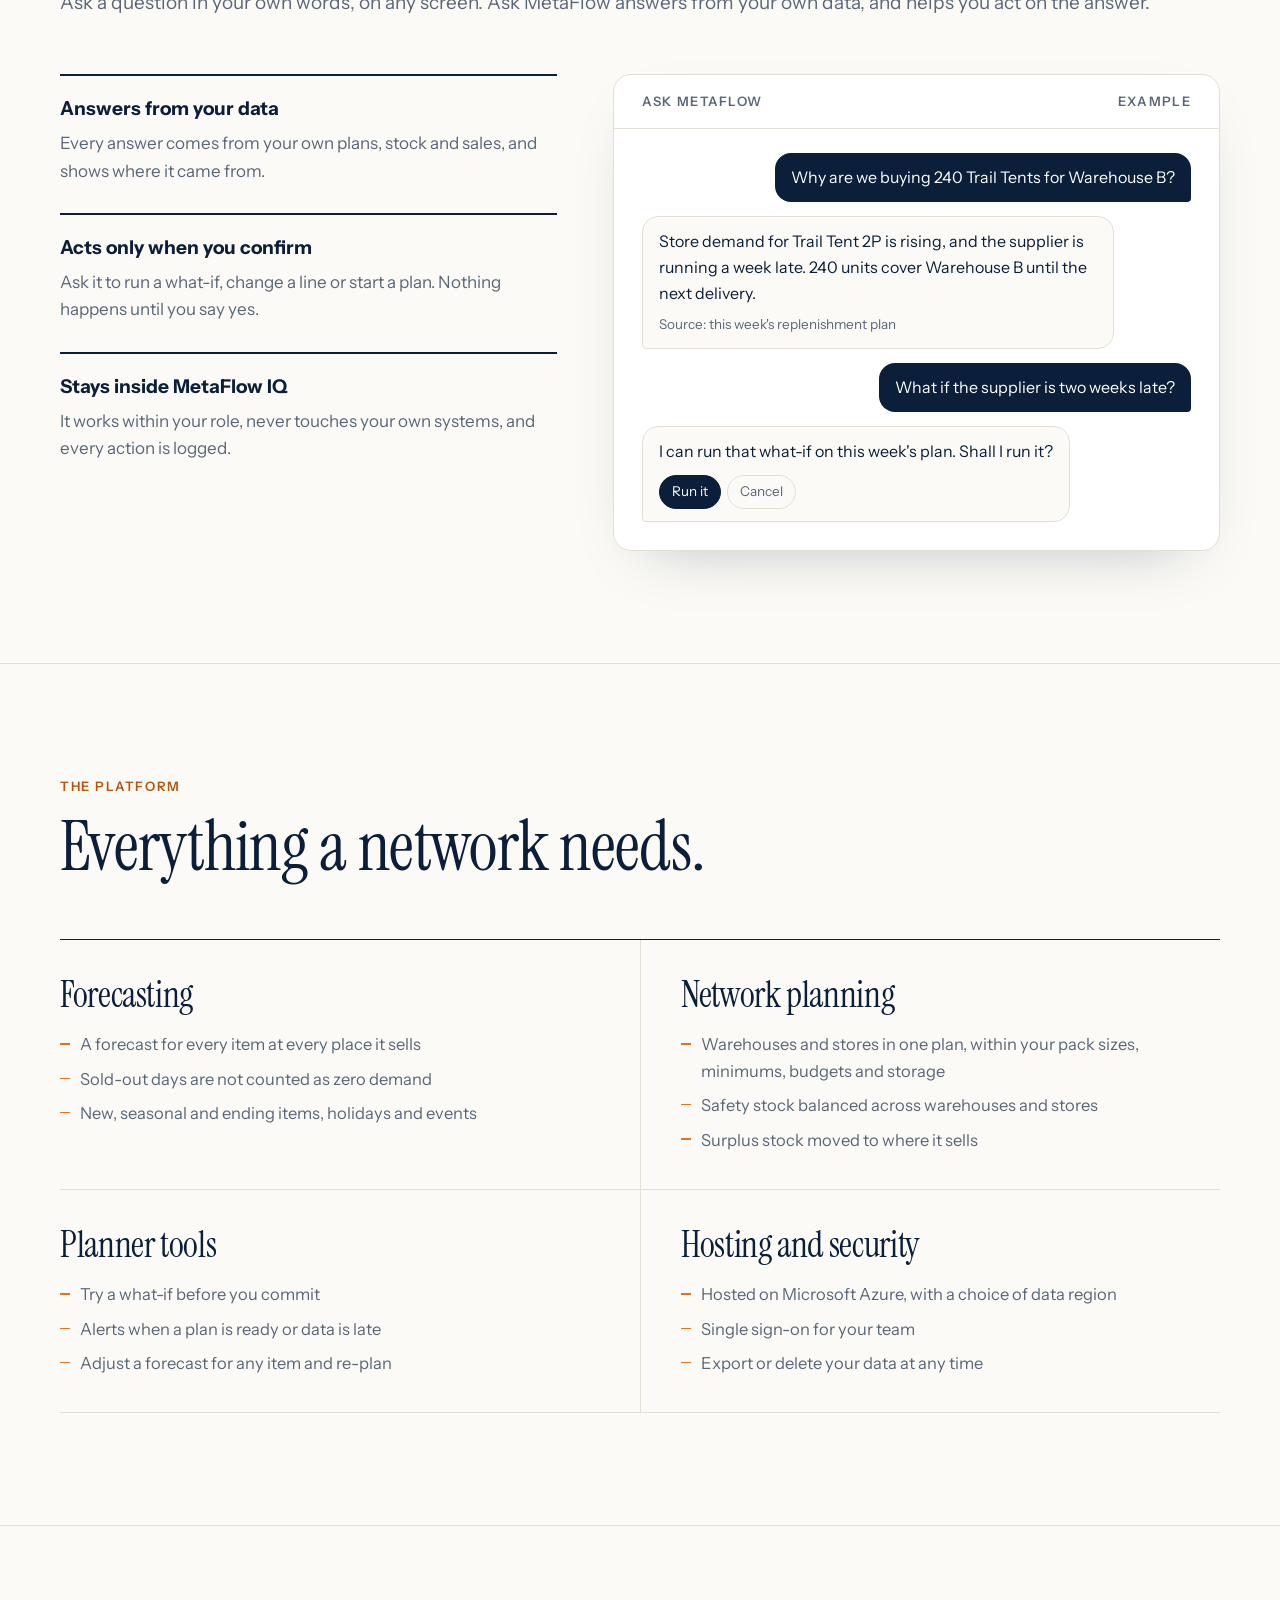
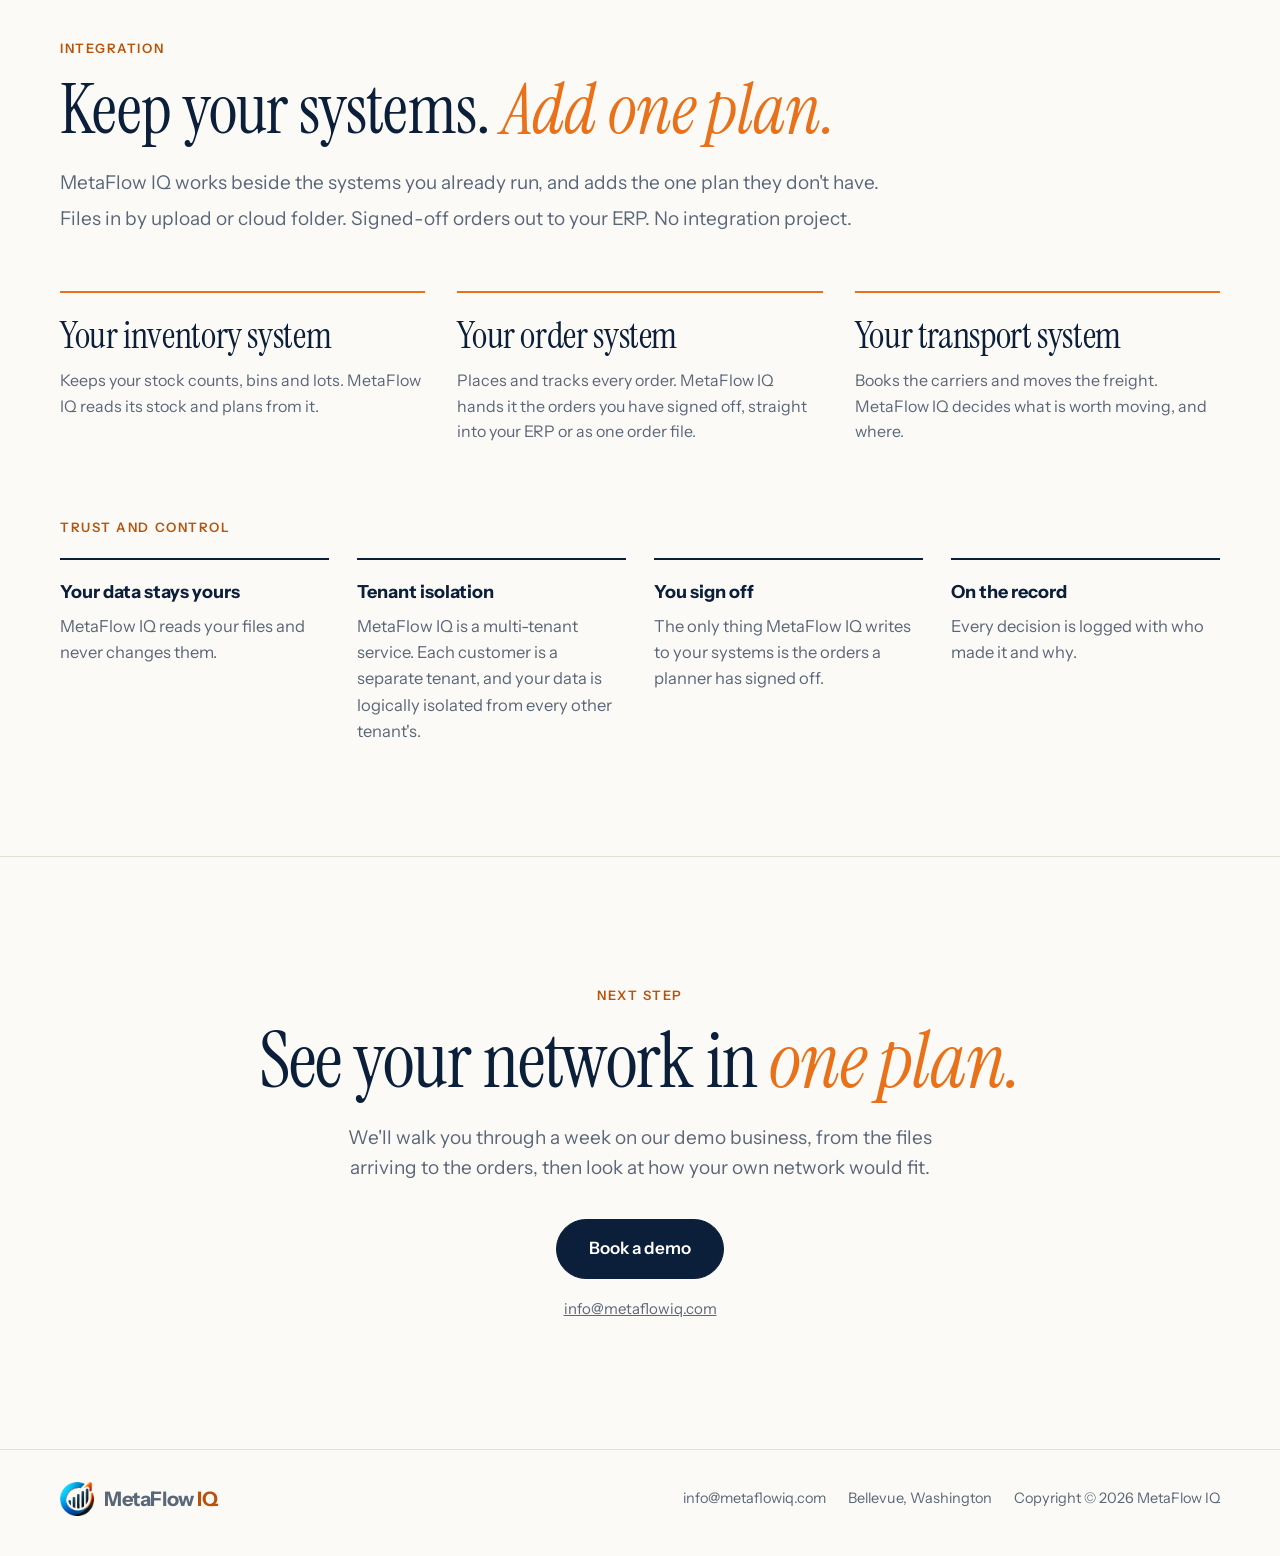
==== commit 99784018: "Add files via upload" ====
--- a/index.html
+++ b/index.html
@@ -244,6 +244,8 @@
     .week .num { font-family: var(--serif); font-size: 48px; line-height: 1; color: var(--orange); }
     .week h3 { font-size: 24px; font-weight: 600; letter-spacing: -0.015em; line-height: 1.2; }
     .week p { color: var(--muted); font-size: 17px; }
+    .week .tabs { display: flex; flex-wrap: wrap; gap: 8px; margin-top: 14px; }
+    .week .tabs span { padding: 6px 14px; border: 1px solid var(--line); border-radius: 999px; background: var(--white); font-size: 14.5px; font-weight: 500; color: var(--ink); }
 
     /* Pillars */
     .pillars { display: grid; grid-template-columns: 1fr 1fr; margin-top: 56px; border-top: 1px solid var(--ink); }
@@ -284,12 +286,6 @@
     .msg .src { margin-top: 8px; font-size: 13.5px; color: var(--muted); }
     .msg .acts { margin-top: 10px; }
 
-    /* Setup */
-    .setup { list-style: none; padding: 0; display: grid; grid-template-columns: repeat(3, 1fr); gap: 36px 32px; margin-top: 56px; }
-    .setup li { padding-top: 22px; border-top: 2px solid var(--orange); }
-    .setup h3 { font-size: clamp(26px, 2.6vw, 34px); line-height: 1.12; }
-    .setup p { margin-top: 10px; font-size: 16.5px; color: var(--muted); }
-
     /* Works with your systems */
     .nots { display: grid; grid-template-columns: repeat(3, 1fr); gap: 32px; margin-top: 56px; }
 
@@ -338,14 +334,13 @@
       .nots { gap: 28px; }
       .week li { grid-template-columns: 64px 1fr; gap: 6px 16px; }
       .week .num { font-size: 38px; grid-row: span 2; }
-      .week p { grid-column: 2; }
+      .week p, .week .body { grid-column: 2; }
       .pillars { grid-template-columns: 1fr; }
       .line { grid-template-columns: 1fr; padding: 20px; }
       .plan-head { padding: 14px 20px; }
       .acts { margin-top: 4px; }
       .pillar, .pillar:nth-child(even) { padding: 30px 0; border-left: 0; }
       .trust { grid-template-columns: 1fr 1fr; }
-      .setup { grid-template-columns: 1fr 1fr; }
     }
 
     @media (max-width: 640px) {
@@ -358,7 +353,6 @@
       .net { margin-top: 44px; }
       .net text { display: none; }
       .trust { grid-template-columns: 1fr; }
-      .setup { grid-template-columns: 1fr; }
       .closing { padding: 88px 0; }
     }
 
@@ -526,7 +520,10 @@
           <li>
             <span class="num" aria-hidden="true">02</span>
             <h3>Set up your business</h3>
-            <p>Answer questions about your business, once. MetaFlow IQ builds your network from your answers.</p>
+            <div class="body">
+              <p>Answer questions about your business, once. Your answers live on one Business Setup page, with six tabs:</p>
+              <p class="tabs"><span>Company</span><span>Network</span><span>Suppliers</span><span>Goals and limits</span><span>Forecast</span><span>Data sources</span></p>
+            </div>
           </li>
           <li>
             <span class="num" aria-hidden="true">03</span>
@@ -652,22 +649,6 @@
       </div>
     </section>
 
-    <section class="band" id="setup" aria-labelledby="setup-title">
-      <div class="wrap">
-        <p class="label">Business Setup</p>
-        <h2 class="serif" id="setup-title">Your whole business, <em>on one page.</em></h2>
-        <p class="intro">Business Setup is where you describe your business to MetaFlow IQ. It has six tabs, each named after something a planner already knows.</p>
-        <ul class="setup">
-          <li><h3 class="serif">Company</h3><p>Your currency, time zone, the day your week starts and when the plan should be ready.</p></li>
-          <li><h3 class="serif">Network</h3><p>Your stores and warehouses, and which one supplies which.</p></li>
-          <li><h3 class="serif">Suppliers</h3><p>Lead times, pack sizes, order minimums and ordering days.</p></li>
-          <li><h3 class="serif">Goals and limits</h3><p>Your service goals, budgets and storage limits.</p></li>
-          <li><h3 class="serif">Forecast</h3><p>MetaFlow IQ's forecast or your own, with promotions, holidays and events.</p></li>
-          <li><h3 class="serif">Data sources</h3><p>The files MetaFlow IQ needs, and how each one arrives.</p></li>
-        </ul>
-      </div>
-    </section>
-
     <section class="band" id="scope" aria-labelledby="scope-title">
       <div class="wrap">
         <p class="label">Integration</p>
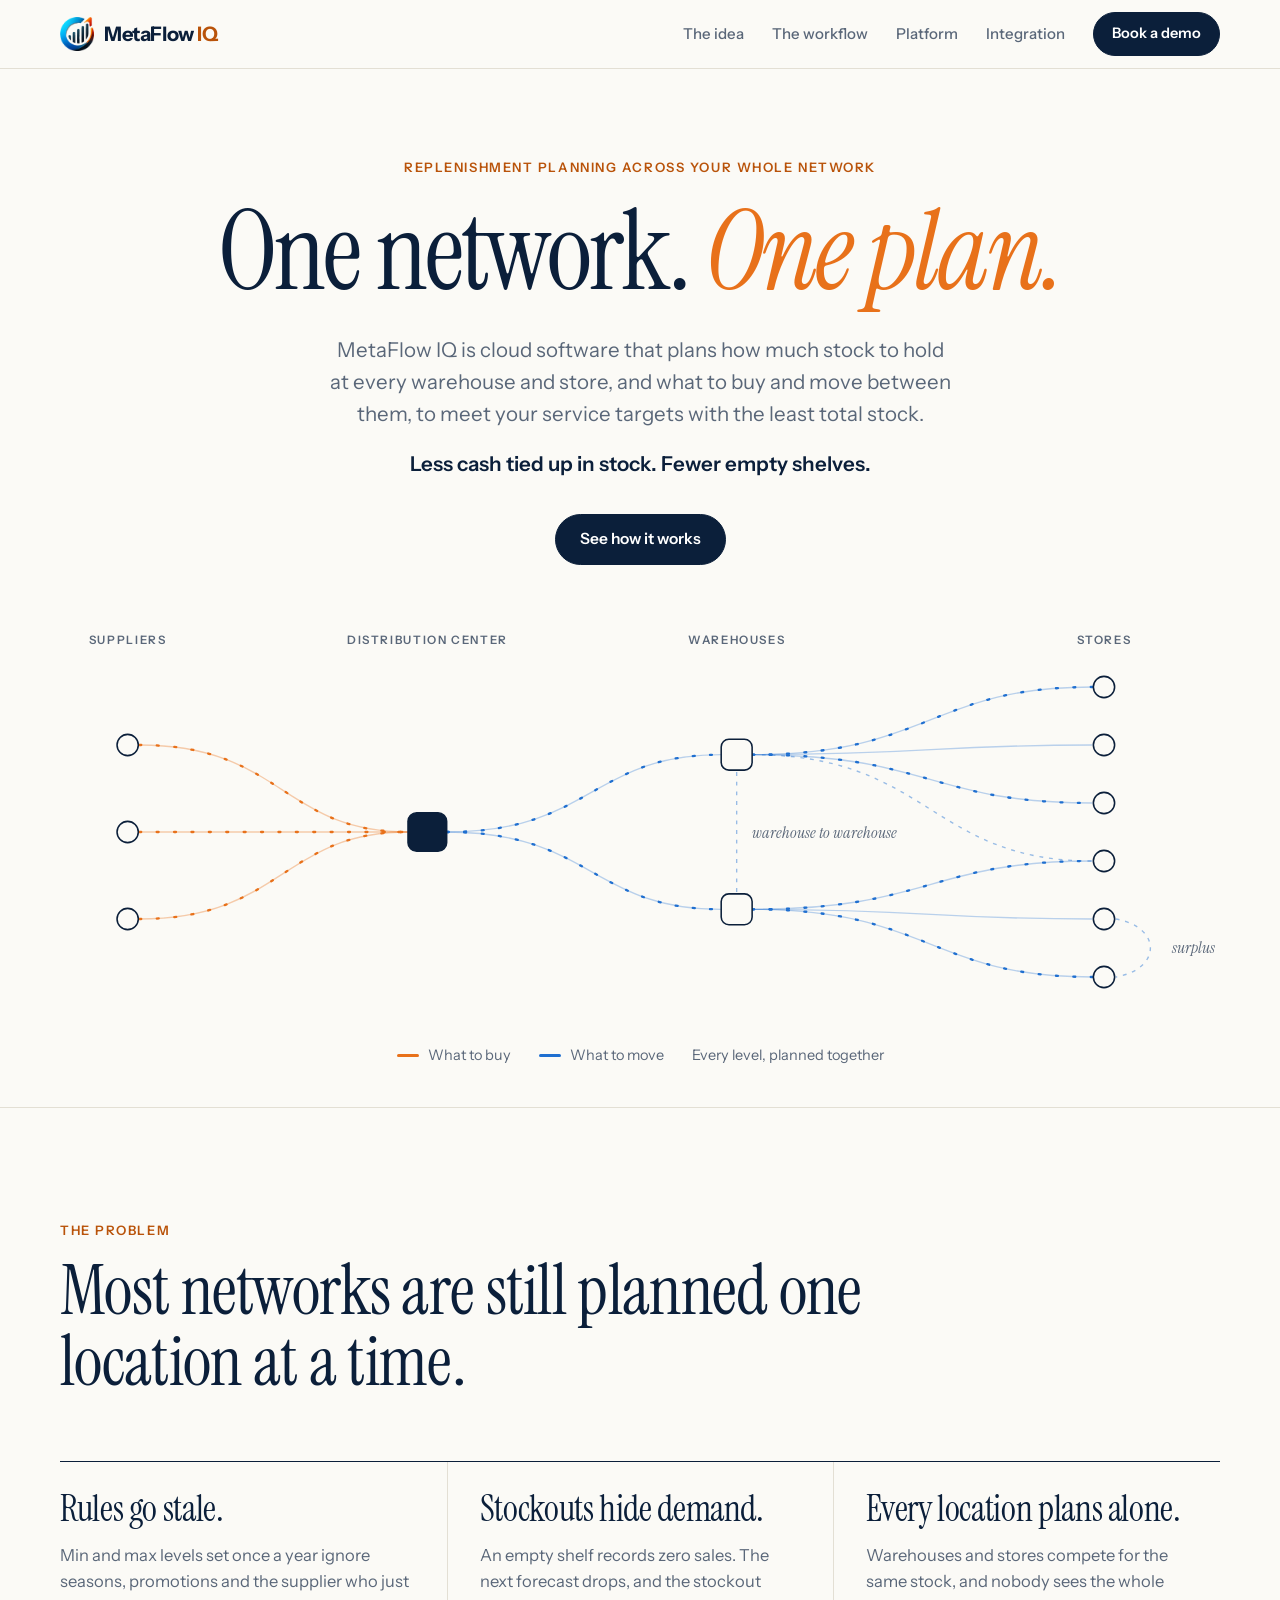
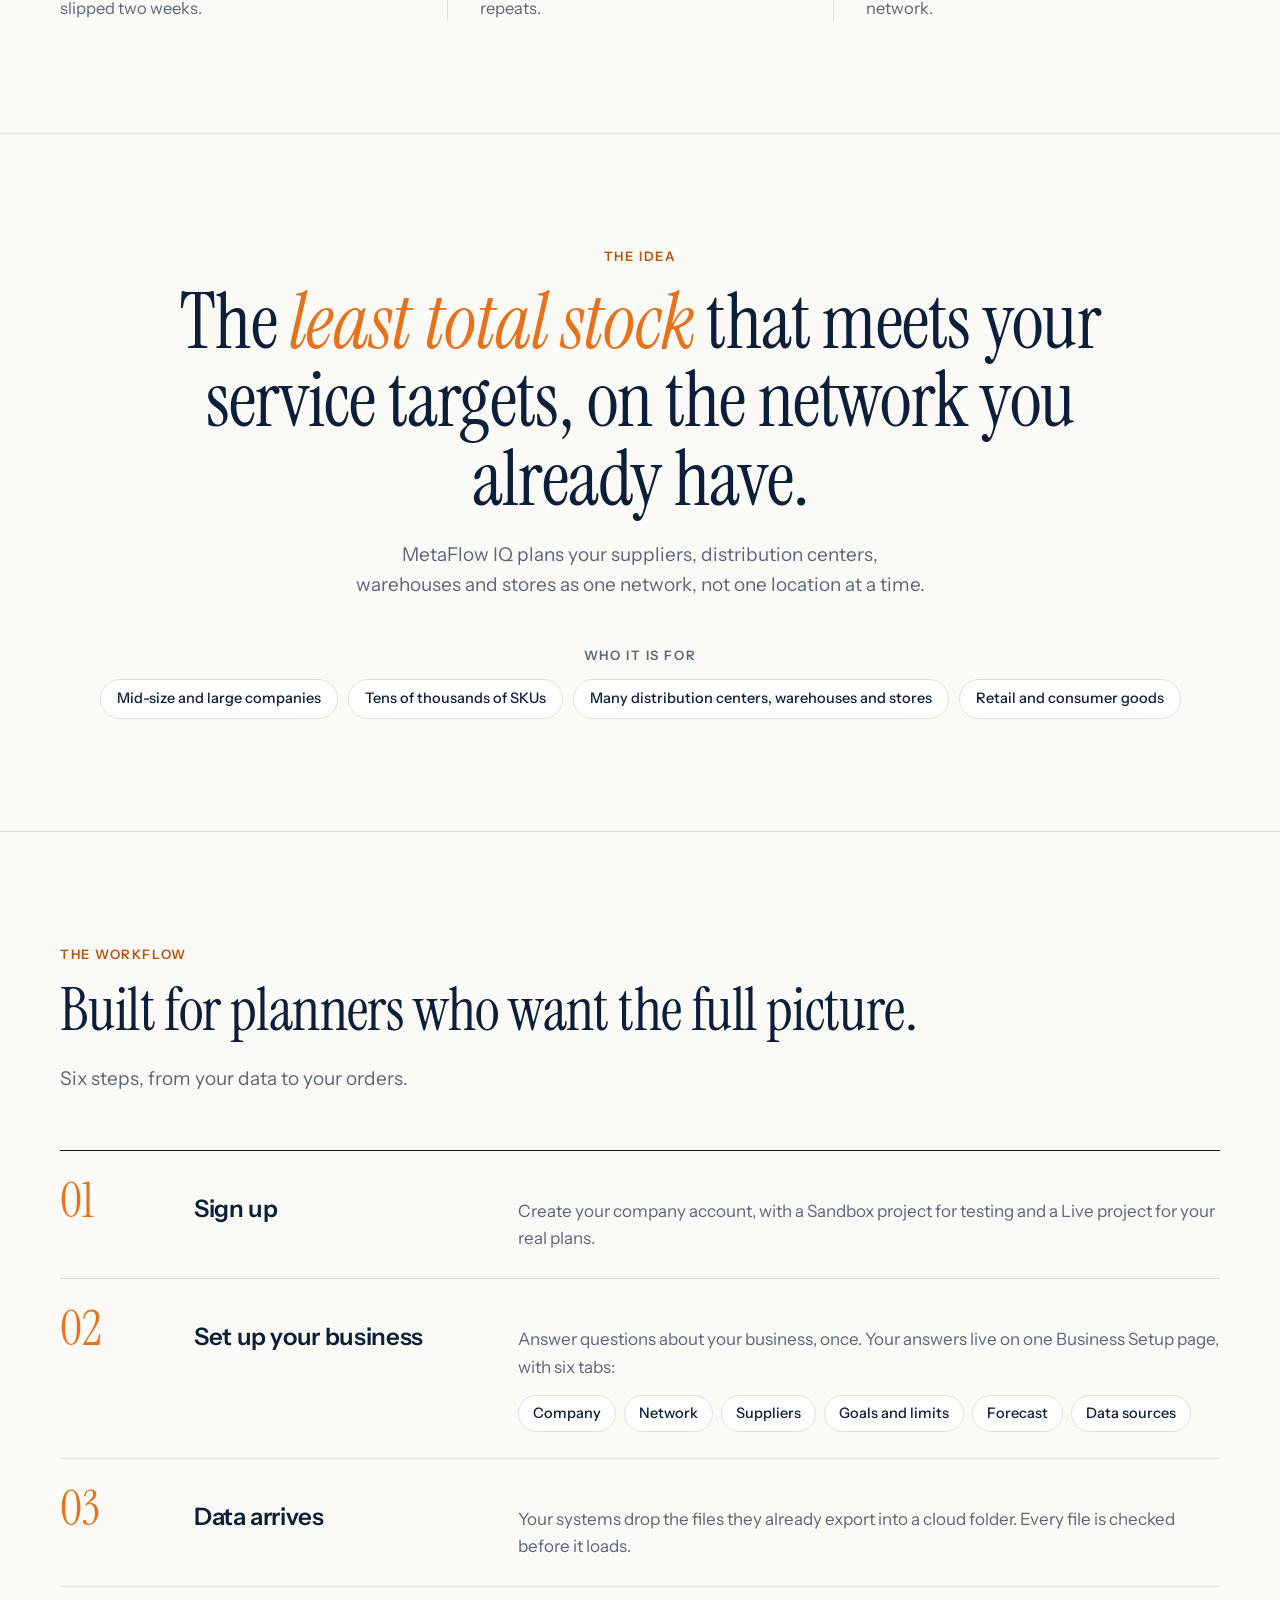
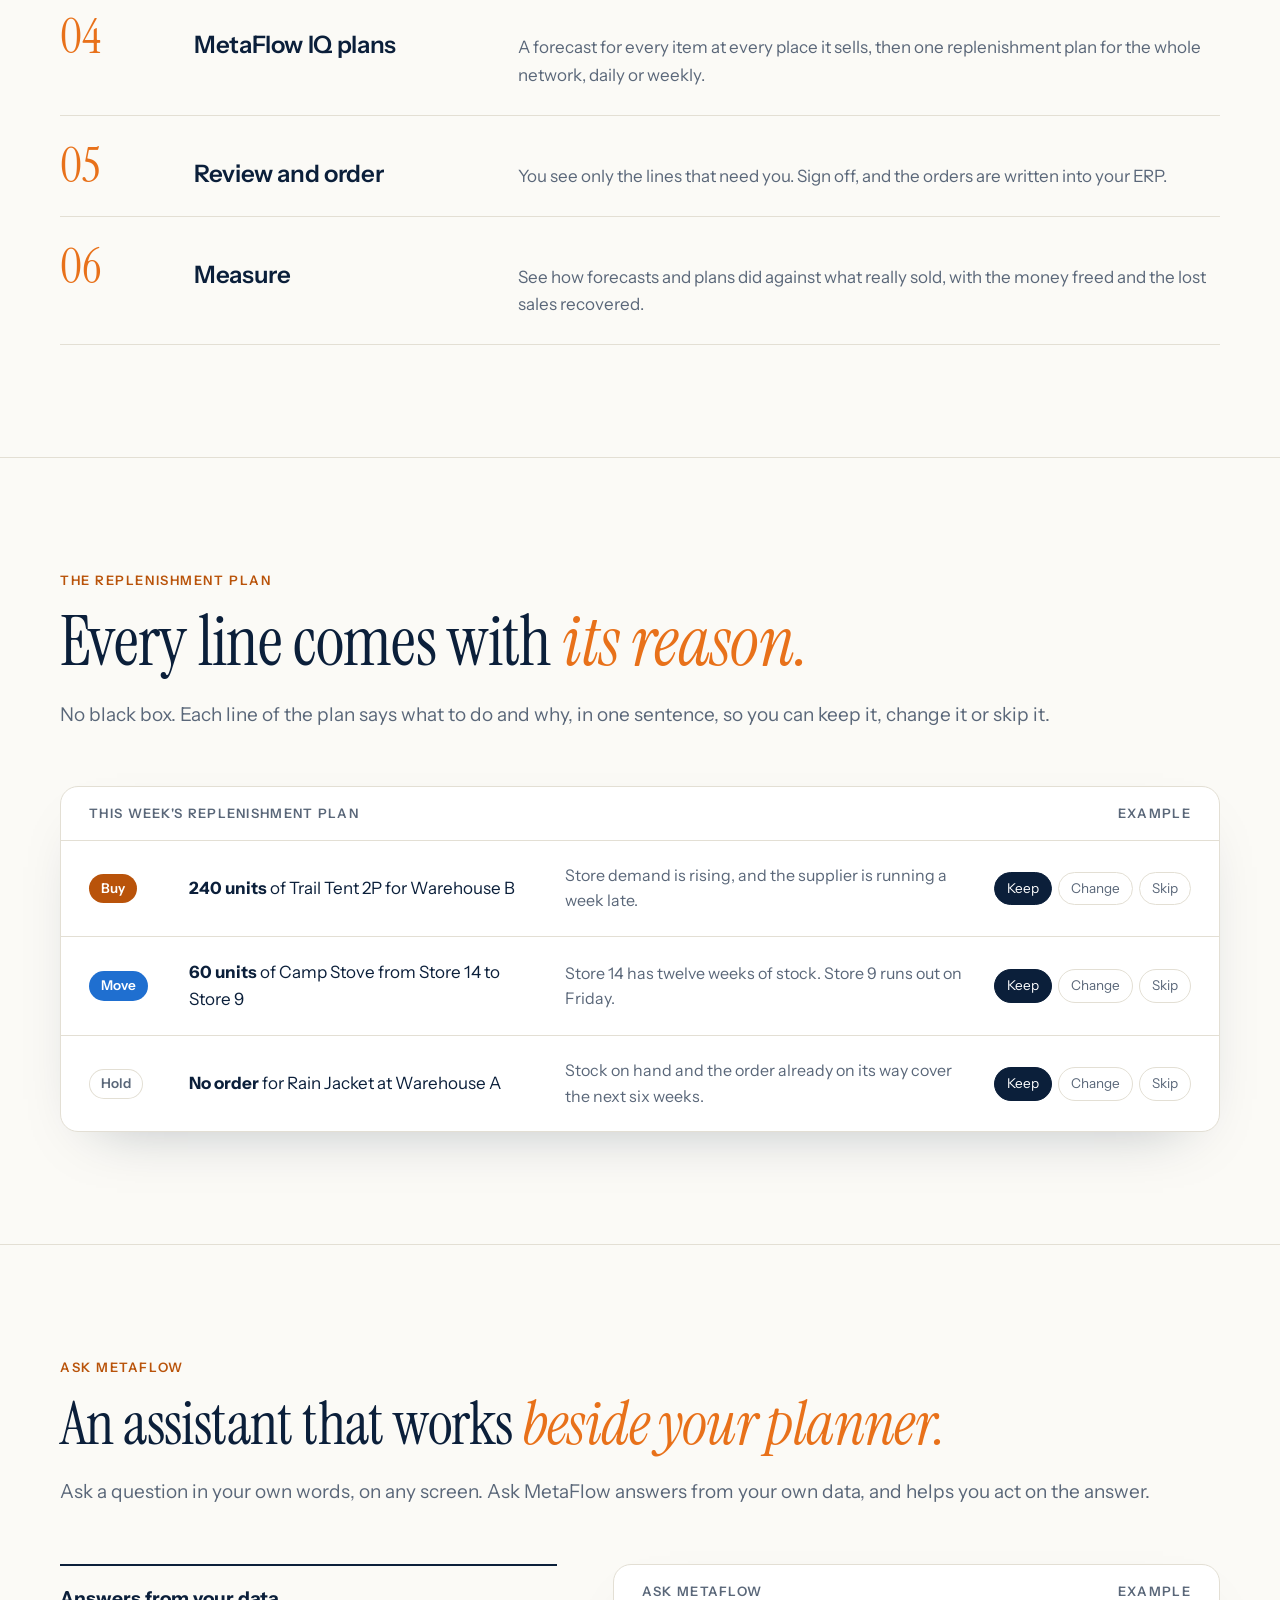
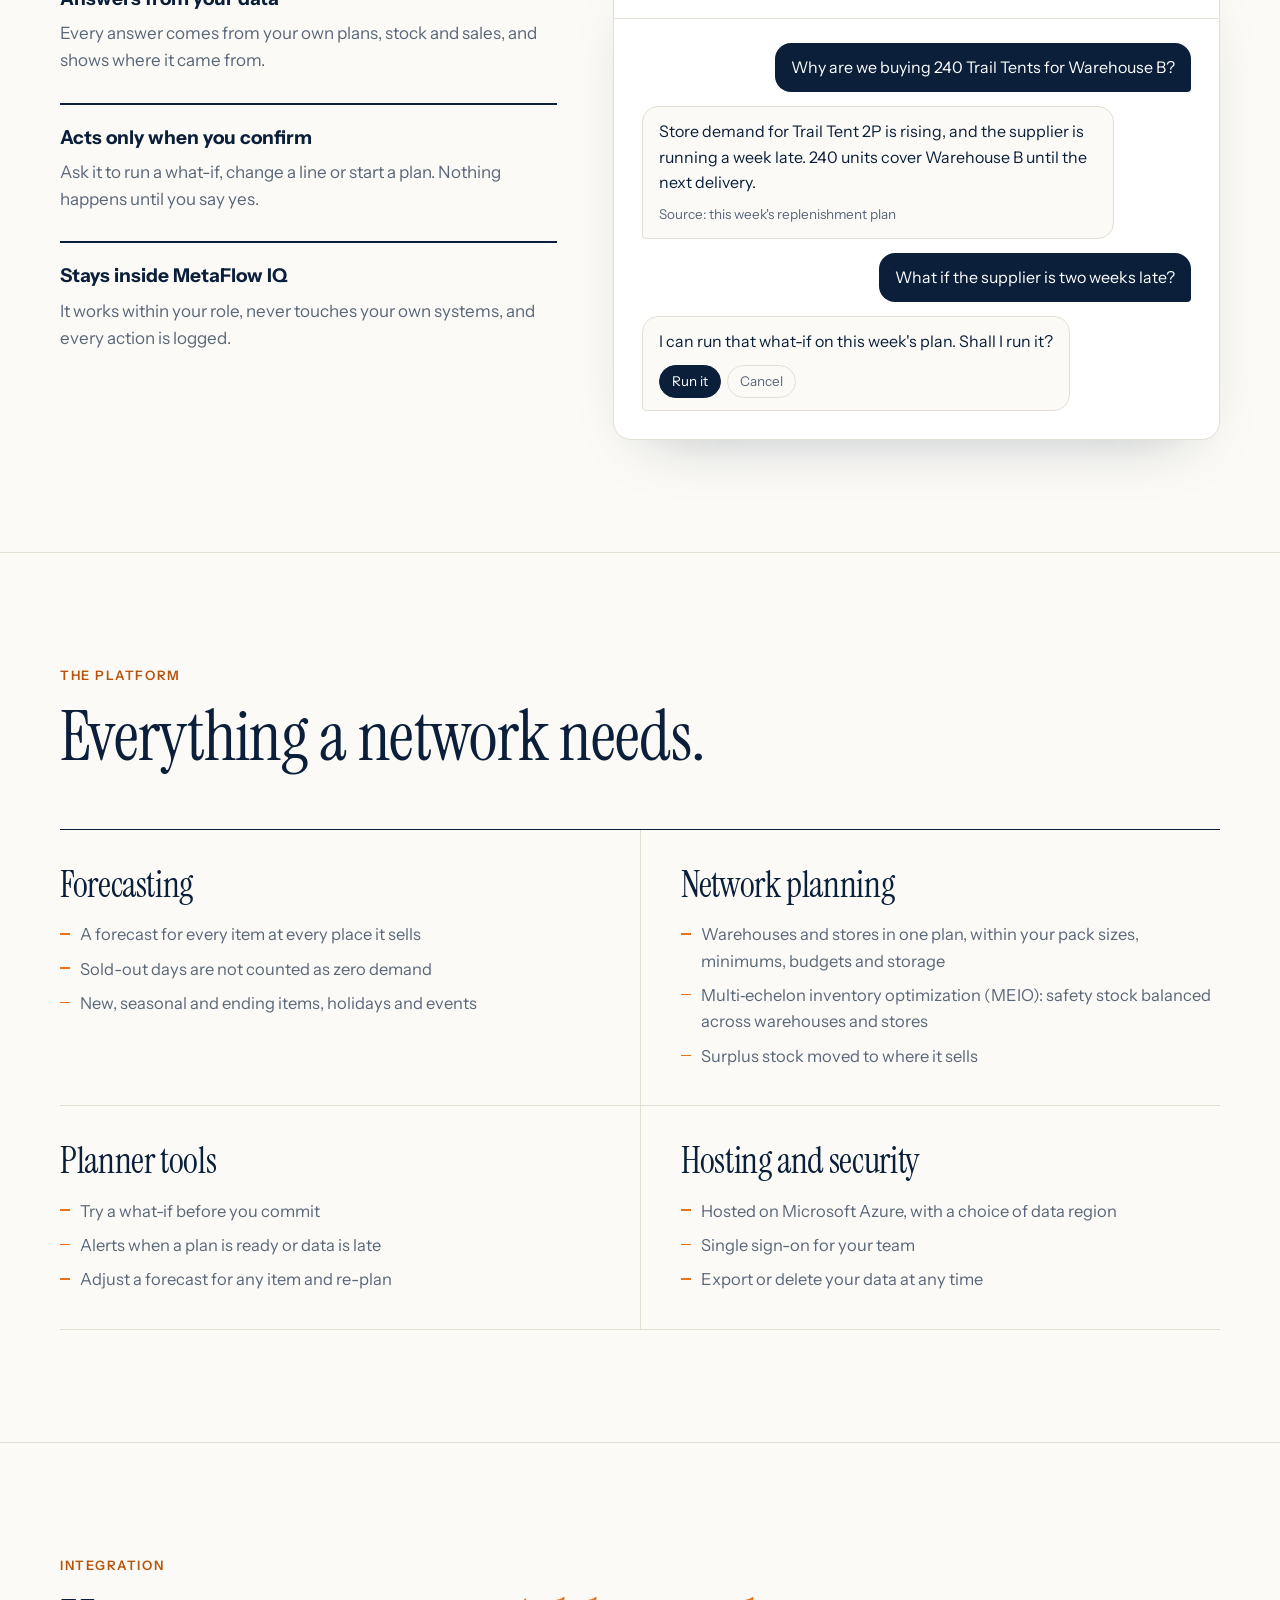
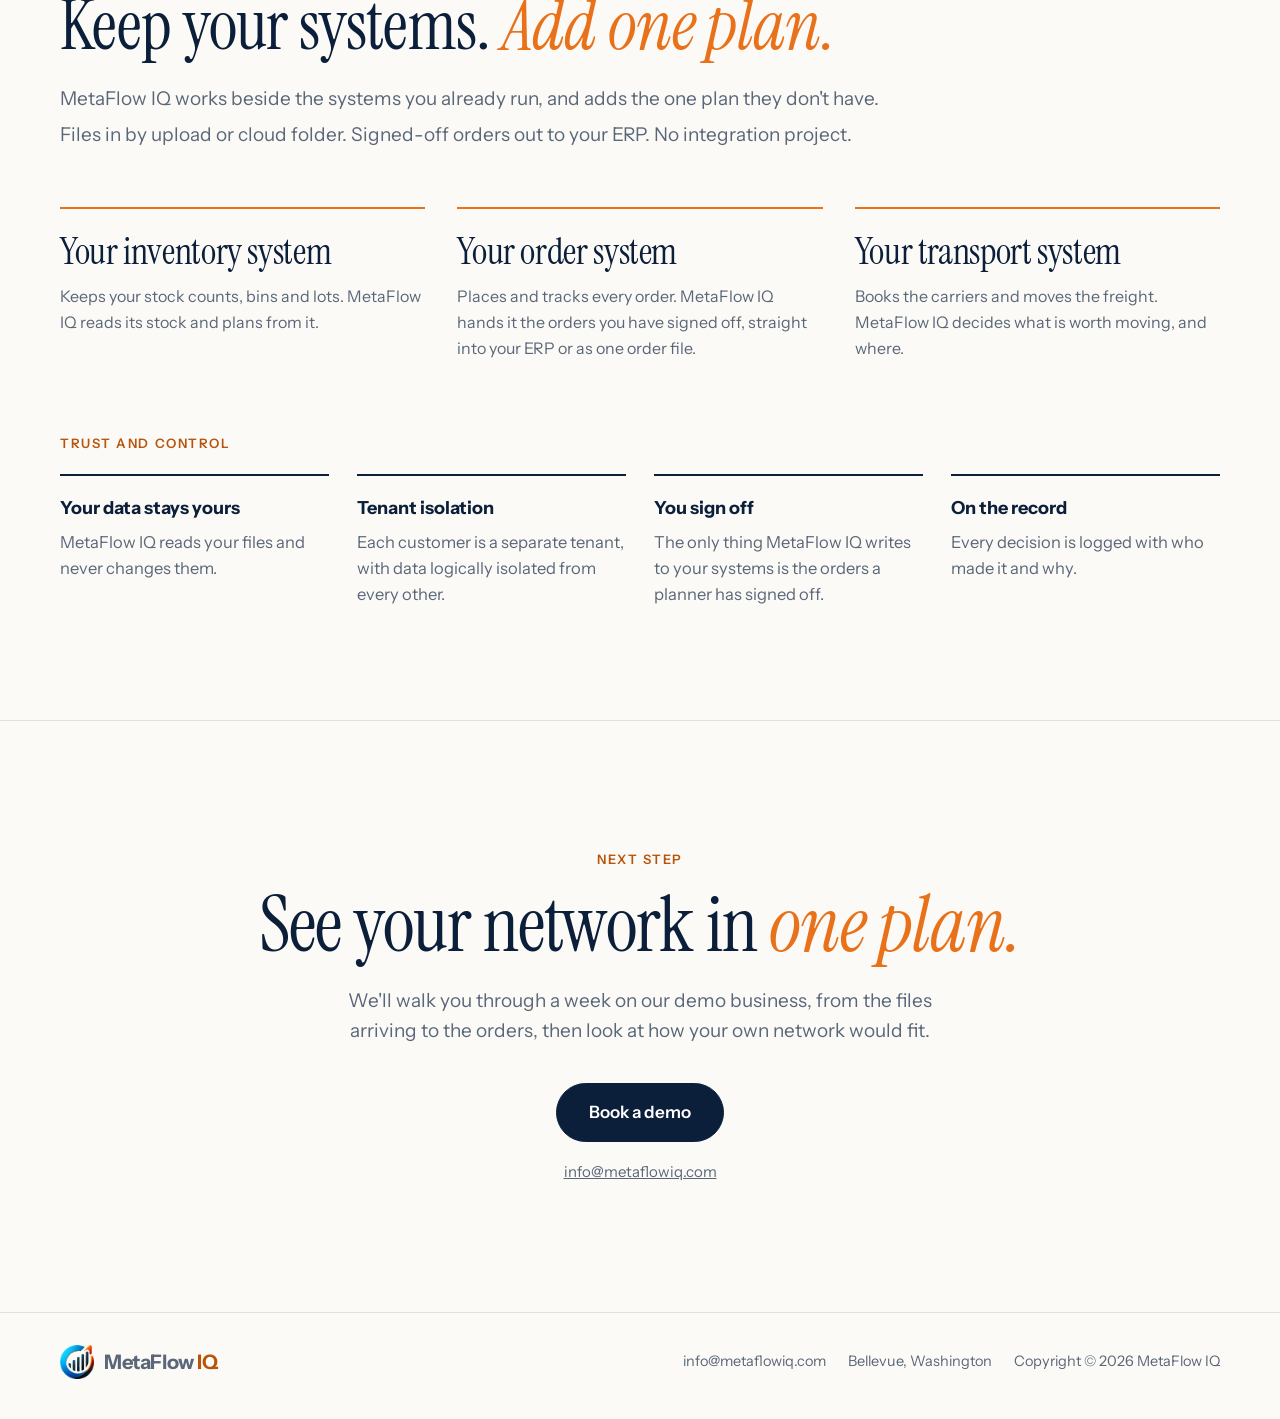
==== commit 26951968: "Add files via upload" ====
--- a/index.html
+++ b/index.html
@@ -191,7 +191,7 @@
     }
 
     .band h2 em { color: var(--orange); }
-    @media (min-width: 901px) { #week-title { max-width: none; white-space: nowrap; font-size: clamp(40px, 4.7vw, 60px); } }
+    @media (min-width: 901px) { #week-title, #ask-title { max-width: none; white-space: nowrap; font-size: clamp(40px, 4.7vw, 60px); } }
 
     .band .intro { margin-top: 22px; max-width: none; font-size: 19px; color: var(--muted); text-wrap: balance; }
 
@@ -494,7 +494,7 @@
         <h2 class="serif" id="vision-title">The <em>least total stock</em> that meets your service targets, on the network you already have.</h2>
         <p class="intro">
           MetaFlow IQ plans your suppliers, distribution centers, warehouses and stores as one network, not
-          one location at a time. This is called multi&#8209;echelon inventory optimization (MEIO).
+          one location at a time.
         </p>
         <p class="facts-label">Who it is for</p>
         <ul class="facts">
@@ -625,7 +625,7 @@
             <h3 class="serif">Network planning</h3>
             <ul>
               <li>Warehouses and stores in one plan, within your pack sizes, minimums, budgets and storage</li>
-              <li>Safety stock balanced across warehouses and stores</li>
+              <li>Multi&#8209;echelon inventory optimization (MEIO): safety stock balanced across warehouses and stores</li>
               <li>Surplus stock moved to where it sells</li>
             </ul>
           </div>
@@ -673,7 +673,7 @@
         <p class="label trust-label">Trust and control</p>
         <ul class="trust">
           <li><strong>Your data stays yours</strong>MetaFlow IQ reads your files and never changes them.</li>
-          <li><strong>Tenant isolation</strong>MetaFlow IQ is a multi-tenant service. Each customer is a separate tenant, and your data is logically isolated from every other tenant's.</li>
+          <li><strong>Tenant isolation</strong>Each customer is a separate tenant, with data logically isolated from every other.</li>
           <li><strong>You sign off</strong>The only thing MetaFlow IQ writes to your systems is the orders a planner has signed off.</li>
           <li><strong>On the record</strong>Every decision is logged with who made it and why.</li>
         </ul>
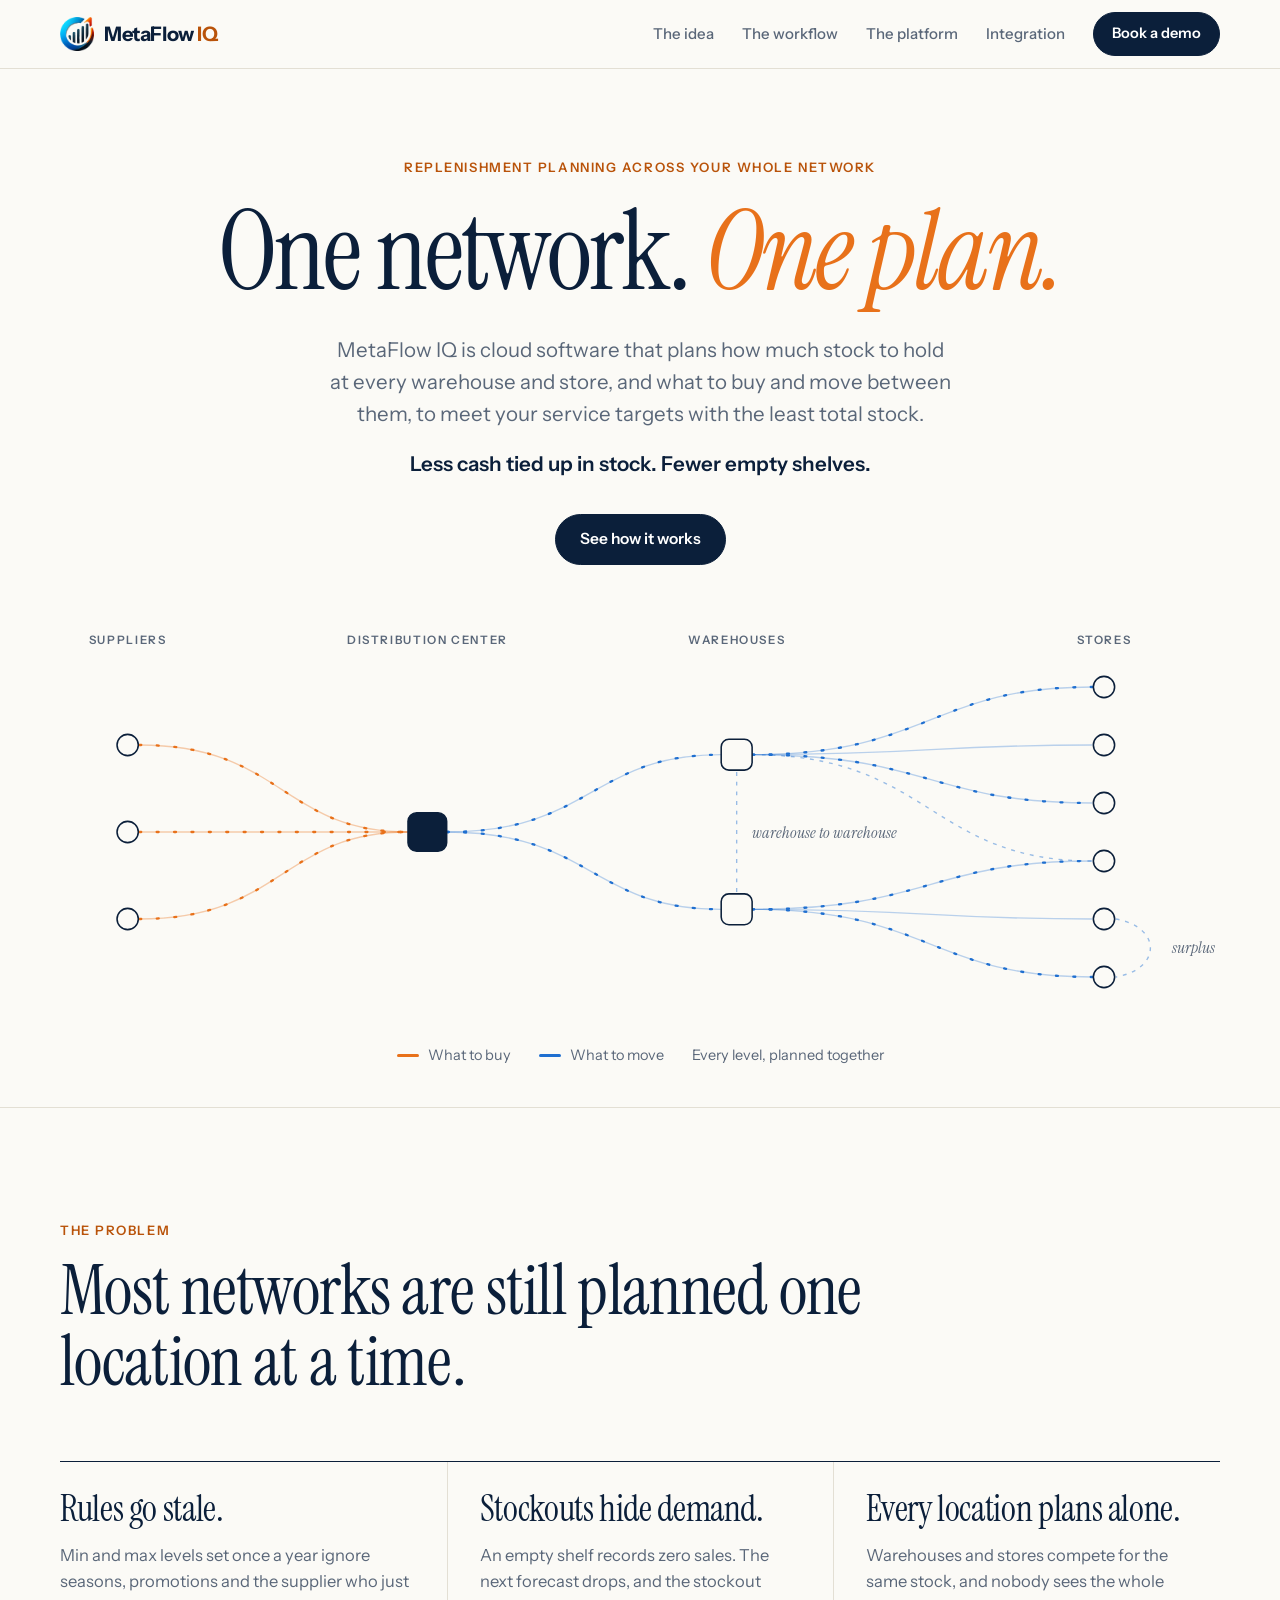
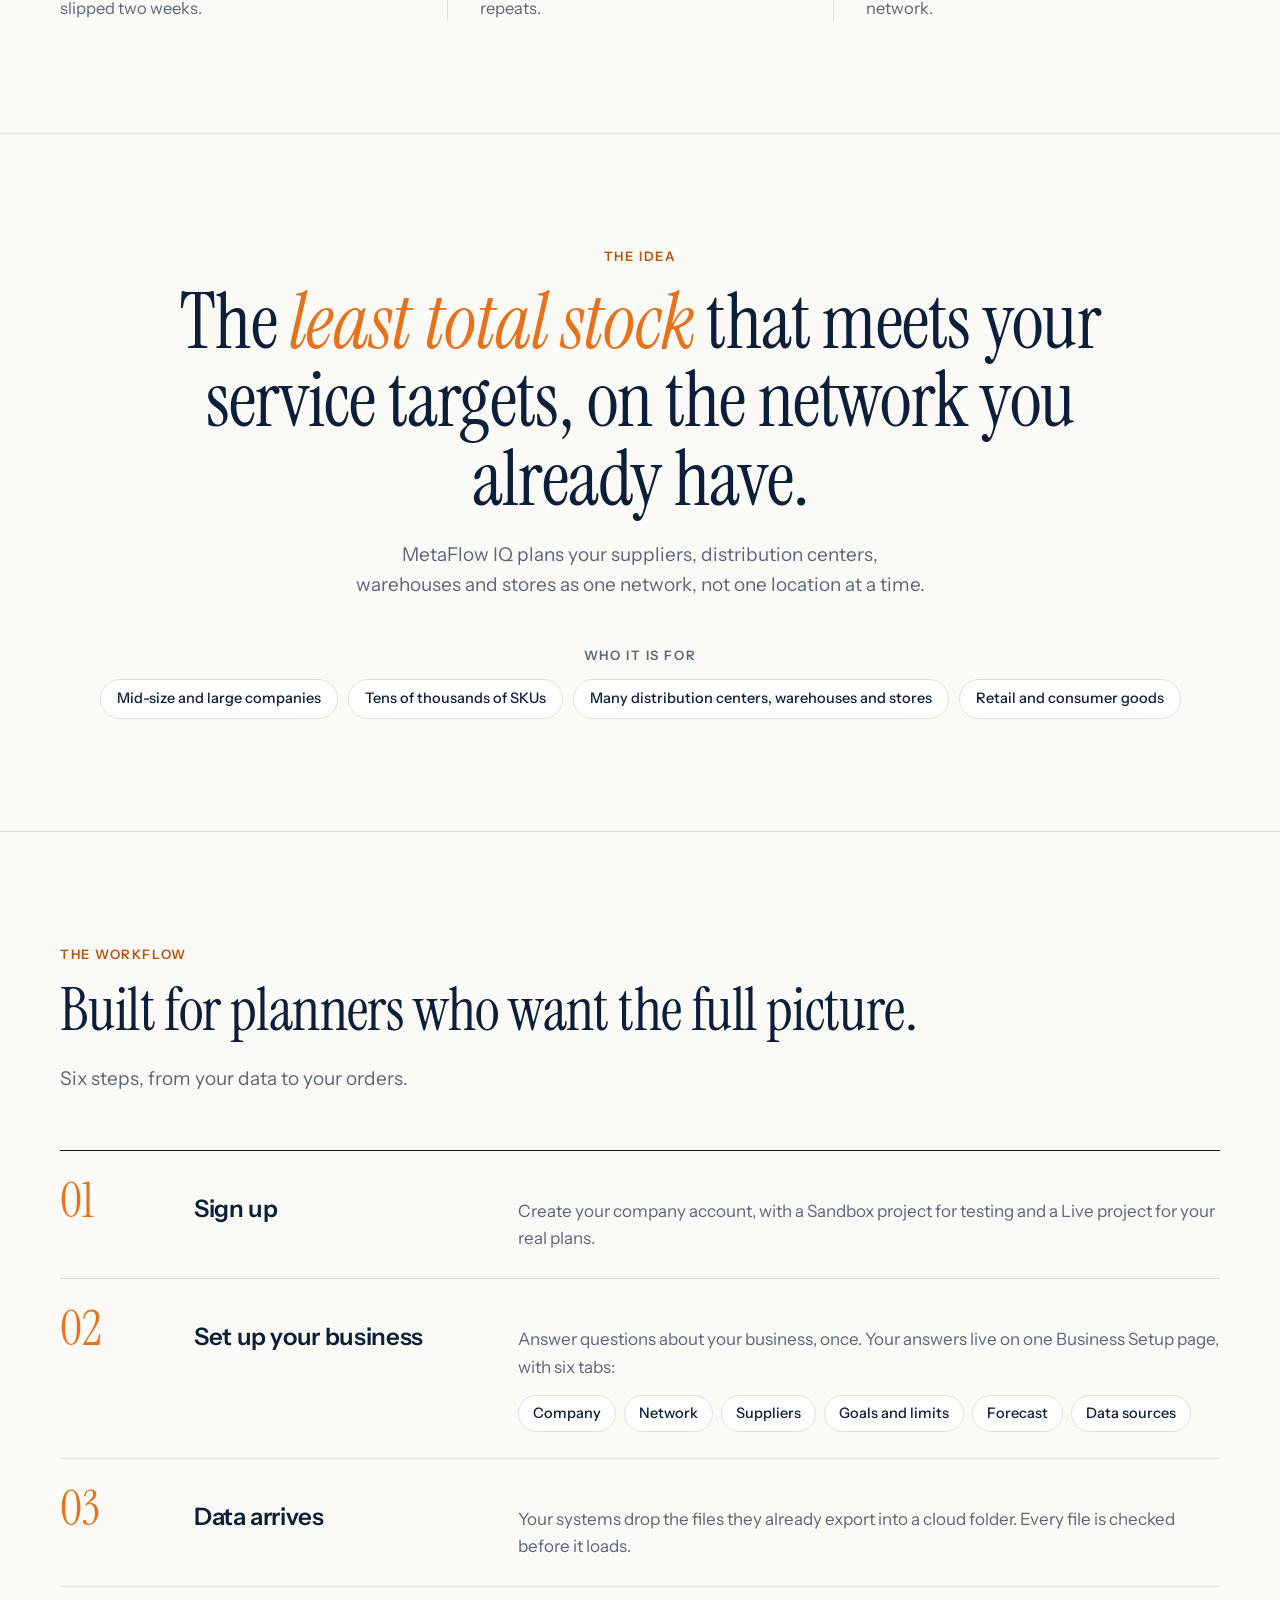
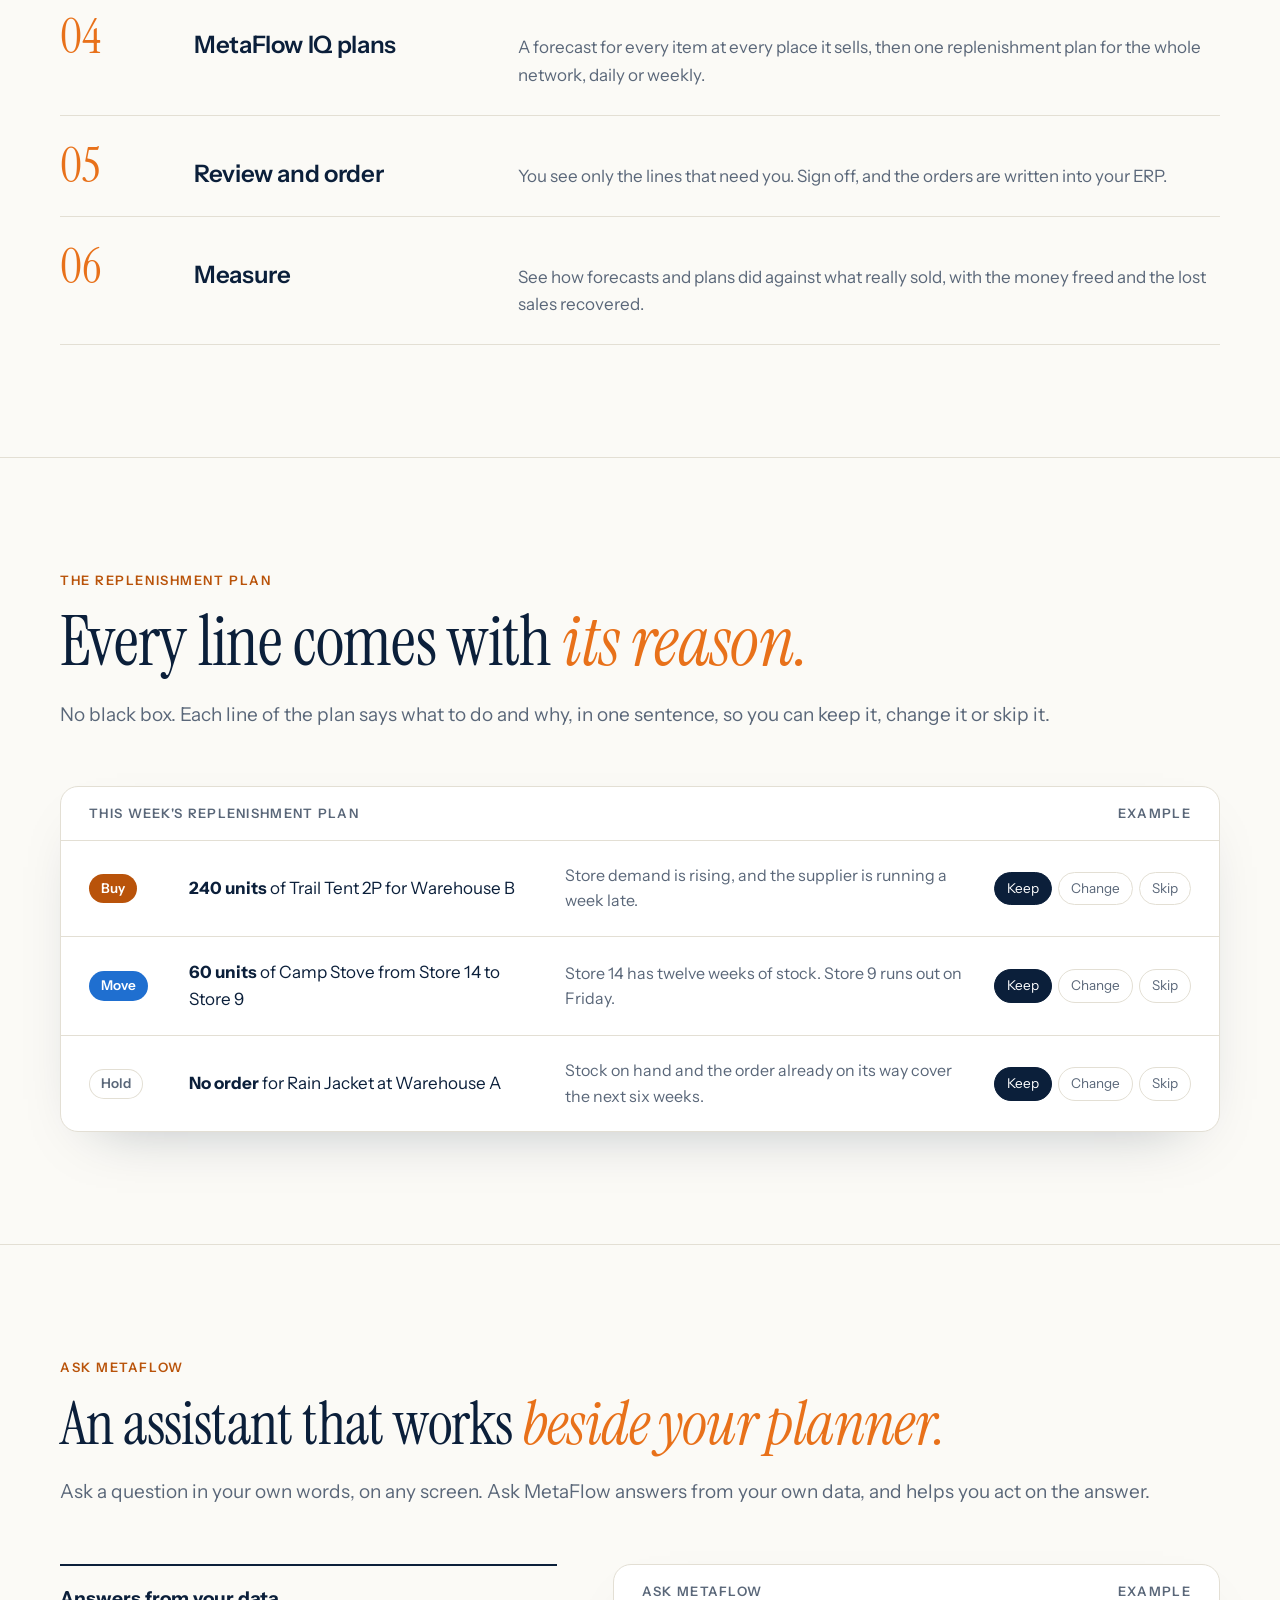
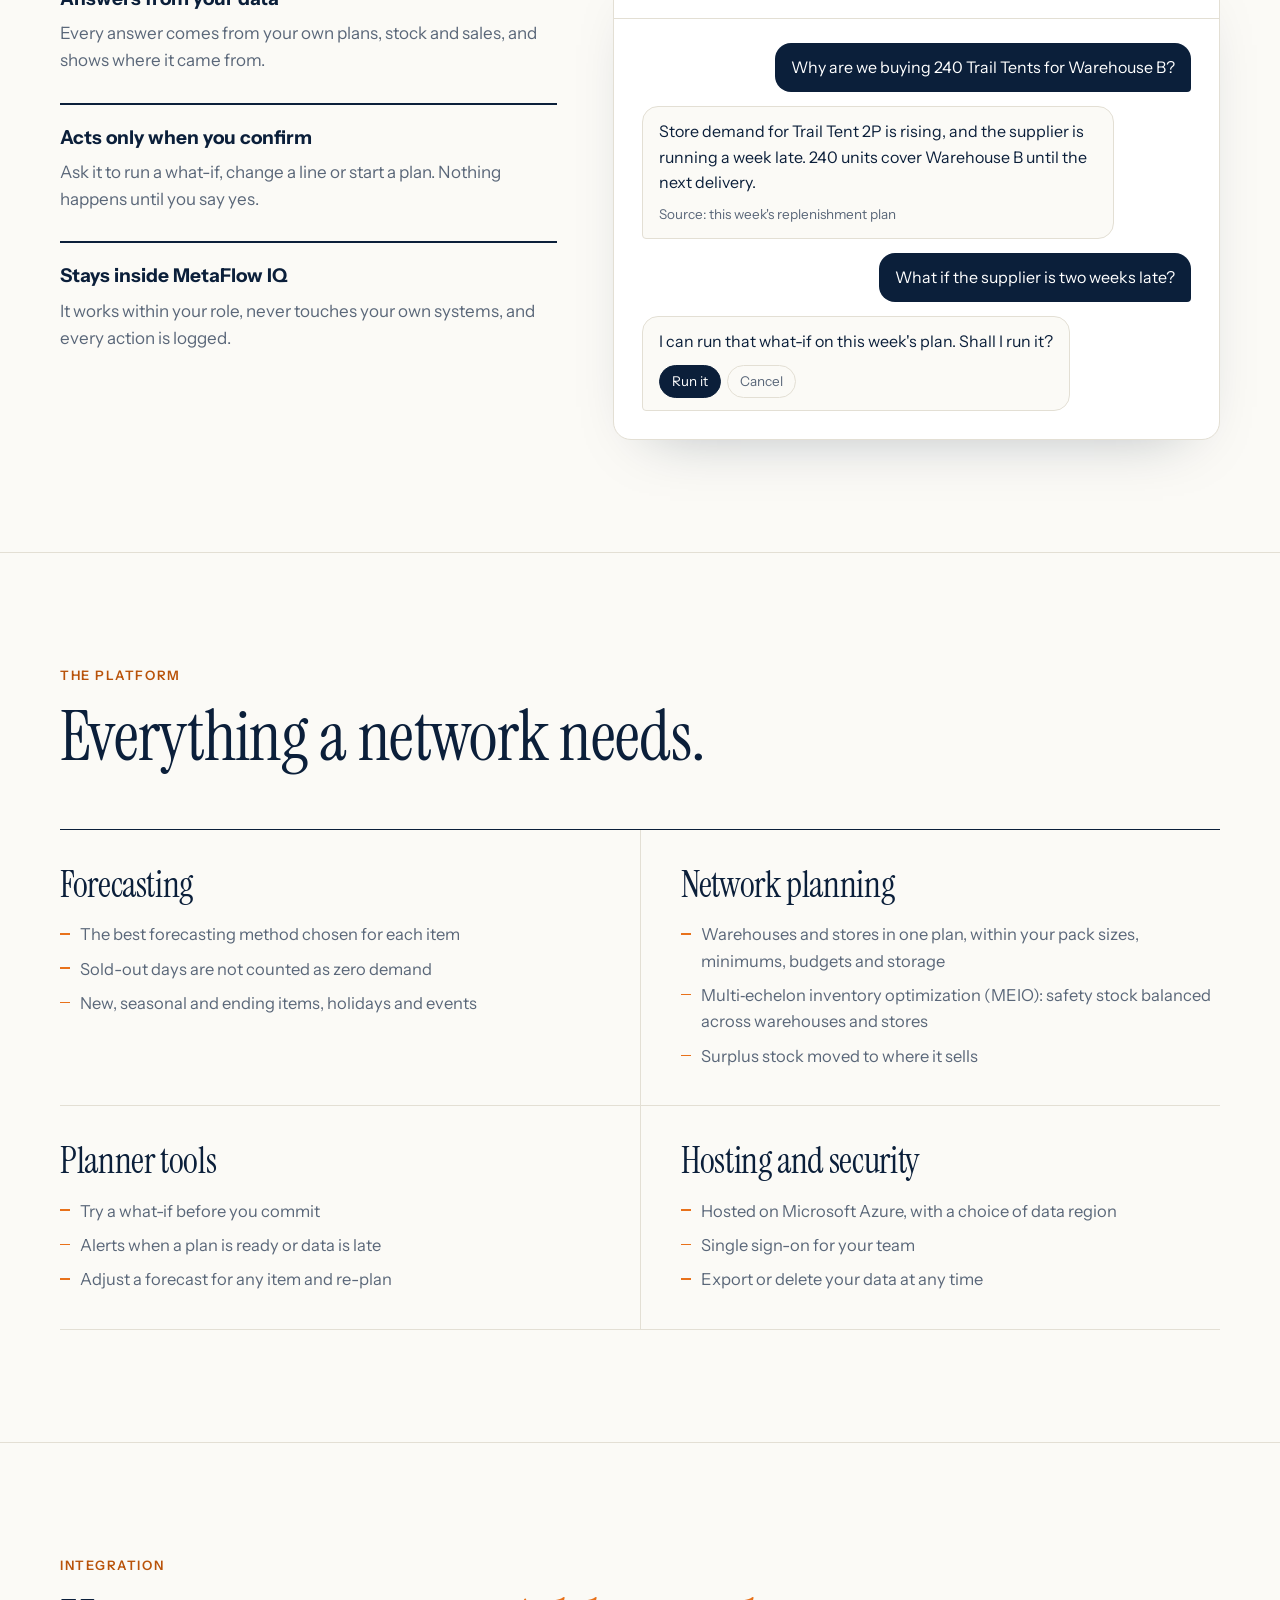
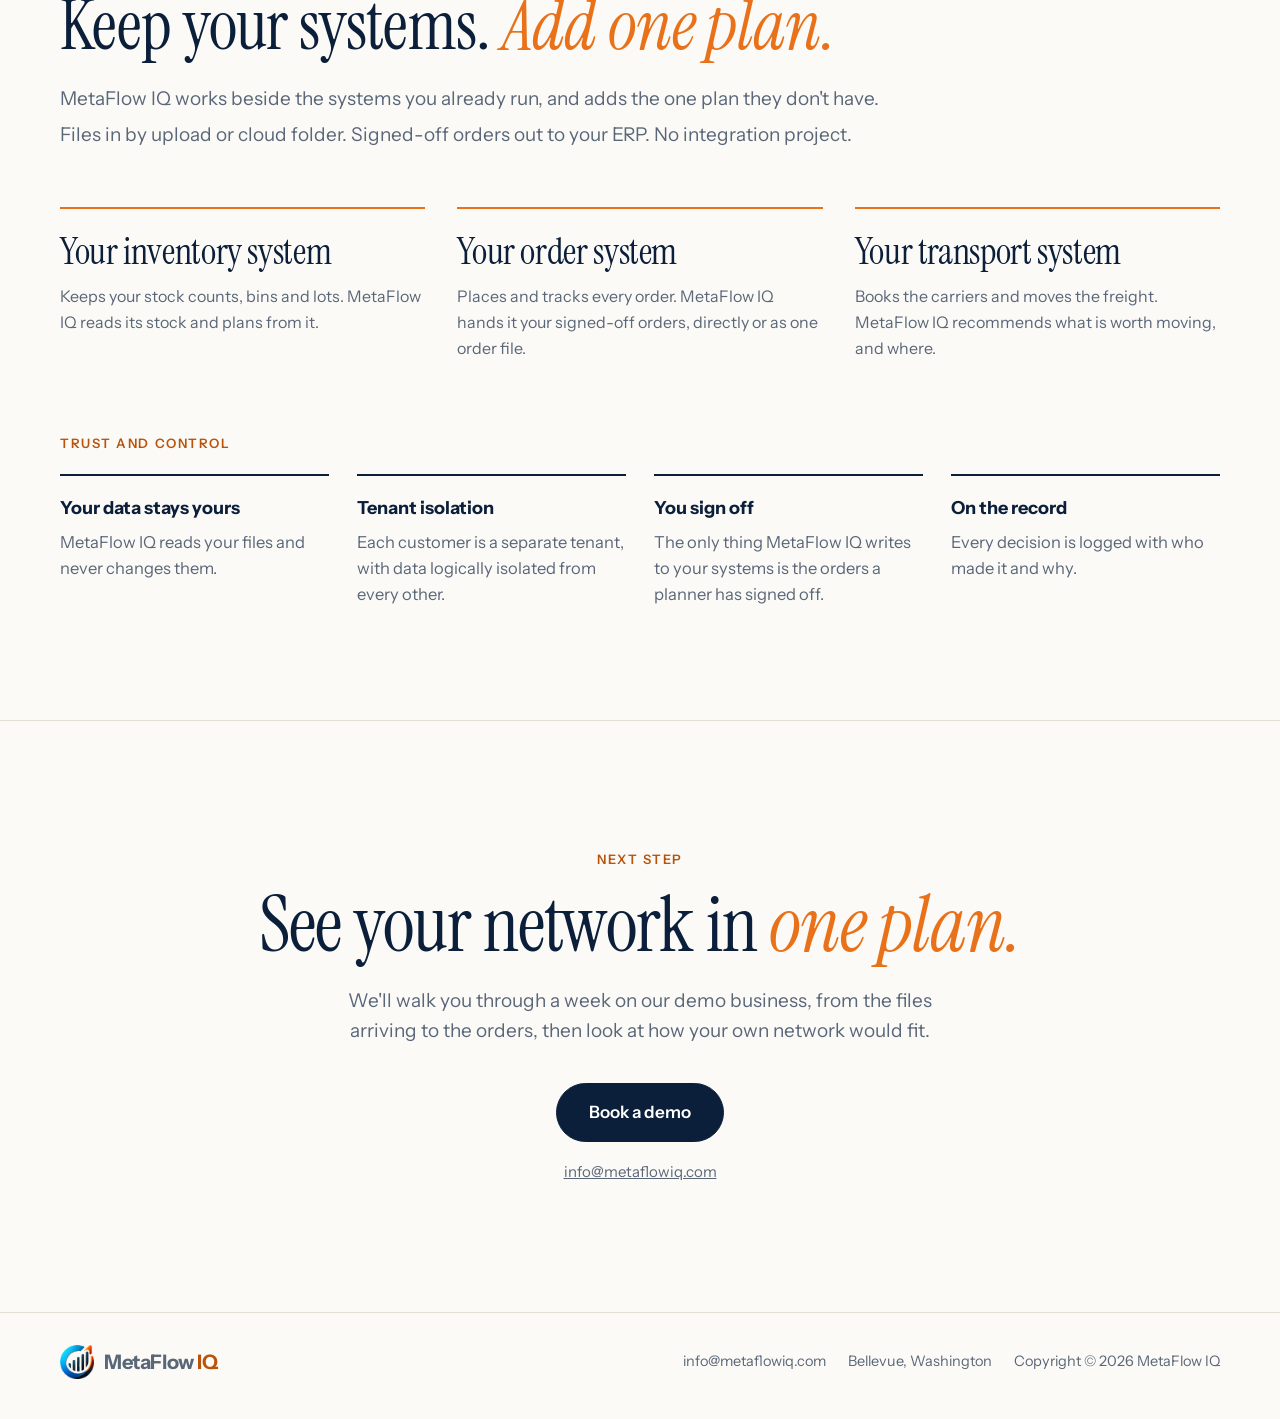
==== commit 07ae34de: "Add files via upload" ====
--- a/index.html
+++ b/index.html
@@ -4,7 +4,7 @@
   <meta charset="UTF-8" />
   <meta name="viewport" content="width=device-width, initial-scale=1.0" />
   <title>MetaFlow IQ | Replenishment planning for your whole network</title>
-  <meta name="description" content="MetaFlow IQ is replenishment planning for your whole network. It decides how much to hold at every warehouse and store, and what to buy and move between them, to meet your service targets with the least total stock." />
+  <meta name="description" content="MetaFlow IQ is cloud software for replenishment planning across your whole network. It plans how much stock to hold at every warehouse and store, and what to buy and move between them, to meet your service targets with the least total stock." />
   <meta property="og:title" content="MetaFlow IQ | One network. One plan." />
   <meta property="og:description" content="Replenishment planning across your whole network: the least total stock that meets your service targets, on the network you already have." />
   <meta property="og:type" content="website" />
@@ -380,7 +380,7 @@
       <nav class="nav" aria-label="Main">
         <a href="#idea">The idea</a>
         <a href="#week">The workflow</a>
-        <a href="#platform">Platform</a>
+        <a href="#platform">The platform</a>
         <a href="#scope">Integration</a>
       </nav>
       <a class="btn small" href="#demo">Book a demo</a>
@@ -616,7 +616,7 @@
           <div class="pillar">
             <h3 class="serif">Forecasting</h3>
             <ul>
-              <li>A forecast for every item at every place it sells</li>
+              <li>The best forecasting method chosen for each item</li>
               <li>Sold-out days are not counted as zero demand</li>
               <li>New, seasonal and ending items, holidays and events</li>
             </ul>
@@ -662,11 +662,11 @@
           </div>
           <div class="not">
             <h3 class="serif">Your order system</h3>
-            <p>Places and tracks every order. MetaFlow IQ hands it the orders you have signed off, straight into your ERP or as one order file.</p>
+            <p>Places and tracks every order. MetaFlow IQ hands it your signed-off orders, directly or as one order file.</p>
           </div>
           <div class="not">
             <h3 class="serif">Your transport system</h3>
-            <p>Books the carriers and moves the freight. MetaFlow IQ decides what is worth moving, and where.</p>
+            <p>Books the carriers and moves the freight. MetaFlow IQ recommends what is worth moving, and where.</p>
           </div>
         </div>
 
